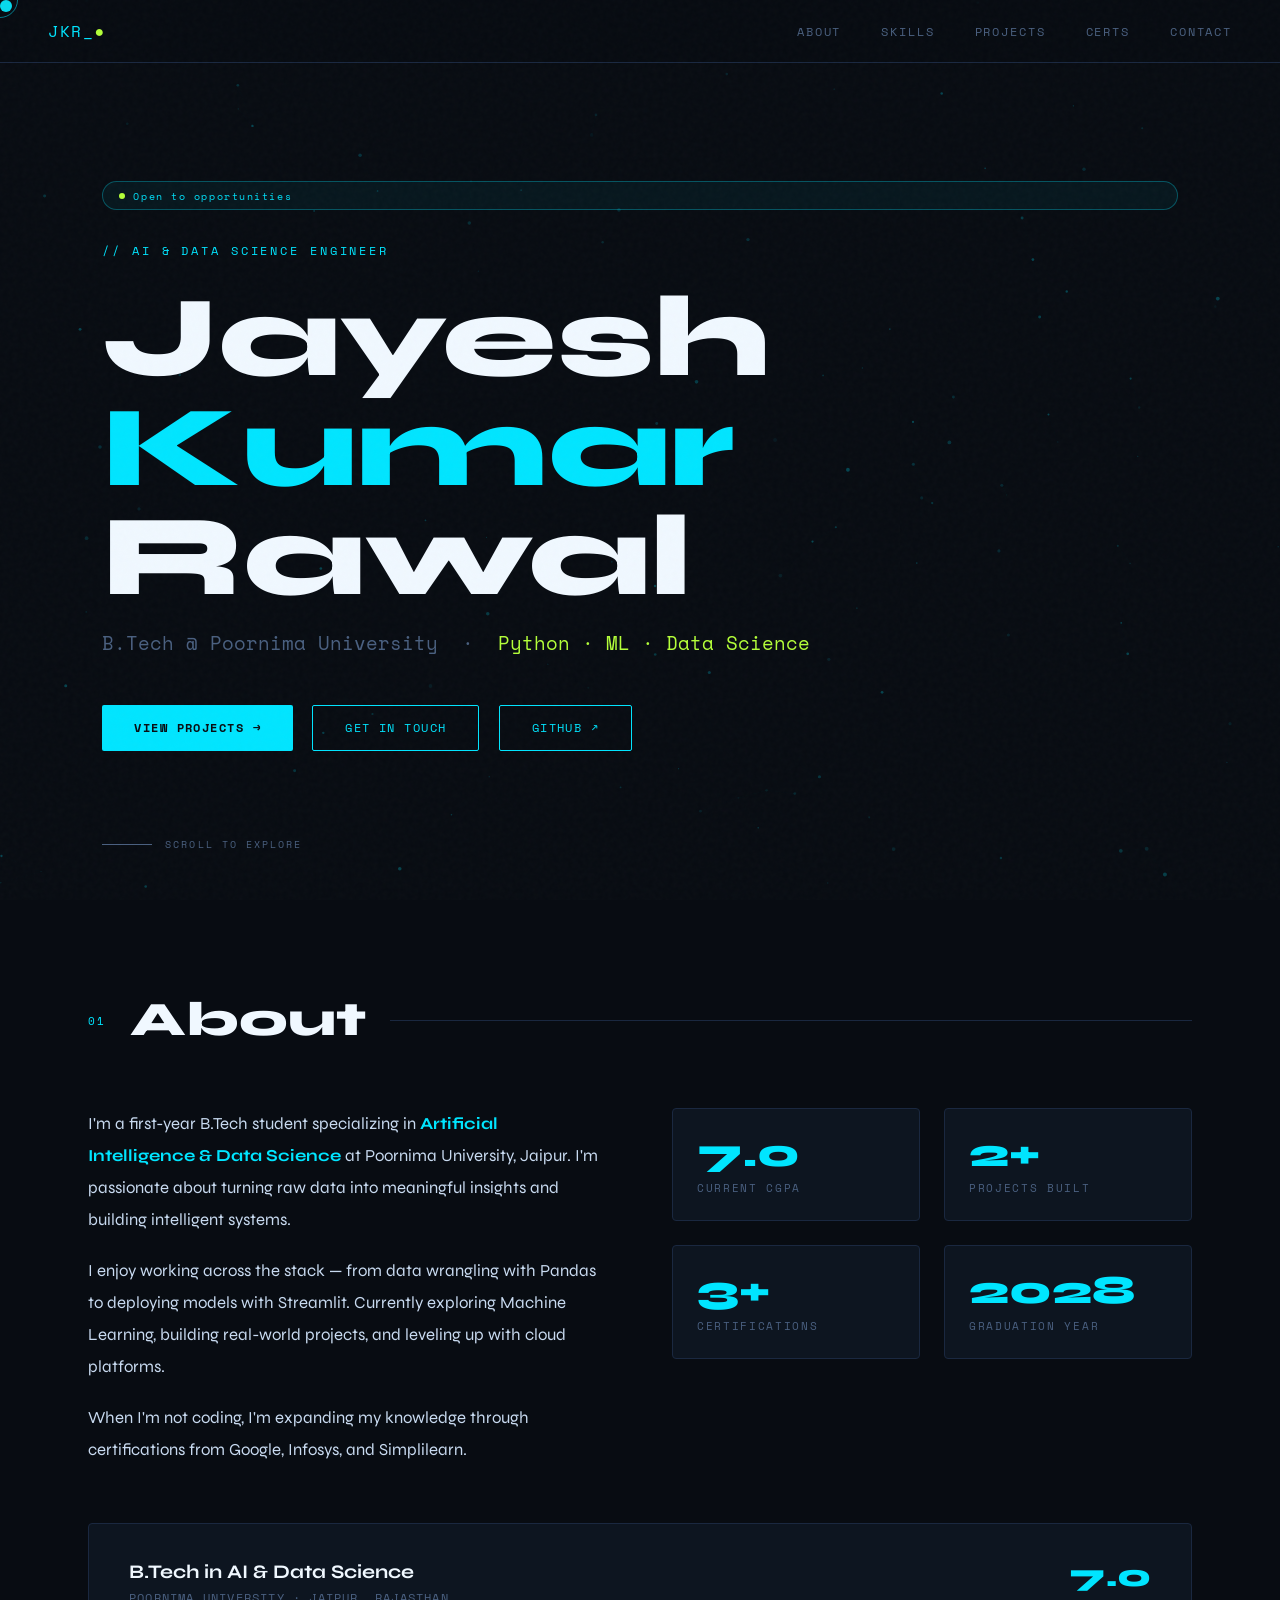
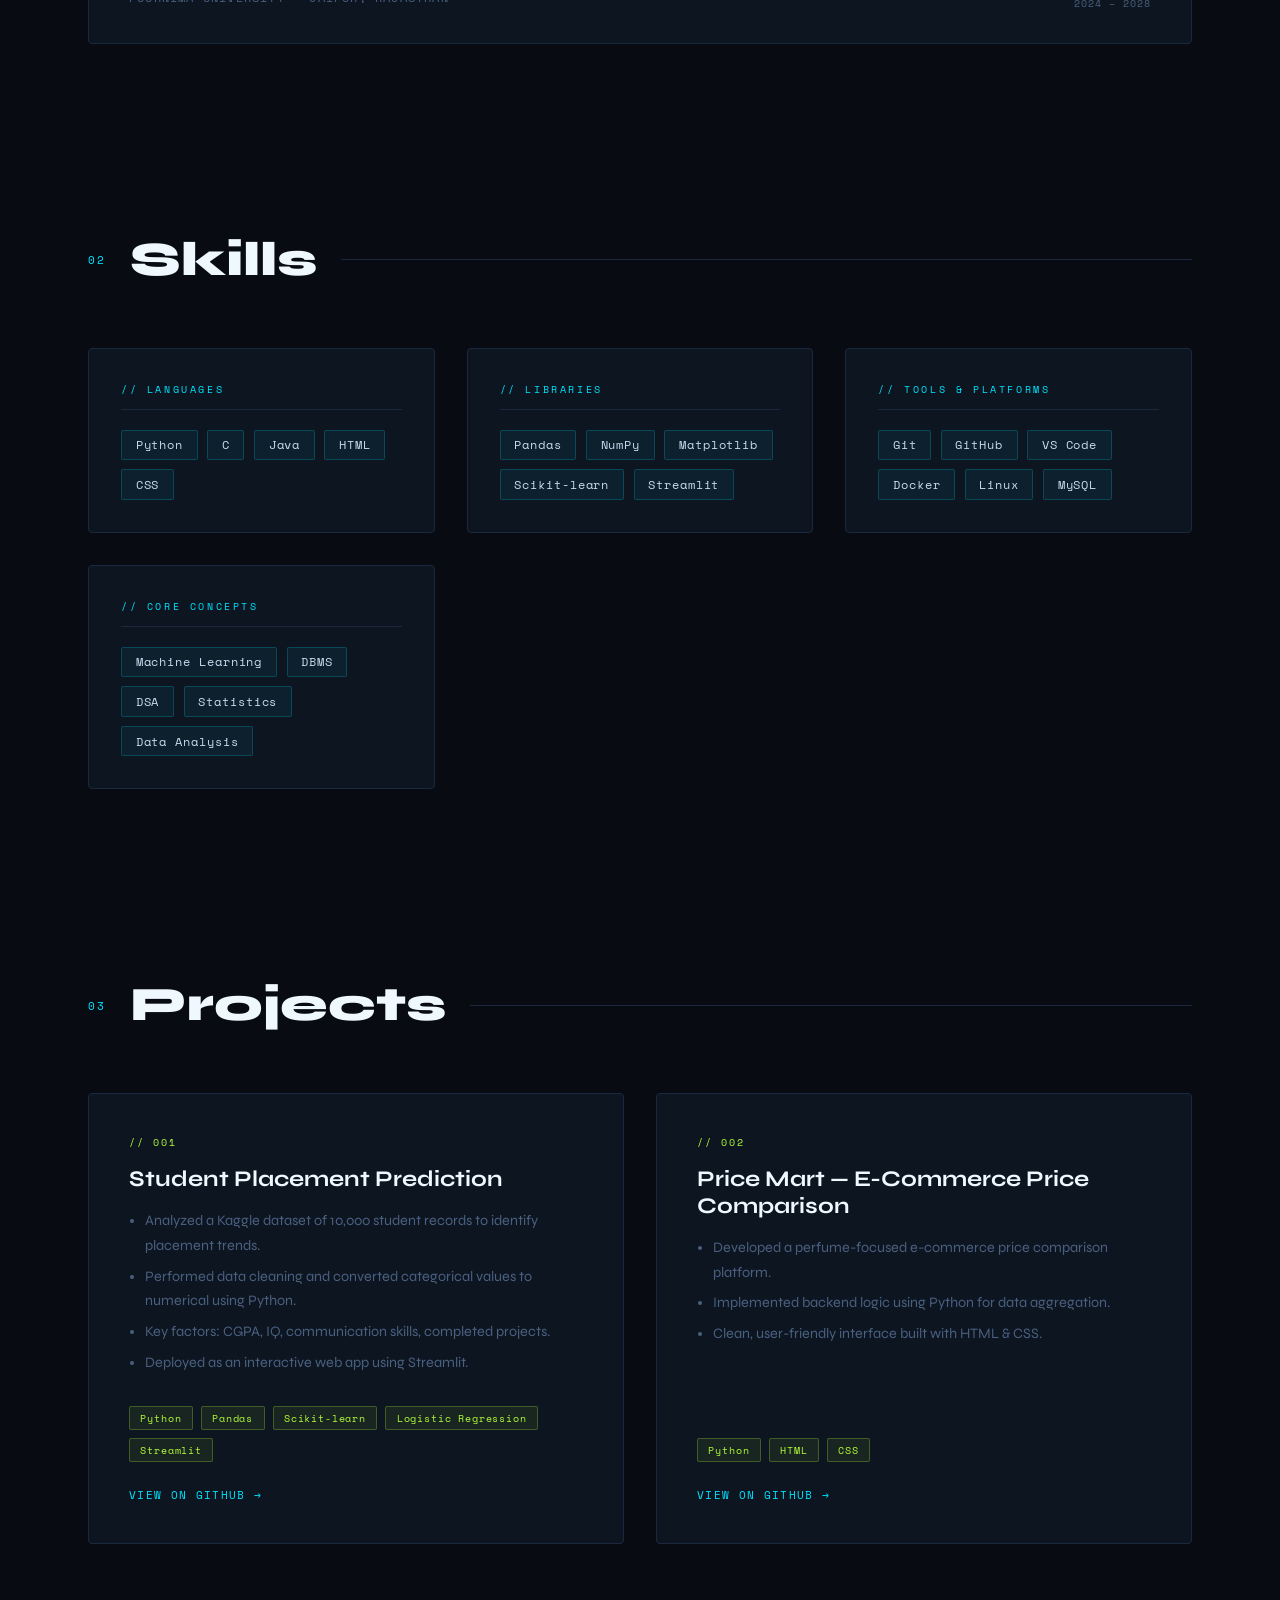
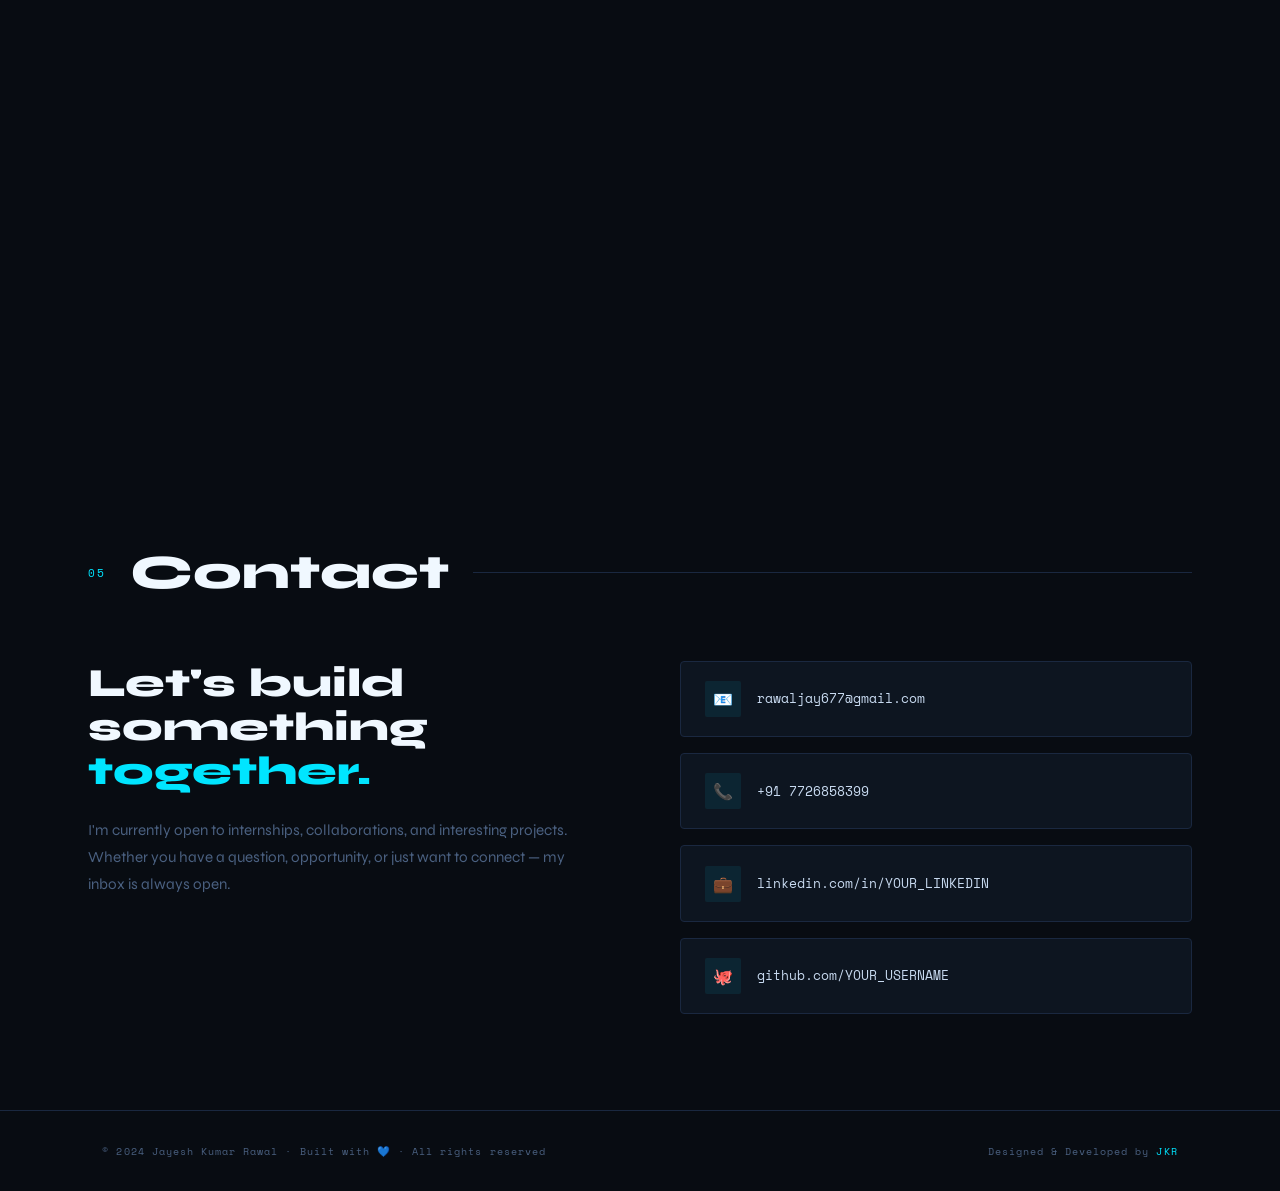
==== index.html @ 5ab5b5b4 "Add files via upload" ====
<!DOCTYPE html>
<html lang="en">
<head>
<meta charset="UTF-8"/>
<meta name="viewport" content="width=device-width, initial-scale=1.0"/>
<title>Jayesh Kumar Rawal — AI & Data Science</title>
<link href="https://fonts.googleapis.com/css2?family=Space+Mono:ital,wght@0,400;0,700;1,400&family=Syne:wght@400;600;700;800&display=swap" rel="stylesheet"/>
<style>
  :root {
    --bg: #080c12;
    --surface: #0d1520;
    --border: #1a2840;
    --cyan: #00e5ff;
    --lime: #b4ff39;
    --text: #c8daf0;
    --muted: #4a6080;
    --white: #f0f8ff;
  }

  *, *::before, *::after { box-sizing: border-box; margin: 0; padding: 0; }

  html { scroll-behavior: smooth; }

  body {
    background: var(--bg);
    color: var(--text);
    font-family: 'Syne', sans-serif;
    overflow-x: hidden;
    cursor: none;
  }

  /* CUSTOM CURSOR */
  #cursor {
    width: 12px; height: 12px;
    background: var(--cyan);
    border-radius: 50%;
    position: fixed;
    pointer-events: none;
    z-index: 9999;
    transition: transform 0.1s;
    mix-blend-mode: difference;
  }
  #cursor-ring {
    width: 36px; height: 36px;
    border: 1.5px solid var(--cyan);
    border-radius: 50%;
    position: fixed;
    pointer-events: none;
    z-index: 9998;
    transition: all 0.15s ease;
    opacity: 0.5;
  }

  /* CANVAS */
  #bg-canvas {
    position: fixed;
    top: 0; left: 0;
    width: 100%; height: 100%;
    z-index: 0;
    opacity: 0.45;
  }

  /* NAV */
  nav {
    position: fixed;
    top: 0; left: 0; right: 0;
    z-index: 100;
    display: flex;
    justify-content: space-between;
    align-items: center;
    padding: 1.2rem 3rem;
    backdrop-filter: blur(12px);
    background: rgba(8,12,18,0.7);
    border-bottom: 1px solid var(--border);
  }
  .nav-logo {
    font-family: 'Space Mono', monospace;
    font-size: 1rem;
    color: var(--cyan);
    letter-spacing: 0.1em;
    text-decoration: none;
  }
  .nav-links {
    display: flex;
    gap: 2.5rem;
    list-style: none;
  }
  .nav-links a {
    font-size: 0.78rem;
    letter-spacing: 0.15em;
    text-transform: uppercase;
    color: var(--muted);
    text-decoration: none;
    transition: color 0.2s;
    font-family: 'Space Mono', monospace;
  }
  .nav-links a:hover { color: var(--cyan); }

  /* SECTIONS */
  section {
    position: relative;
    z-index: 1;
    padding: 6rem 3rem;
    max-width: 1200px;
    margin: 0 auto;
  }

  /* HERO */
  #hero {
    min-height: 100vh;
    display: flex;
    flex-direction: column;
    justify-content: center;
    padding-top: 8rem;
    max-width: 100%;
    padding-left: 8vw;
    padding-right: 8vw;
  }
  .hero-tag {
    font-family: 'Space Mono', monospace;
    font-size: 0.72rem;
    letter-spacing: 0.25em;
    color: var(--cyan);
    text-transform: uppercase;
    margin-bottom: 1.5rem;
    opacity: 0;
    animation: fadeUp 0.8s 0.2s forwards;
  }
  .hero-name {
    font-size: clamp(3.5rem, 9vw, 8rem);
    font-weight: 800;
    line-height: 0.95;
    color: var(--white);
    margin-bottom: 1rem;
    opacity: 0;
    animation: fadeUp 0.8s 0.4s forwards;
  }
  .hero-name span { color: var(--cyan); }
  .hero-role {
    font-family: 'Space Mono', monospace;
    font-size: clamp(0.9rem, 2vw, 1.2rem);
    color: var(--muted);
    margin-bottom: 3rem;
    opacity: 0;
    animation: fadeUp 0.8s 0.6s forwards;
  }
  .hero-role .accent { color: var(--lime); }
  .hero-cta {
    display: flex;
    gap: 1.2rem;
    flex-wrap: wrap;
    opacity: 0;
    animation: fadeUp 0.8s 0.8s forwards;
  }
  .btn {
    padding: 0.85rem 2rem;
    border-radius: 2px;
    font-family: 'Space Mono', monospace;
    font-size: 0.75rem;
    letter-spacing: 0.12em;
    text-transform: uppercase;
    text-decoration: none;
    cursor: pointer;
    transition: all 0.25s;
    display: inline-flex;
    align-items: center;
    gap: 0.5rem;
  }
  .btn-primary {
    background: var(--cyan);
    color: var(--bg);
    border: none;
    font-weight: 700;
  }
  .btn-primary:hover { background: var(--lime); transform: translateY(-2px); }
  .btn-outline {
    background: transparent;
    color: var(--cyan);
    border: 1.5px solid var(--cyan);
  }
  .btn-outline:hover { background: rgba(0,229,255,0.08); transform: translateY(-2px); }

  .hero-scroll {
    position: absolute;
    bottom: 3rem;
    left: 8vw;
    display: flex;
    align-items: center;
    gap: 0.8rem;
    font-family: 'Space Mono', monospace;
    font-size: 0.65rem;
    letter-spacing: 0.2em;
    color: var(--muted);
    text-transform: uppercase;
    opacity: 0;
    animation: fadeUp 0.8s 1.2s forwards;
  }
  .scroll-line {
    width: 50px; height: 1px;
    background: var(--muted);
    animation: scrollPulse 2s infinite;
  }

  /* SECTION TITLE */
  .section-header {
    display: flex;
    align-items: center;
    gap: 1.5rem;
    margin-bottom: 4rem;
  }
  .section-num {
    font-family: 'Space Mono', monospace;
    font-size: 0.7rem;
    color: var(--cyan);
    letter-spacing: 0.2em;
  }
  .section-title {
    font-size: clamp(2rem, 4vw, 3rem);
    font-weight: 800;
    color: var(--white);
    line-height: 1;
  }
  .section-line {
    flex: 1;
    height: 1px;
    background: var(--border);
  }

  /* ABOUT */
  .about-grid {
    display: grid;
    grid-template-columns: 1fr 1fr;
    gap: 4rem;
    align-items: start;
  }
  .about-text p {
    font-size: 1.05rem;
    line-height: 1.9;
    color: var(--text);
    margin-bottom: 1.2rem;
  }
  .about-stats {
    display: grid;
    grid-template-columns: 1fr 1fr;
    gap: 1.5rem;
  }
  .stat-card {
    background: var(--surface);
    border: 1px solid var(--border);
    border-radius: 4px;
    padding: 1.5rem;
    position: relative;
    overflow: hidden;
    transition: border-color 0.3s;
  }
  .stat-card::before {
    content: '';
    position: absolute;
    top: 0; left: 0; right: 0;
    height: 2px;
    background: var(--cyan);
    transform: scaleX(0);
    transition: transform 0.3s;
  }
  .stat-card:hover::before { transform: scaleX(1); }
  .stat-card:hover { border-color: var(--cyan); }
  .stat-num {
    font-size: 2.5rem;
    font-weight: 800;
    color: var(--cyan);
    line-height: 1;
    margin-bottom: 0.4rem;
  }
  .stat-label {
    font-family: 'Space Mono', monospace;
    font-size: 0.7rem;
    letter-spacing: 0.15em;
    color: var(--muted);
    text-transform: uppercase;
  }

  /* SKILLS */
  .skills-grid {
    display: grid;
    grid-template-columns: repeat(auto-fit, minmax(300px, 1fr));
    gap: 2rem;
  }
  .skill-group {
    background: var(--surface);
    border: 1px solid var(--border);
    border-radius: 4px;
    padding: 2rem;
    transition: border-color 0.3s, transform 0.3s;
  }
  .skill-group:hover {
    border-color: var(--cyan);
    transform: translateY(-4px);
  }
  .skill-group-title {
    font-family: 'Space Mono', monospace;
    font-size: 0.65rem;
    letter-spacing: 0.25em;
    color: var(--cyan);
    text-transform: uppercase;
    margin-bottom: 1.2rem;
    padding-bottom: 0.8rem;
    border-bottom: 1px solid var(--border);
  }
  .skill-tags {
    display: flex;
    flex-wrap: wrap;
    gap: 0.6rem;
  }
  .skill-tag {
    background: rgba(0,229,255,0.06);
    border: 1px solid rgba(0,229,255,0.2);
    color: var(--text);
    padding: 0.35rem 0.85rem;
    border-radius: 2px;
    font-family: 'Space Mono', monospace;
    font-size: 0.72rem;
    letter-spacing: 0.08em;
    transition: all 0.2s;
  }
  .skill-tag:hover {
    background: rgba(0,229,255,0.15);
    border-color: var(--cyan);
    color: var(--cyan);
  }

  /* PROJECTS */
  .projects-grid {
    display: grid;
    grid-template-columns: repeat(auto-fit, minmax(340px, 1fr));
    gap: 2rem;
  }
  .project-card {
    background: var(--surface);
    border: 1px solid var(--border);
    border-radius: 4px;
    padding: 2.5rem;
    position: relative;
    overflow: hidden;
    transition: all 0.3s;
    display: flex;
    flex-direction: column;
    gap: 1rem;
  }
  .project-card::after {
    content: '';
    position: absolute;
    inset: 0;
    background: linear-gradient(135deg, rgba(0,229,255,0.03) 0%, transparent 60%);
    opacity: 0;
    transition: opacity 0.3s;
  }
  .project-card:hover { border-color: var(--cyan); transform: translateY(-6px); }
  .project-card:hover::after { opacity: 1; }
  .project-num {
    font-family: 'Space Mono', monospace;
    font-size: 0.65rem;
    color: var(--lime);
    letter-spacing: 0.2em;
  }
  .project-title {
    font-size: 1.4rem;
    font-weight: 700;
    color: var(--white);
    line-height: 1.2;
  }
  .project-desc {
    font-size: 0.9rem;
    line-height: 1.7;
    color: var(--muted);
    flex: 1;
  }
  .project-desc li {
    margin-bottom: 0.4rem;
    margin-left: 1rem;
  }
  .project-tools {
    display: flex;
    flex-wrap: wrap;
    gap: 0.5rem;
    margin-top: 0.5rem;
  }
  .tool-chip {
    background: rgba(180,255,57,0.07);
    border: 1px solid rgba(180,255,57,0.25);
    color: var(--lime);
    padding: 0.2rem 0.65rem;
    border-radius: 2px;
    font-family: 'Space Mono', monospace;
    font-size: 0.65rem;
    letter-spacing: 0.08em;
  }
  .project-link {
    display: inline-flex;
    align-items: center;
    gap: 0.5rem;
    font-family: 'Space Mono', monospace;
    font-size: 0.7rem;
    color: var(--cyan);
    text-decoration: none;
    letter-spacing: 0.12em;
    text-transform: uppercase;
    margin-top: 0.5rem;
    transition: gap 0.2s;
  }
  .project-link:hover { gap: 0.9rem; }

  /* CERTIFICATIONS */
  .cert-list {
    display: grid;
    grid-template-columns: repeat(auto-fit, minmax(280px, 1fr));
    gap: 1.2rem;
  }
  .cert-card {
    background: var(--surface);
    border: 1px solid var(--border);
    border-radius: 4px;
    padding: 1.5rem 2rem;
    display: flex;
    align-items: center;
    gap: 1.5rem;
    transition: all 0.3s;
  }
  .cert-card:hover { border-color: var(--lime); transform: translateX(6px); }
  .cert-icon {
    width: 42px; height: 42px;
    background: rgba(180,255,57,0.08);
    border: 1px solid rgba(180,255,57,0.3);
    border-radius: 50%;
    display: flex;
    align-items: center;
    justify-content: center;
    font-size: 1.1rem;
    flex-shrink: 0;
  }
  .cert-info h4 {
    font-size: 0.95rem;
    font-weight: 700;
    color: var(--white);
    margin-bottom: 0.2rem;
  }
  .cert-info span {
    font-family: 'Space Mono', monospace;
    font-size: 0.65rem;
    color: var(--lime);
    letter-spacing: 0.1em;
  }

  /* CONTACT */
  .contact-inner {
    display: grid;
    grid-template-columns: 1fr 1fr;
    gap: 5rem;
    align-items: start;
  }
  .contact-text h3 {
    font-size: 2.5rem;
    font-weight: 800;
    color: var(--white);
    line-height: 1.1;
    margin-bottom: 1.5rem;
  }
  .contact-text h3 span { color: var(--cyan); }
  .contact-text p {
    color: var(--muted);
    line-height: 1.8;
    font-size: 0.95rem;
  }
  .contact-links {
    display: flex;
    flex-direction: column;
    gap: 1rem;
  }
  .contact-item {
    display: flex;
    align-items: center;
    gap: 1rem;
    padding: 1.2rem 1.5rem;
    background: var(--surface);
    border: 1px solid var(--border);
    border-radius: 4px;
    text-decoration: none;
    color: var(--text);
    transition: all 0.3s;
    font-family: 'Space Mono', monospace;
    font-size: 0.8rem;
  }
  .contact-item:hover { border-color: var(--cyan); color: var(--cyan); transform: translateX(6px); }
  .contact-item-icon {
    width: 36px; height: 36px;
    background: rgba(0,229,255,0.08);
    border-radius: 2px;
    display: flex; align-items: center; justify-content: center;
    font-size: 1rem;
    flex-shrink: 0;
  }

  /* FOOTER */
  footer {
    position: relative;
    z-index: 1;
    border-top: 1px solid var(--border);
    padding: 2rem 8vw;
    display: flex;
    justify-content: space-between;
    align-items: center;
  }
  footer p {
    font-family: 'Space Mono', monospace;
    font-size: 0.65rem;
    color: var(--muted);
    letter-spacing: 0.1em;
  }
  footer a { color: var(--cyan); text-decoration: none; }

  /* ANIMATIONS */
  @keyframes fadeUp {
    from { opacity: 0; transform: translateY(24px); }
    to { opacity: 1; transform: translateY(0); }
  }
  @keyframes scrollPulse {
    0%, 100% { opacity: 0.4; }
    50% { opacity: 1; }
  }
  .reveal {
    opacity: 0;
    transform: translateY(30px);
    transition: opacity 0.7s ease, transform 0.7s ease;
  }
  .reveal.visible {
    opacity: 1;
    transform: translateY(0);
  }

  /* NOISE OVERLAY */
  body::before {
    content: '';
    position: fixed;
    inset: 0;
    background-image: url("data:image/svg+xml,%3Csvg viewBox='0 0 200 200' xmlns='http://www.w3.org/2000/svg'%3E%3Cfilter id='n'%3E%3CfeTurbulence type='fractalNoise' baseFrequency='0.9' numOctaves='4' stitchTiles='stitch'/%3E%3C/filter%3E%3Crect width='100%25' height='100%25' filter='url(%23n)' opacity='1'/%3E%3C/svg%3E");
    opacity: 0.025;
    pointer-events: none;
    z-index: 200;
  }

  /* GLOW BADGE */
  .badge {
    display: inline-flex;
    align-items: center;
    gap: 0.5rem;
    padding: 0.35rem 1rem;
    border: 1px solid rgba(0,229,255,0.3);
    border-radius: 100px;
    background: rgba(0,229,255,0.05);
    font-family: 'Space Mono', monospace;
    font-size: 0.65rem;
    color: var(--cyan);
    letter-spacing: 0.15em;
    margin-bottom: 2rem;
  }
  .badge-dot {
    width: 6px; height: 6px;
    background: var(--lime);
    border-radius: 50%;
    animation: pulse 2s infinite;
  }
  @keyframes pulse {
    0%,100% { opacity:1; transform:scale(1); }
    50% { opacity:0.5; transform:scale(1.3); }
  }

  /* EDUCATION */
  .edu-card {
    background: var(--surface);
    border: 1px solid var(--border);
    border-radius: 4px;
    padding: 2rem 2.5rem;
    display: flex;
    justify-content: space-between;
    align-items: center;
    flex-wrap: wrap;
    gap: 1rem;
    transition: border-color 0.3s;
  }
  .edu-card:hover { border-color: var(--cyan); }
  .edu-degree { font-size: 1.2rem; font-weight: 700; color: var(--white); margin-bottom: 0.4rem; }
  .edu-school { font-family: 'Space Mono', monospace; font-size: 0.75rem; color: var(--muted); letter-spacing: 0.1em; }
  .edu-meta { text-align: right; }
  .edu-cgpa { font-size: 2rem; font-weight: 800; color: var(--cyan); }
  .edu-year { font-family: 'Space Mono', monospace; font-size: 0.65rem; color: var(--muted); letter-spacing: 0.1em; }

  @media (max-width: 768px) {
    nav { padding: 1rem 1.5rem; }
    .nav-links { display: none; }
    section { padding: 4rem 1.5rem; }
    .about-grid, .contact-inner { grid-template-columns: 1fr; gap: 2rem; }
    .hero-cta { flex-direction: column; }
    #hero { padding-left: 1.5rem; padding-right: 1.5rem; }
    footer { flex-direction: column; gap: 1rem; text-align: center; }
  }
</style>
</head>
<body>

<div id="cursor"></div>
<div id="cursor-ring"></div>
<canvas id="bg-canvas"></canvas>

<nav>
  <a href="#hero" class="nav-logo">JKR_<span style="color:var(--lime)">●</span></a>
  <ul class="nav-links">
    <li><a href="#about">About</a></li>
    <li><a href="#skills">Skills</a></li>
    <li><a href="#projects">Projects</a></li>
    <li><a href="#certifications">Certs</a></li>
    <li><a href="#contact">Contact</a></li>
  </ul>
</nav>

<!-- HERO -->
<section id="hero">
  <div class="badge"><span class="badge-dot"></span>Open to opportunities</div>
  <div class="hero-tag">// AI & Data Science Engineer</div>
  <h1 class="hero-name">Jayesh<br/><span>Kumar</span><br/>Rawal</h1>
  <p class="hero-role">
    B.Tech @ Poornima University &nbsp;·&nbsp;
    <span class="accent">Python · ML · Data Science</span>
  </p>
  <div class="hero-cta">
    <a href="#projects" class="btn btn-primary">View Projects →</a>
    <a href="#contact" class="btn btn-outline">Get In Touch</a>
    <a href="https://github.com/YOUR_USERNAME" target="_blank" class="btn btn-outline">GitHub ↗</a>
  </div>
  <div class="hero-scroll"><div class="scroll-line"></div>Scroll to explore</div>
</section>

<!-- ABOUT -->
<section id="about">
  <div class="section-header reveal">
    <span class="section-num">01</span>
    <h2 class="section-title">About</h2>
    <div class="section-line"></div>
  </div>
  <div class="about-grid">
    <div class="about-text reveal">
      <p>I'm a first-year B.Tech student specializing in <strong style="color:var(--cyan)">Artificial Intelligence & Data Science</strong> at Poornima University, Jaipur. I'm passionate about turning raw data into meaningful insights and building intelligent systems.</p>
      <p>I enjoy working across the stack — from data wrangling with Pandas to deploying models with Streamlit. Currently exploring Machine Learning, building real-world projects, and leveling up with cloud platforms.</p>
      <p>When I'm not coding, I'm expanding my knowledge through certifications from Google, Infosys, and Simplilearn.</p>
    </div>
    <div class="about-stats reveal">
      <div class="stat-card">
        <div class="stat-num">7.0</div>
        <div class="stat-label">Current CGPA</div>
      </div>
      <div class="stat-card">
        <div class="stat-num">2+</div>
        <div class="stat-label">Projects Built</div>
      </div>
      <div class="stat-card">
        <div class="stat-num">3+</div>
        <div class="stat-label">Certifications</div>
      </div>
      <div class="stat-card">
        <div class="stat-num">2028</div>
        <div class="stat-label">Graduation Year</div>
      </div>
    </div>
  </div>
  <br/><br/>
  <div class="edu-card reveal">
    <div>
      <div class="edu-degree">B.Tech in AI & Data Science</div>
      <div class="edu-school">POORNIMA UNIVERSITY · JAIPUR, RAJASTHAN</div>
    </div>
    <div class="edu-meta">
      <div class="edu-cgpa">7.0</div>
      <div class="edu-year">2024 – 2028</div>
    </div>
  </div>
</section>

<!-- SKILLS -->
<section id="skills">
  <div class="section-header reveal">
    <span class="section-num">02</span>
    <h2 class="section-title">Skills</h2>
    <div class="section-line"></div>
  </div>
  <div class="skills-grid">
    <div class="skill-group reveal">
      <div class="skill-group-title">// Languages</div>
      <div class="skill-tags">
        <span class="skill-tag">Python</span>
        <span class="skill-tag">C</span>
        <span class="skill-tag">Java</span>
        <span class="skill-tag">HTML</span>
        <span class="skill-tag">CSS</span>
      </div>
    </div>
    <div class="skill-group reveal">
      <div class="skill-group-title">// Libraries</div>
      <div class="skill-tags">
        <span class="skill-tag">Pandas</span>
        <span class="skill-tag">NumPy</span>
        <span class="skill-tag">Matplotlib</span>
        <span class="skill-tag">Scikit-learn</span>
        <span class="skill-tag">Streamlit</span>
      </div>
    </div>
    <div class="skill-group reveal">
      <div class="skill-group-title">// Tools & Platforms</div>
      <div class="skill-tags">
        <span class="skill-tag">Git</span>
        <span class="skill-tag">GitHub</span>
        <span class="skill-tag">VS Code</span>
        <span class="skill-tag">Docker</span>
        <span class="skill-tag">Linux</span>
        <span class="skill-tag">MySQL</span>
      </div>
    </div>
    <div class="skill-group reveal">
      <div class="skill-group-title">// Core Concepts</div>
      <div class="skill-tags">
        <span class="skill-tag">Machine Learning</span>
        <span class="skill-tag">DBMS</span>
        <span class="skill-tag">DSA</span>
        <span class="skill-tag">Statistics</span>
        <span class="skill-tag">Data Analysis</span>
      </div>
    </div>
  </div>
</section>

<!-- PROJECTS -->
<section id="projects">
  <div class="section-header reveal">
    <span class="section-num">03</span>
    <h2 class="section-title">Projects</h2>
    <div class="section-line"></div>
  </div>
  <div class="projects-grid">
    <div class="project-card reveal">
      <div class="project-num">// 001</div>
      <div class="project-title">Student Placement Prediction</div>
      <ul class="project-desc">
        <li>Analyzed a Kaggle dataset of 10,000 student records to identify placement trends.</li>
        <li>Performed data cleaning and converted categorical values to numerical using Python.</li>
        <li>Key factors: CGPA, IQ, communication skills, completed projects.</li>
        <li>Deployed as an interactive web app using Streamlit.</li>
      </ul>
      <div class="project-tools">
        <span class="tool-chip">Python</span>
        <span class="tool-chip">Pandas</span>
        <span class="tool-chip">Scikit-learn</span>
        <span class="tool-chip">Logistic Regression</span>
        <span class="tool-chip">Streamlit</span>
      </div>
      <a href="https://github.com/YOUR_USERNAME/student-placement-prediction" target="_blank" class="project-link">View on GitHub →</a>
    </div>
    <div class="project-card reveal">
      <div class="project-num">// 002</div>
      <div class="project-title">Price Mart — E-Commerce Price Comparison</div>
      <ul class="project-desc">
        <li>Developed a perfume-focused e-commerce price comparison platform.</li>
        <li>Implemented backend logic using Python for data aggregation.</li>
        <li>Clean, user-friendly interface built with HTML & CSS.</li>
      </ul>
      <div class="project-tools">
        <span class="tool-chip">Python</span>
        <span class="tool-chip">HTML</span>
        <span class="tool-chip">CSS</span>
      </div>
      <a href="https://github.com/YOUR_USERNAME/price-mart" target="_blank" class="project-link">View on GitHub →</a>
    </div>
  </div>
</section>

<!-- CERTIFICATIONS -->
<section id="certifications">
  <div class="section-header reveal">
    <span class="section-num">04</span>
    <h2 class="section-title">Certifications</h2>
    <div class="section-line"></div>
  </div>
  <div class="cert-list">
    <div class="cert-card reveal">
      <div class="cert-icon">🤖</div>
      <div class="cert-info">
        <h4>Generative AI For All</h4>
        <span>INFOSYS SPRINGBOARD</span>
      </div>
    </div>
    <div class="cert-card reveal">
      <div class="cert-icon">🧠</div>
      <div class="cert-info">
        <h4>Artificial Intelligence</h4>
        <span>SIMPLILEARN</span>
      </div>
    </div>
    <div class="cert-card reveal">
      <div class="cert-icon">☁️</div>
      <div class="cert-info">
        <h4>Google Cloud Career Launchpad</h4>
        <span>GOOGLE</span>
      </div>
    </div>
  </div>
</section>

<!-- CONTACT -->
<section id="contact">
  <div class="section-header reveal">
    <span class="section-num">05</span>
    <h2 class="section-title">Contact</h2>
    <div class="section-line"></div>
  </div>
  <div class="contact-inner">
    <div class="contact-text reveal">
      <h3>Let's build something<br/><span>together.</span></h3>
      <p>I'm currently open to internships, collaborations, and interesting projects. Whether you have a question, opportunity, or just want to connect — my inbox is always open.</p>
    </div>
    <div class="contact-links reveal">
      <a href="mailto:rawaljay677@gmail.com" class="contact-item">
        <div class="contact-item-icon">📧</div>
        rawaljay677@gmail.com
      </a>
      <a href="tel:+917726858399" class="contact-item">
        <div class="contact-item-icon">📞</div>
        +91 7726858399
      </a>
      <a href="https://linkedin.com/in/YOUR_LINKEDIN" target="_blank" class="contact-item">
        <div class="contact-item-icon">💼</div>
        linkedin.com/in/YOUR_LINKEDIN
      </a>
      <a href="https://github.com/YOUR_USERNAME" target="_blank" class="contact-item">
        <div class="contact-item-icon">🐙</div>
        github.com/YOUR_USERNAME
      </a>
    </div>
  </div>
</section>

<footer>
  <p>© 2024 Jayesh Kumar Rawal · Built with 💙 · All rights reserved</p>
  <p>Designed & Developed by <a href="#">JKR</a></p>
</footer>

<script>
  // CUSTOM CURSOR
  const cursor = document.getElementById('cursor');
  const ring = document.getElementById('cursor-ring');
  let mx = 0, my = 0, rx = 0, ry = 0;
  document.addEventListener('mousemove', e => {
    mx = e.clientX; my = e.clientY;
    cursor.style.left = mx - 6 + 'px';
    cursor.style.top = my - 6 + 'px';
  });
  function animateRing() {
    rx += (mx - rx - 18) * 0.12;
    ry += (my - ry - 18) * 0.12;
    ring.style.left = rx + 'px';
    ring.style.top = ry + 'px';
    requestAnimationFrame(animateRing);
  }
  animateRing();

  // CANVAS PARTICLES
  const canvas = document.getElementById('bg-canvas');
  const ctx = canvas.getContext('2d');
  let W, H, particles = [];

  function resize() {
    W = canvas.width = window.innerWidth;
    H = canvas.height = window.innerHeight;
  }
  resize();
  window.addEventListener('resize', resize);

  class Particle {
    constructor() { this.reset(); }
    reset() {
      this.x = Math.random() * W;
      this.y = Math.random() * H;
      this.vx = (Math.random() - 0.5) * 0.3;
      this.vy = (Math.random() - 0.5) * 0.3;
      this.r = Math.random() * 1.5 + 0.5;
      this.alpha = Math.random() * 0.5 + 0.1;
    }
    update() {
      this.x += this.vx; this.y += this.vy;
      if (this.x < 0 || this.x > W || this.y < 0 || this.y > H) this.reset();
    }
    draw() {
      ctx.beginPath();
      ctx.arc(this.x, this.y, this.r, 0, Math.PI * 2);
      ctx.fillStyle = `rgba(0,229,255,${this.alpha})`;
      ctx.fill();
    }
  }

  for (let i = 0; i < 120; i++) particles.push(new Particle());

  function drawConnections() {
    for (let i = 0; i < particles.length; i++) {
      for (let j = i + 1; j < particles.length; j++) {
        const dx = particles[i].x - particles[j].x;
        const dy = particles[i].y - particles[j].y;
        const dist = Math.sqrt(dx * dx + dy * dy);
        if (dist < 100) {
          ctx.beginPath();
          ctx.moveTo(particles[i].x, particles[i].y);
          ctx.lineTo(particles[j].x, particles[j].y);
          ctx.strokeStyle = `rgba(0,229,255,${0.08 * (1 - dist / 100)})`;
          ctx.lineWidth = 0.5;
          ctx.stroke();
        }
      }
    }
  }

  function loop() {
    ctx.clearRect(0, 0, W, H);
    particles.forEach(p => { p.update(); p.draw(); });
    drawConnections();
    requestAnimationFrame(loop);
  }
  loop();

  // SCROLL REVEAL
  const reveals = document.querySelectorAll('.reveal');
  const observer = new IntersectionObserver(entries => {
    entries.forEach((e, i) => {
      if (e.isIntersecting) {
        setTimeout(() => e.target.classList.add('visible'), i * 80);
      }
    });
  }, { threshold: 0.1 });
  reveals.forEach(el => observer.observe(el));

  // HOVER CURSOR SCALE
  document.querySelectorAll('a, button, .project-card, .stat-card, .cert-card').forEach(el => {
    el.addEventListener('mouseenter', () => {
      cursor.style.transform = 'scale(2)';
      ring.style.transform = 'scale(1.5)';
    });
    el.addEventListener('mouseleave', () => {
      cursor.style.transform = 'scale(1)';
      ring.style.transform = 'scale(1)';
    });
  });
</script>
</body>
</html>
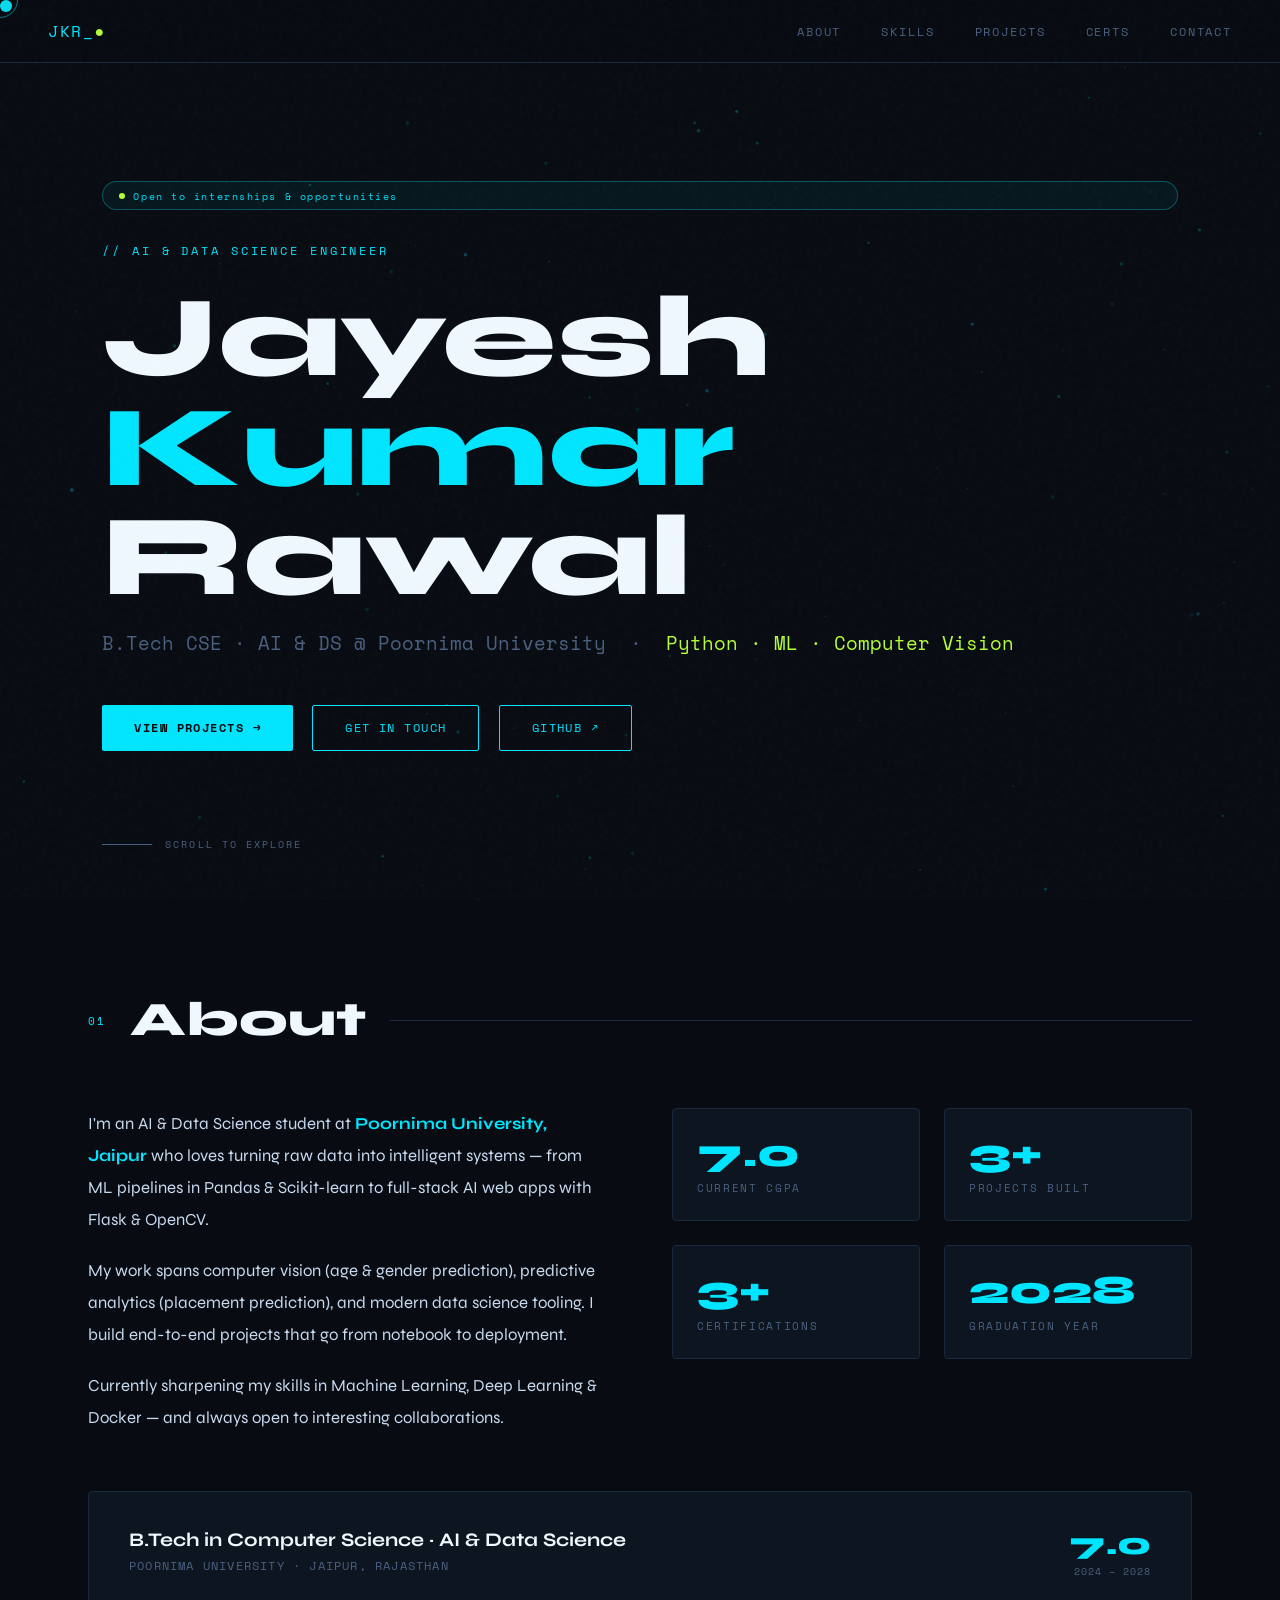
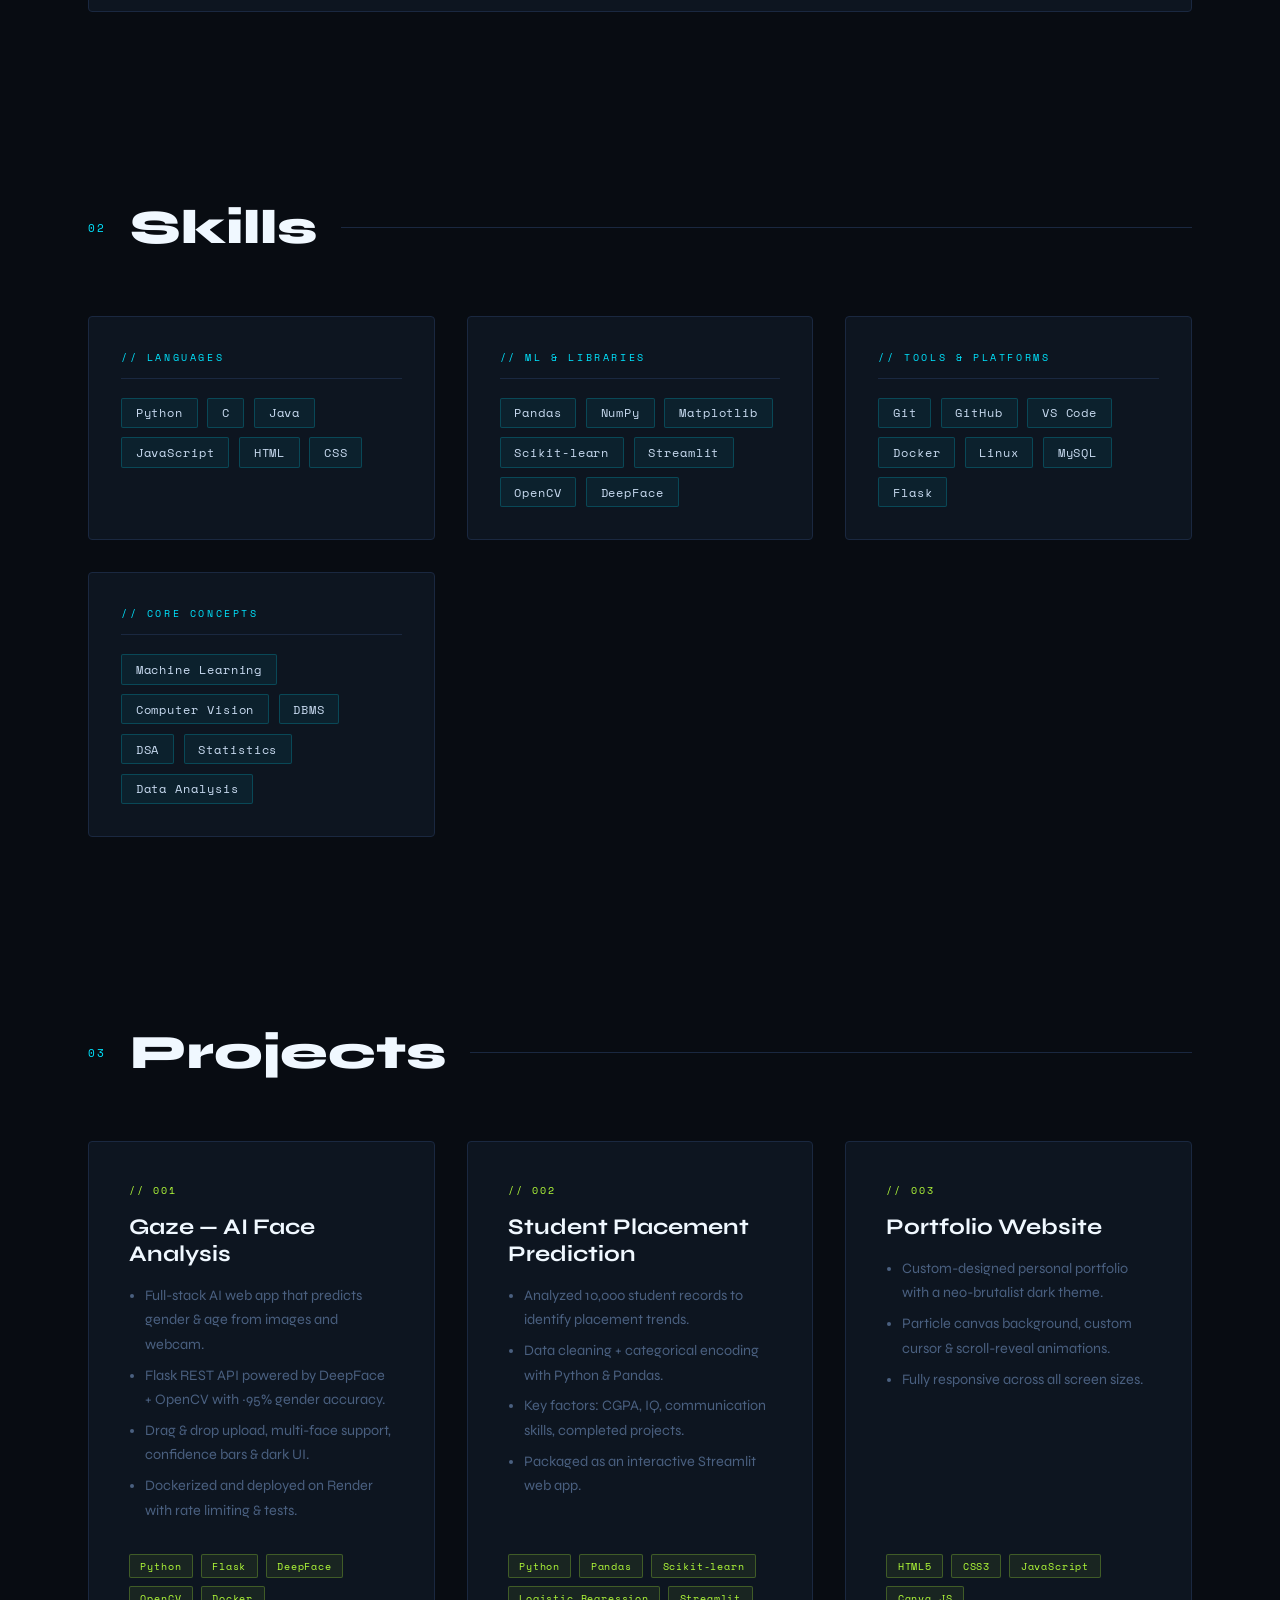
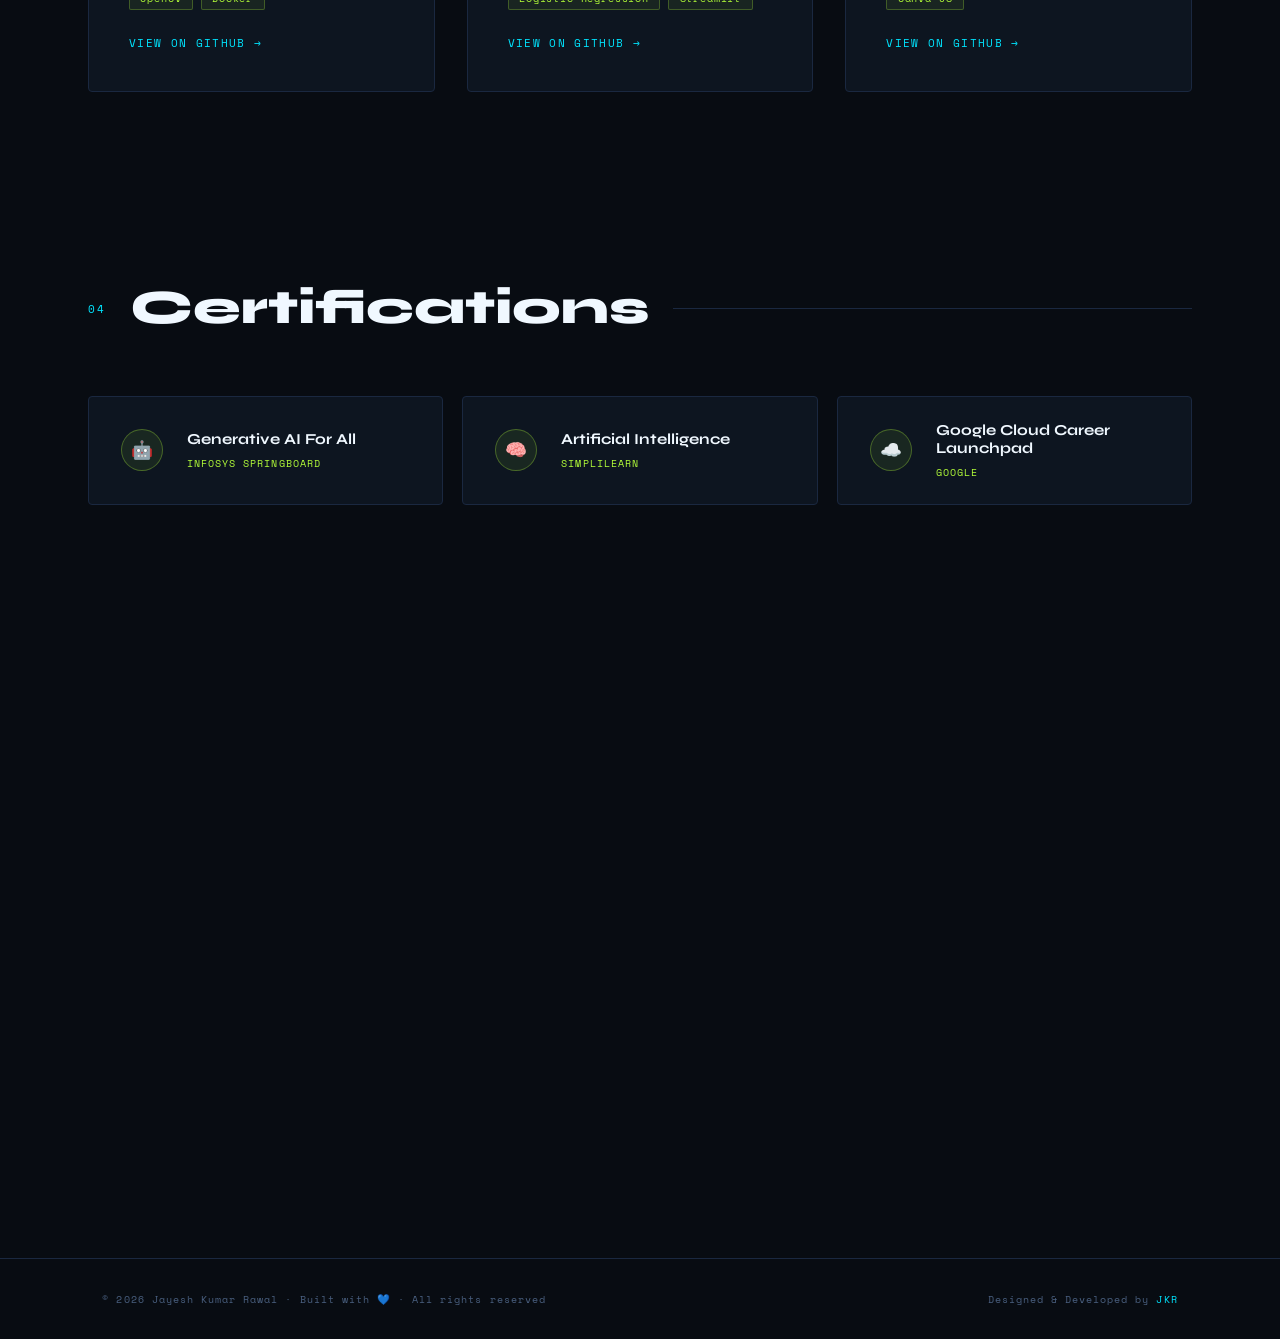
==== commit 8db30f1c: "feat: professional portfolio update" ====
--- a/index.html
+++ b/index.html
@@ -4,6 +4,7 @@
 <meta charset="UTF-8"/>
 <meta name="viewport" content="width=device-width, initial-scale=1.0"/>
 <title>Jayesh Kumar Rawal — AI & Data Science</title>
+<meta name="description" content="Portfolio of Jayesh Kumar Rawal — AI & Data Science Engineer building intelligent ML systems, computer vision apps and end-to-end AI web applications."/>
 <link href="https://fonts.googleapis.com/css2?family=Space+Mono:ital,wght@0,400;0,700;1,400&family=Syne:wght@400;600;700;800&display=swap" rel="stylesheet"/>
 <style>
   :root {
@@ -623,17 +624,17 @@
 
 <!-- HERO -->
 <section id="hero">
-  <div class="badge"><span class="badge-dot"></span>Open to opportunities</div>
-  <div class="hero-tag">// AI & Data Science Engineer</div>
+  <div class="badge"><span class="badge-dot"></span>Open to internships &amp; opportunities</div>
+  <div class="hero-tag">// AI &amp; Data Science Engineer</div>
   <h1 class="hero-name">Jayesh<br/><span>Kumar</span><br/>Rawal</h1>
   <p class="hero-role">
-    B.Tech @ Poornima University &nbsp;·&nbsp;
-    <span class="accent">Python · ML · Data Science</span>
+    B.Tech CSE · AI &amp; DS @ Poornima University &nbsp;·&nbsp;
+    <span class="accent">Python · ML · Computer Vision</span>
   </p>
   <div class="hero-cta">
     <a href="#projects" class="btn btn-primary">View Projects →</a>
     <a href="#contact" class="btn btn-outline">Get In Touch</a>
-    <a href="https://github.com/YOUR_USERNAME" target="_blank" class="btn btn-outline">GitHub ↗</a>
+    <a href="https://github.com/codeby-jayesh" target="_blank" rel="noopener" class="btn btn-outline">GitHub ↗</a>
   </div>
   <div class="hero-scroll"><div class="scroll-line"></div>Scroll to explore</div>
 </section>
@@ -647,9 +648,9 @@
   </div>
   <div class="about-grid">
     <div class="about-text reveal">
-      <p>I'm a first-year B.Tech student specializing in <strong style="color:var(--cyan)">Artificial Intelligence & Data Science</strong> at Poornima University, Jaipur. I'm passionate about turning raw data into meaningful insights and building intelligent systems.</p>
-      <p>I enjoy working across the stack — from data wrangling with Pandas to deploying models with Streamlit. Currently exploring Machine Learning, building real-world projects, and leveling up with cloud platforms.</p>
-      <p>When I'm not coding, I'm expanding my knowledge through certifications from Google, Infosys, and Simplilearn.</p>
+      <p>I'm an AI &amp; Data Science student at <strong style="color:var(--cyan)">Poornima University, Jaipur</strong> who loves turning raw data into intelligent systems — from ML pipelines in Pandas &amp; Scikit-learn to full-stack AI web apps with Flask &amp; OpenCV.</p>
+      <p>My work spans computer vision (age &amp; gender prediction), predictive analytics (placement prediction), and modern data science tooling. I build end-to-end projects that go from notebook to deployment.</p>
+      <p>Currently sharpening my skills in Machine Learning, Deep Learning &amp; Docker — and always open to interesting collaborations.</p>
     </div>
     <div class="about-stats reveal">
       <div class="stat-card">
@@ -657,7 +658,7 @@
         <div class="stat-label">Current CGPA</div>
       </div>
       <div class="stat-card">
-        <div class="stat-num">2+</div>
+        <div class="stat-num">3+</div>
         <div class="stat-label">Projects Built</div>
       </div>
       <div class="stat-card">
@@ -673,7 +674,7 @@
   <br/><br/>
   <div class="edu-card reveal">
     <div>
-      <div class="edu-degree">B.Tech in AI & Data Science</div>
+      <div class="edu-degree">B.Tech in Computer Science · AI &amp; Data Science</div>
       <div class="edu-school">POORNIMA UNIVERSITY · JAIPUR, RAJASTHAN</div>
     </div>
     <div class="edu-meta">
@@ -697,22 +698,25 @@
         <span class="skill-tag">Python</span>
         <span class="skill-tag">C</span>
         <span class="skill-tag">Java</span>
+        <span class="skill-tag">JavaScript</span>
         <span class="skill-tag">HTML</span>
         <span class="skill-tag">CSS</span>
       </div>
     </div>
     <div class="skill-group reveal">
-      <div class="skill-group-title">// Libraries</div>
+      <div class="skill-group-title">// ML &amp; Libraries</div>
       <div class="skill-tags">
         <span class="skill-tag">Pandas</span>
         <span class="skill-tag">NumPy</span>
         <span class="skill-tag">Matplotlib</span>
         <span class="skill-tag">Scikit-learn</span>
         <span class="skill-tag">Streamlit</span>
+        <span class="skill-tag">OpenCV</span>
+        <span class="skill-tag">DeepFace</span>
       </div>
     </div>
     <div class="skill-group reveal">
-      <div class="skill-group-title">// Tools & Platforms</div>
+      <div class="skill-group-title">// Tools &amp; Platforms</div>
       <div class="skill-tags">
         <span class="skill-tag">Git</span>
         <span class="skill-tag">GitHub</span>
@@ -720,12 +724,14 @@
         <span class="skill-tag">Docker</span>
         <span class="skill-tag">Linux</span>
         <span class="skill-tag">MySQL</span>
+        <span class="skill-tag">Flask</span>
       </div>
     </div>
     <div class="skill-group reveal">
       <div class="skill-group-title">// Core Concepts</div>
       <div class="skill-tags">
         <span class="skill-tag">Machine Learning</span>
+        <span class="skill-tag">Computer Vision</span>
         <span class="skill-tag">DBMS</span>
         <span class="skill-tag">DSA</span>
         <span class="skill-tag">Statistics</span>
@@ -745,12 +751,30 @@
   <div class="projects-grid">
     <div class="project-card reveal">
       <div class="project-num">// 001</div>
+      <div class="project-title">Gaze — AI Face Analysis</div>
+      <ul class="project-desc">
+        <li>Full-stack AI web app that predicts gender &amp; age from images and webcam.</li>
+        <li>Flask REST API powered by DeepFace + OpenCV with ~95% gender accuracy.</li>
+        <li>Drag &amp; drop upload, multi-face support, confidence bars &amp; dark UI.</li>
+        <li>Dockerized and deployed on Render with rate limiting &amp; tests.</li>
+      </ul>
+      <div class="project-tools">
+        <span class="tool-chip">Python</span>
+        <span class="tool-chip">Flask</span>
+        <span class="tool-chip">DeepFace</span>
+        <span class="tool-chip">OpenCV</span>
+        <span class="tool-chip">Docker</span>
+      </div>
+      <a href="https://github.com/codeby-jayesh/first" target="_blank" rel="noopener" class="project-link">View on GitHub →</a>
+    </div>
+    <div class="project-card reveal">
+      <div class="project-num">// 002</div>
       <div class="project-title">Student Placement Prediction</div>
       <ul class="project-desc">
-        <li>Analyzed a Kaggle dataset of 10,000 student records to identify placement trends.</li>
-        <li>Performed data cleaning and converted categorical values to numerical using Python.</li>
+        <li>Analyzed 10,000 student records to identify placement trends.</li>
+        <li>Data cleaning + categorical encoding with Python &amp; Pandas.</li>
         <li>Key factors: CGPA, IQ, communication skills, completed projects.</li>
-        <li>Deployed as an interactive web app using Streamlit.</li>
+        <li>Packaged as an interactive Streamlit web app.</li>
       </ul>
       <div class="project-tools">
         <span class="tool-chip">Python</span>
@@ -759,22 +783,23 @@
         <span class="tool-chip">Logistic Regression</span>
         <span class="tool-chip">Streamlit</span>
       </div>
-      <a href="https://github.com/YOUR_USERNAME/student-placement-prediction" target="_blank" class="project-link">View on GitHub →</a>
+      <a href="https://github.com/codeby-jayesh/College-placement-project" target="_blank" rel="noopener" class="project-link">View on GitHub →</a>
     </div>
     <div class="project-card reveal">
-      <div class="project-num">// 002</div>
-      <div class="project-title">Price Mart — E-Commerce Price Comparison</div>
+      <div class="project-num">// 003</div>
+      <div class="project-title">Portfolio Website</div>
       <ul class="project-desc">
-        <li>Developed a perfume-focused e-commerce price comparison platform.</li>
-        <li>Implemented backend logic using Python for data aggregation.</li>
-        <li>Clean, user-friendly interface built with HTML & CSS.</li>
+        <li>Custom-designed personal portfolio with a neo-brutalist dark theme.</li>
+        <li>Particle canvas background, custom cursor &amp; scroll-reveal animations.</li>
+        <li>Fully responsive across all screen sizes.</li>
       </ul>
       <div class="project-tools">
-        <span class="tool-chip">Python</span>
-        <span class="tool-chip">HTML</span>
-        <span class="tool-chip">CSS</span>
-      </div>
-      <a href="https://github.com/YOUR_USERNAME/price-mart" target="_blank" class="project-link">View on GitHub →</a>
+        <span class="tool-chip">HTML5</span>
+        <span class="tool-chip">CSS3</span>
+        <span class="tool-chip">JavaScript</span>
+        <span class="tool-chip">Canva JS</span>
+      </div>
+      <a href="https://github.com/codeby-jayesh/Portfolio.github.io" target="_blank" rel="noopener" class="project-link">View on GitHub →</a>
     </div>
   </div>
 </section>
@@ -824,29 +849,29 @@
       <p>I'm currently open to internships, collaborations, and interesting projects. Whether you have a question, opportunity, or just want to connect — my inbox is always open.</p>
     </div>
     <div class="contact-links reveal">
-      <a href="mailto:rawaljay677@gmail.com" class="contact-item">
+      <a href="mailto:2024btechaidsjayesh17169@poornima.edu.in" class="contact-item">
         <div class="contact-item-icon">📧</div>
-        rawaljay677@gmail.com
+        2024btechaidsjayesh17169@poornima.edu.in
       </a>
       <a href="tel:+917726858399" class="contact-item">
         <div class="contact-item-icon">📞</div>
         +91 7726858399
       </a>
-      <a href="https://linkedin.com/in/YOUR_LINKEDIN" target="_blank" class="contact-item">
+      <a href="https://www.linkedin.com/in/codeby-jayesh" target="_blank" rel="noopener" class="contact-item">
         <div class="contact-item-icon">💼</div>
-        linkedin.com/in/YOUR_LINKEDIN
+        linkedin.com/in/codeby-jayesh
       </a>
-      <a href="https://github.com/YOUR_USERNAME" target="_blank" class="contact-item">
+      <a href="https://github.com/codeby-jayesh" target="_blank" rel="noopener" class="contact-item">
         <div class="contact-item-icon">🐙</div>
-        github.com/YOUR_USERNAME
+        github.com/codeby-jayesh
       </a>
     </div>
   </div>
 </section>
 
 <footer>
-  <p>© 2024 Jayesh Kumar Rawal · Built with 💙 · All rights reserved</p>
-  <p>Designed & Developed by <a href="#">JKR</a></p>
+  <p>© 2026 Jayesh Kumar Rawal · Built with 💙 · All rights reserved</p>
+  <p>Designed &amp; Developed by <a href="https://github.com/codeby-jayesh">JKR</a></p>
 </footer>
 
 <script>
@@ -954,4 +979,4 @@
   });
 </script>
 </body>
-</html>
+</html>
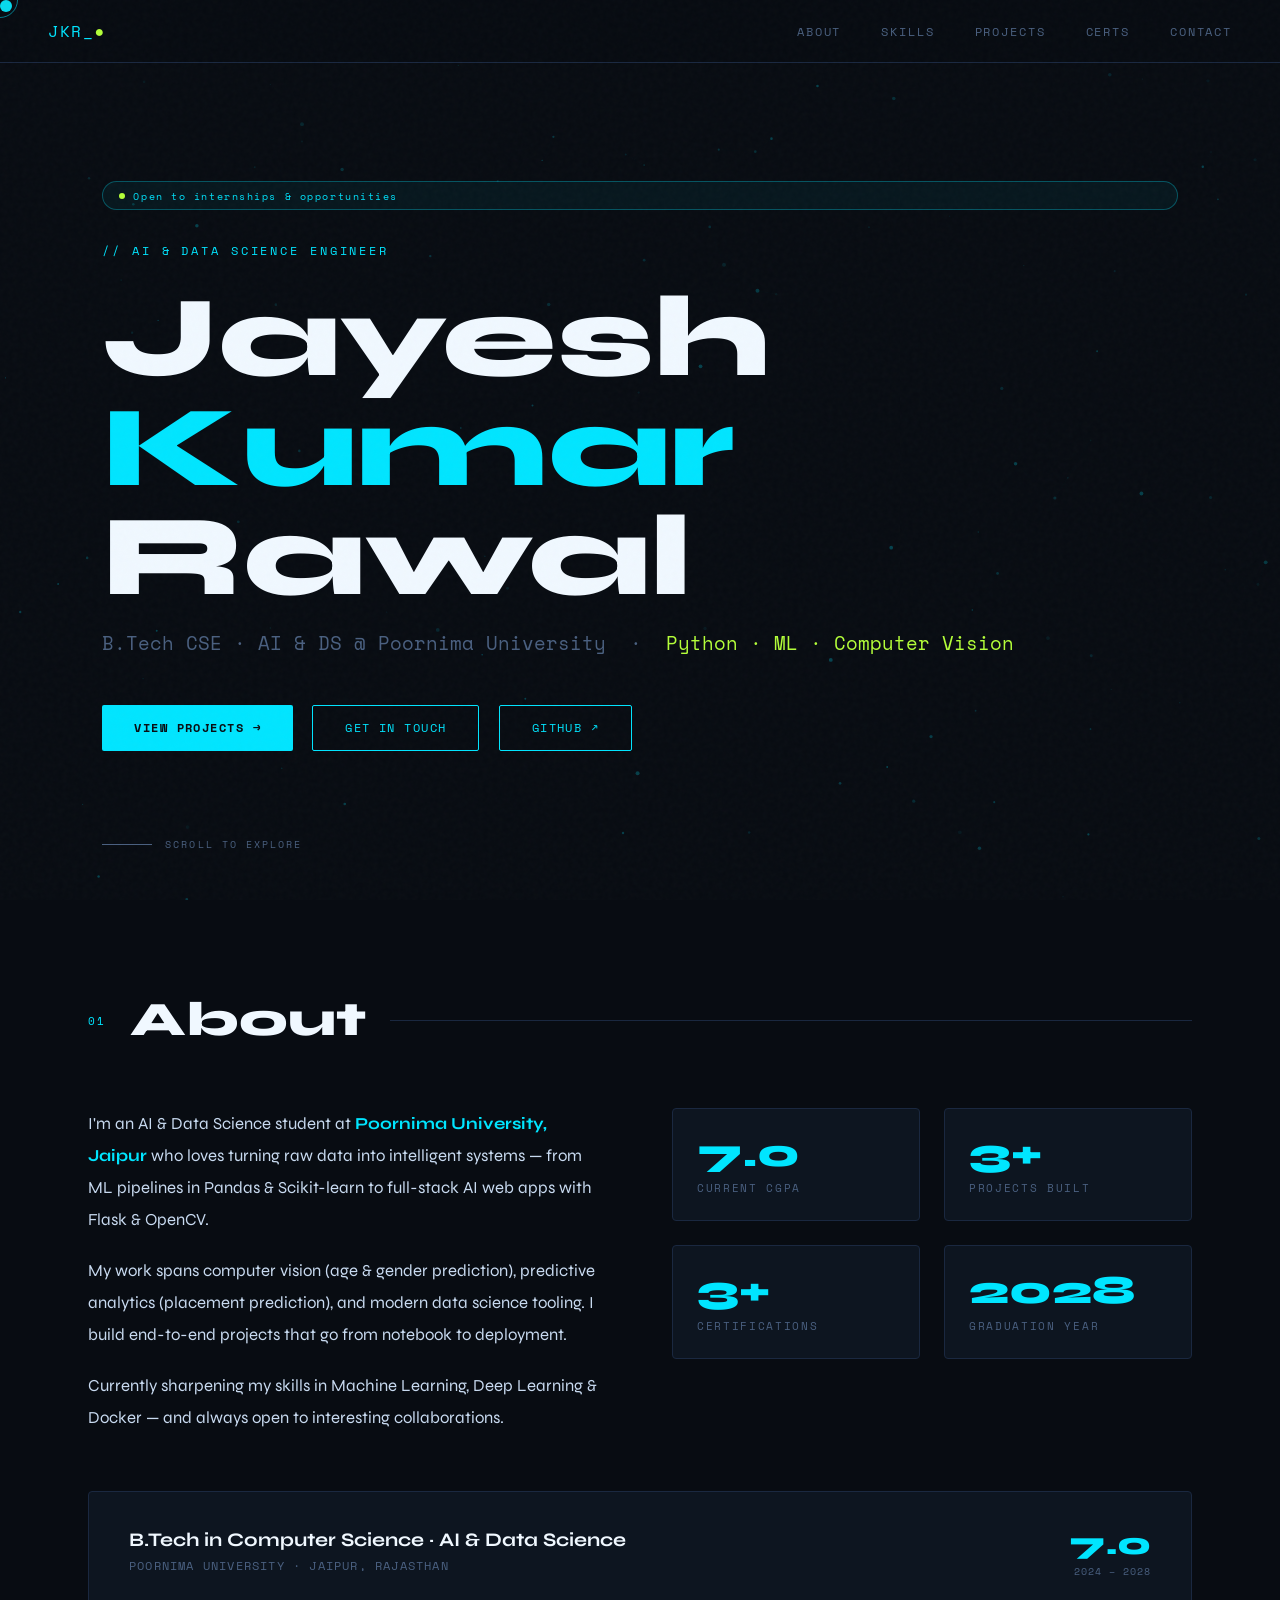
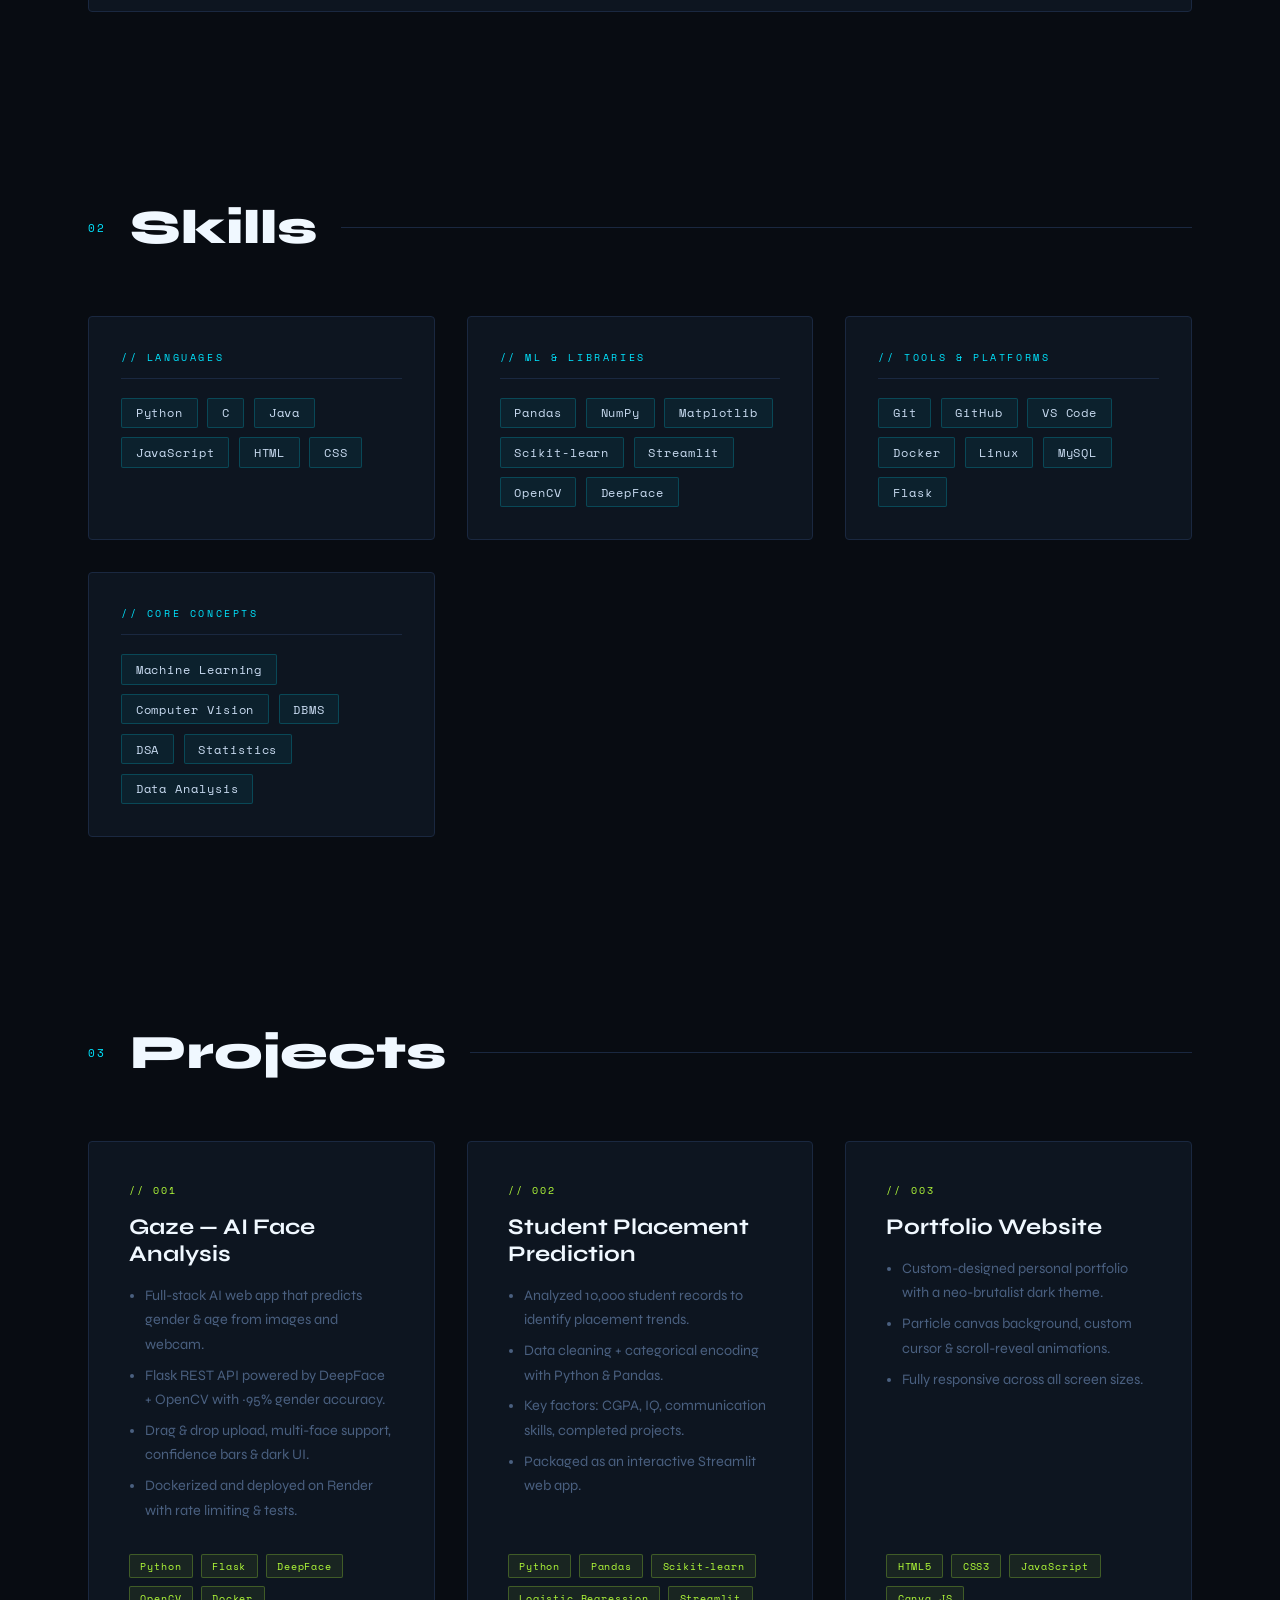
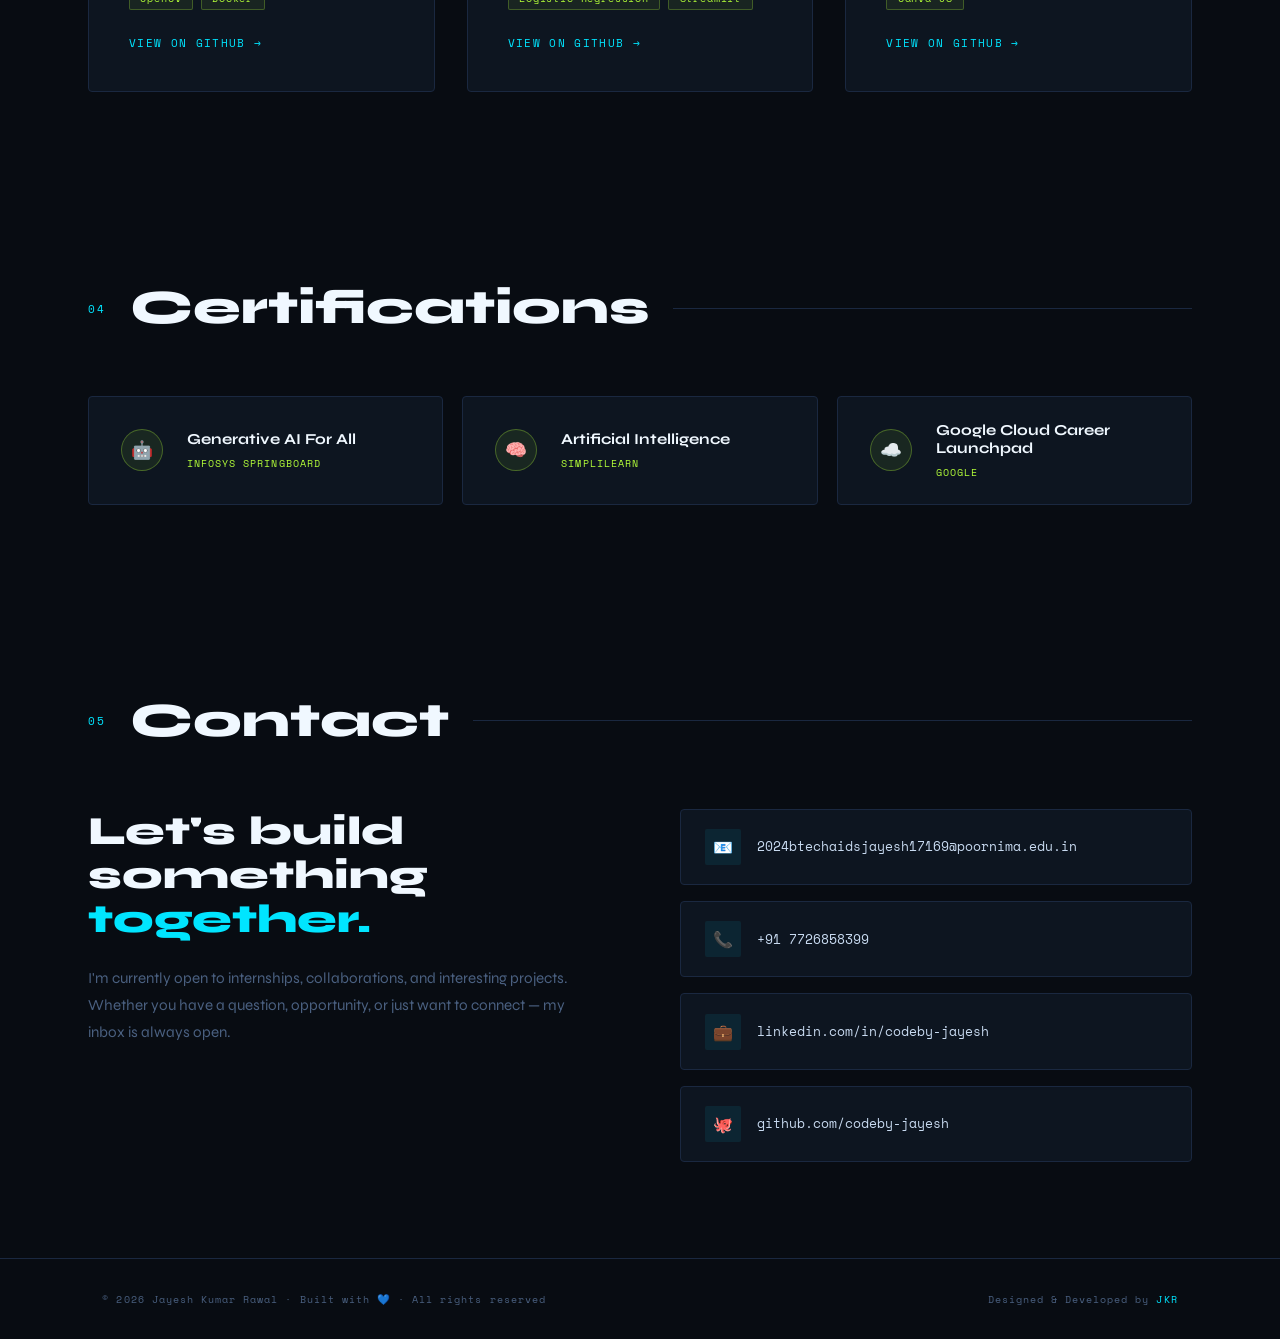
==== commit f5eb0cf4: "chore: update repo link after rename" ====
--- a/index.html
+++ b/index.html
@@ -799,7 +799,7 @@
         <span class="tool-chip">JavaScript</span>
         <span class="tool-chip">Canva JS</span>
       </div>
-      <a href="https://github.com/codeby-jayesh/Portfolio.github.io" target="_blank" rel="noopener" class="project-link">View on GitHub →</a>
+      <a href="https://github.com/codeby-jayesh/codeby-jayesh.github.io" target="_blank" rel="noopener" class="project-link">View on GitHub →</a>
     </div>
   </div>
 </section>
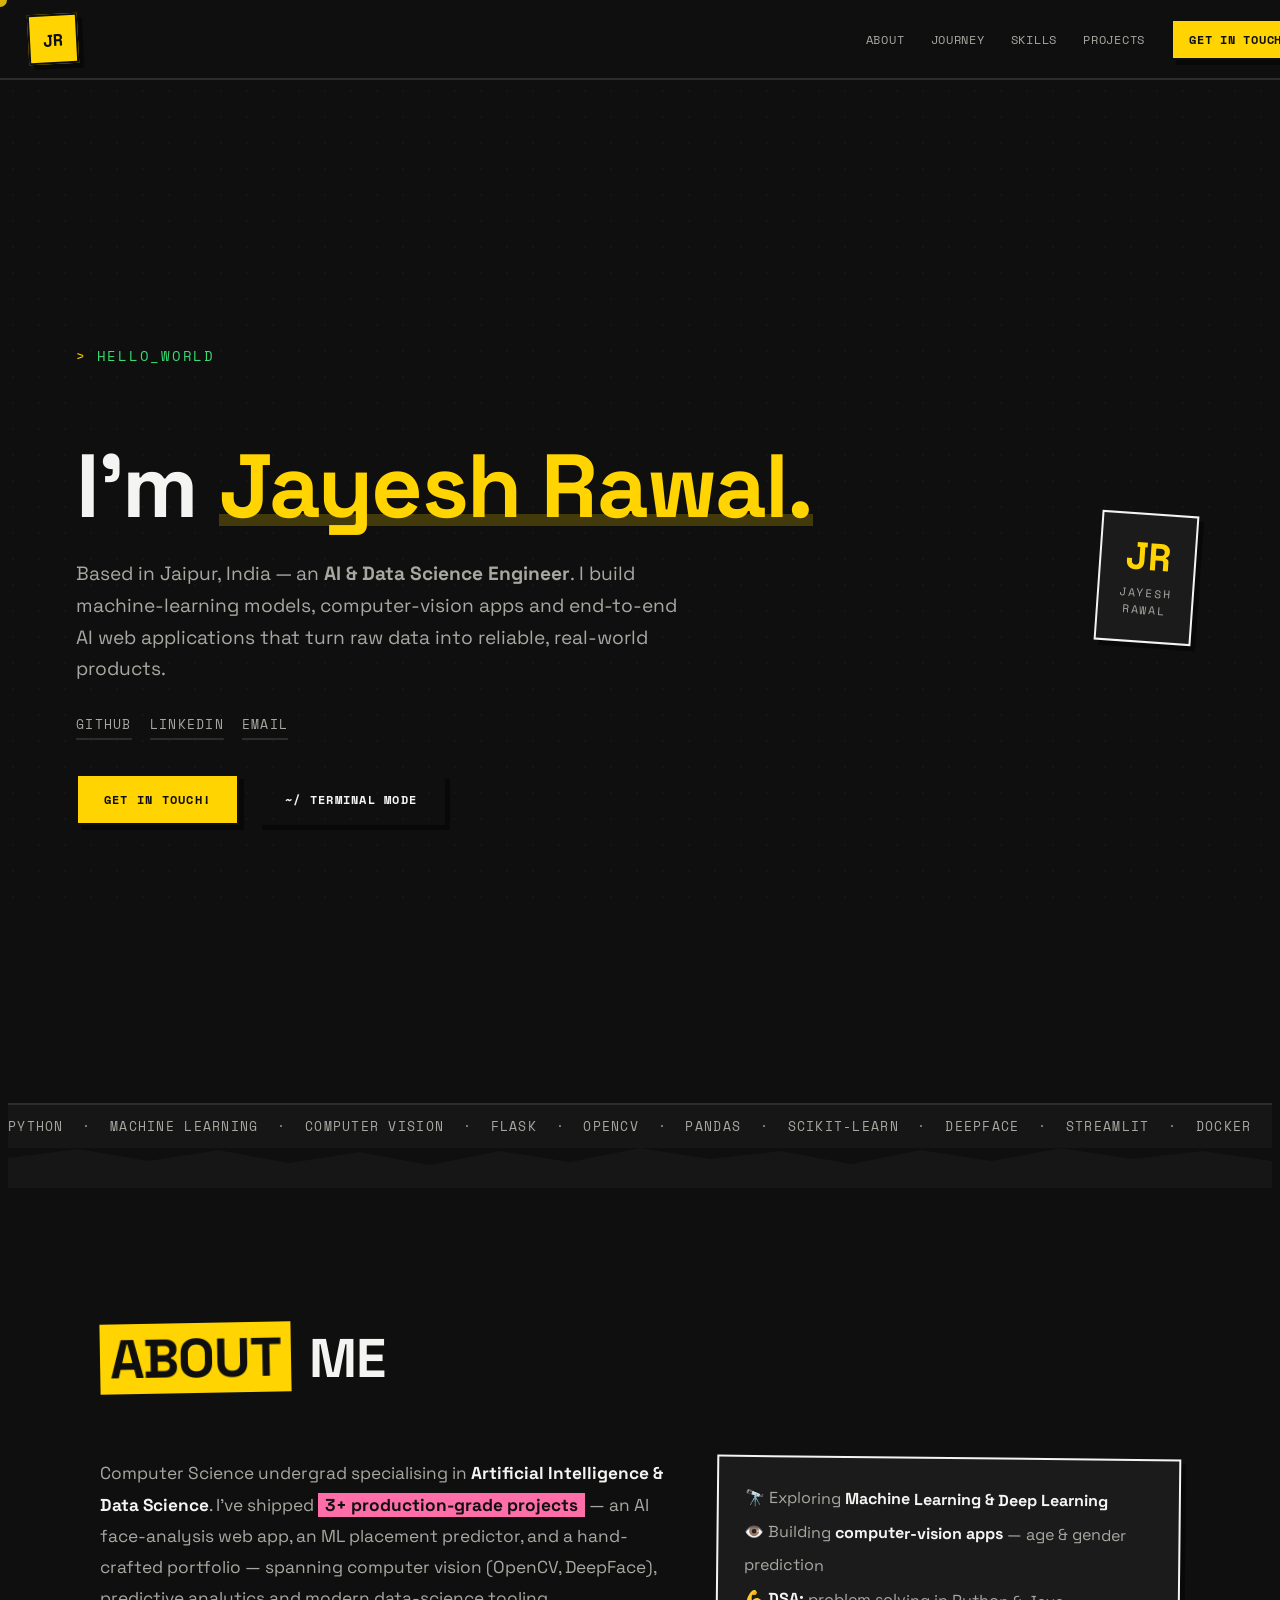
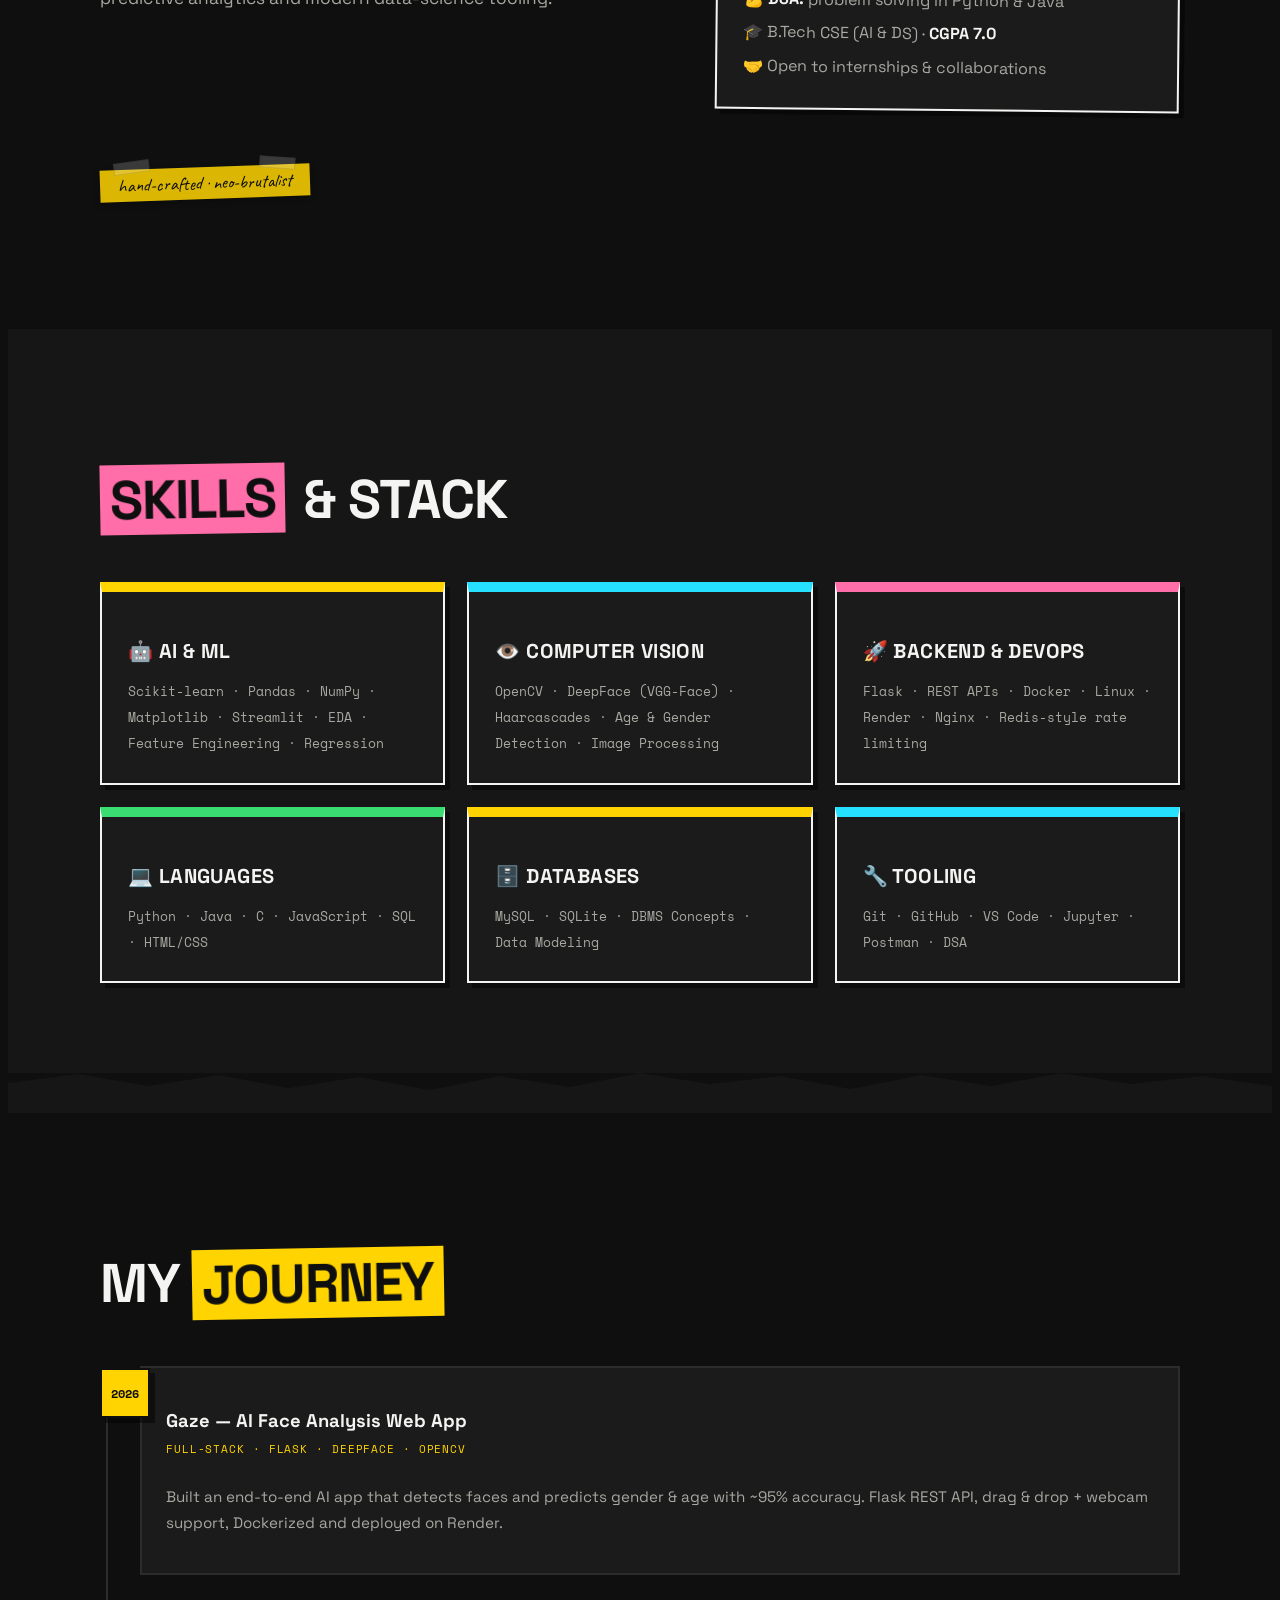
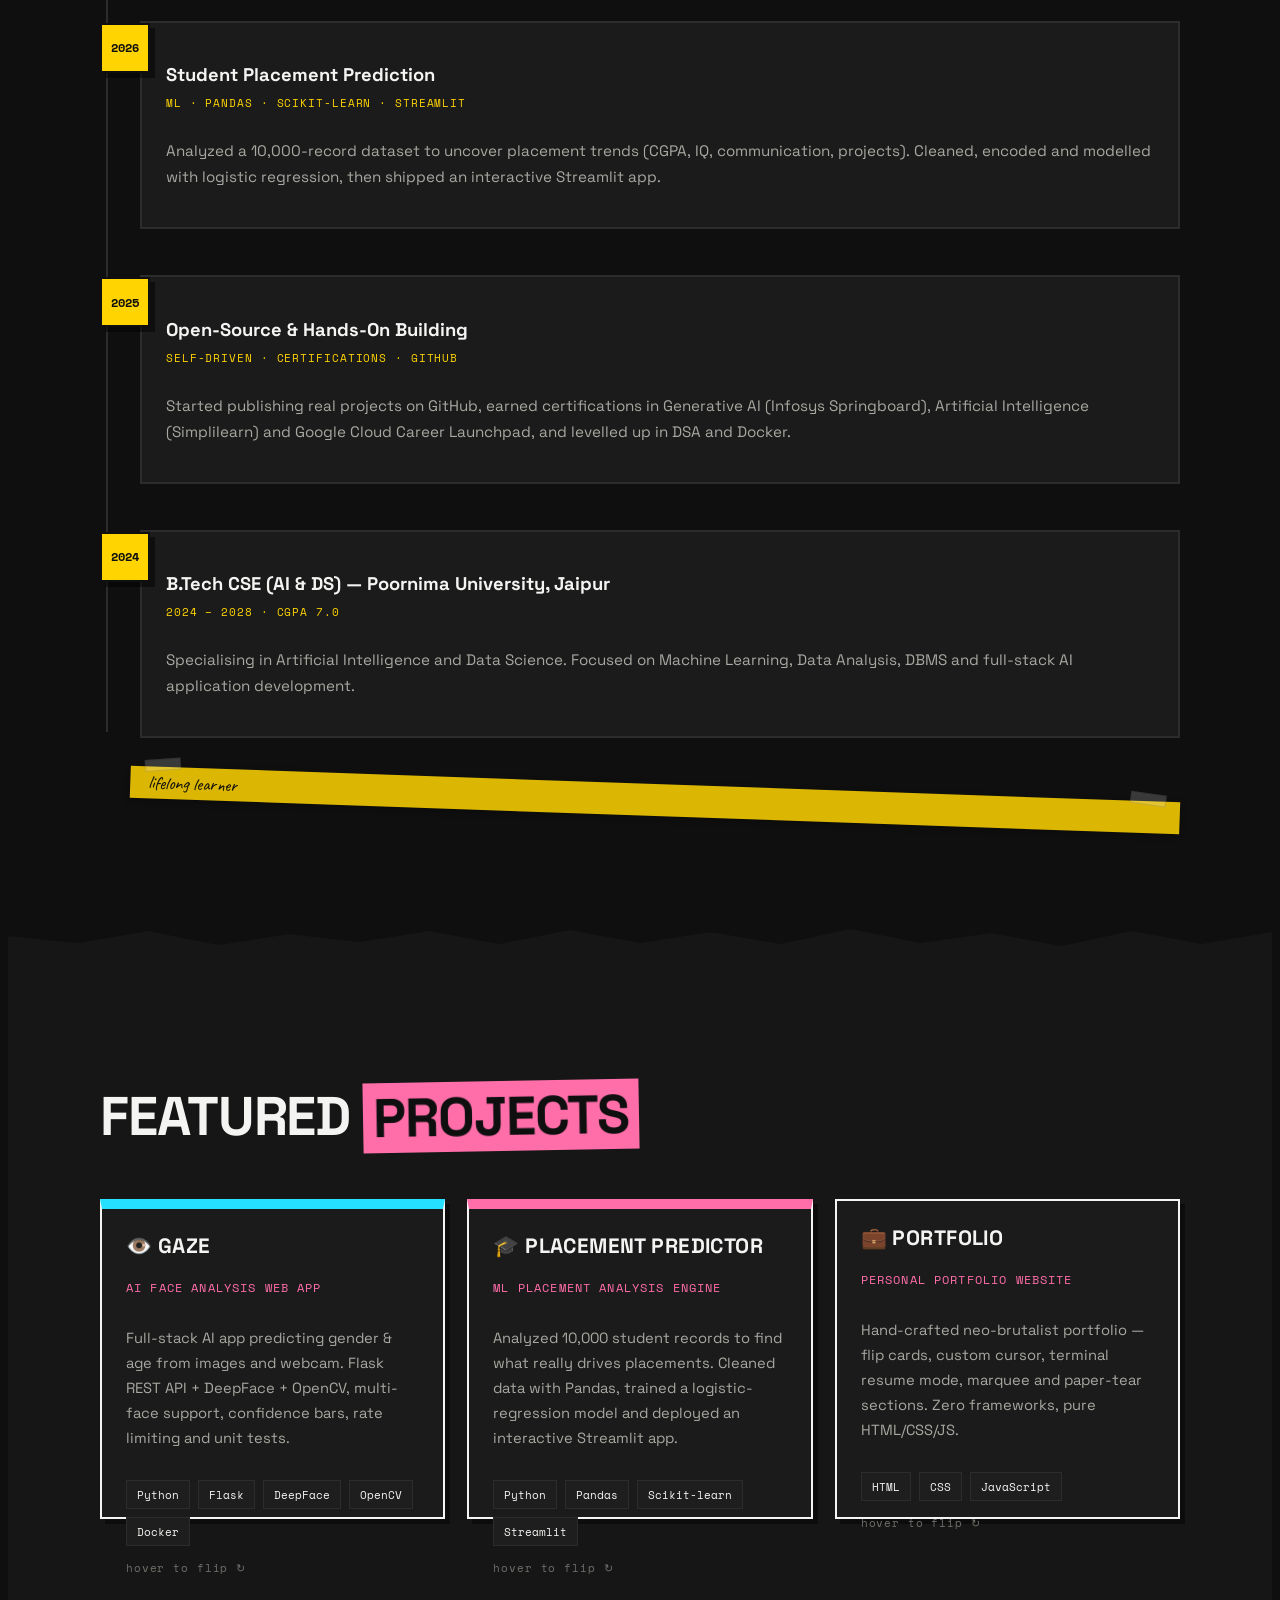
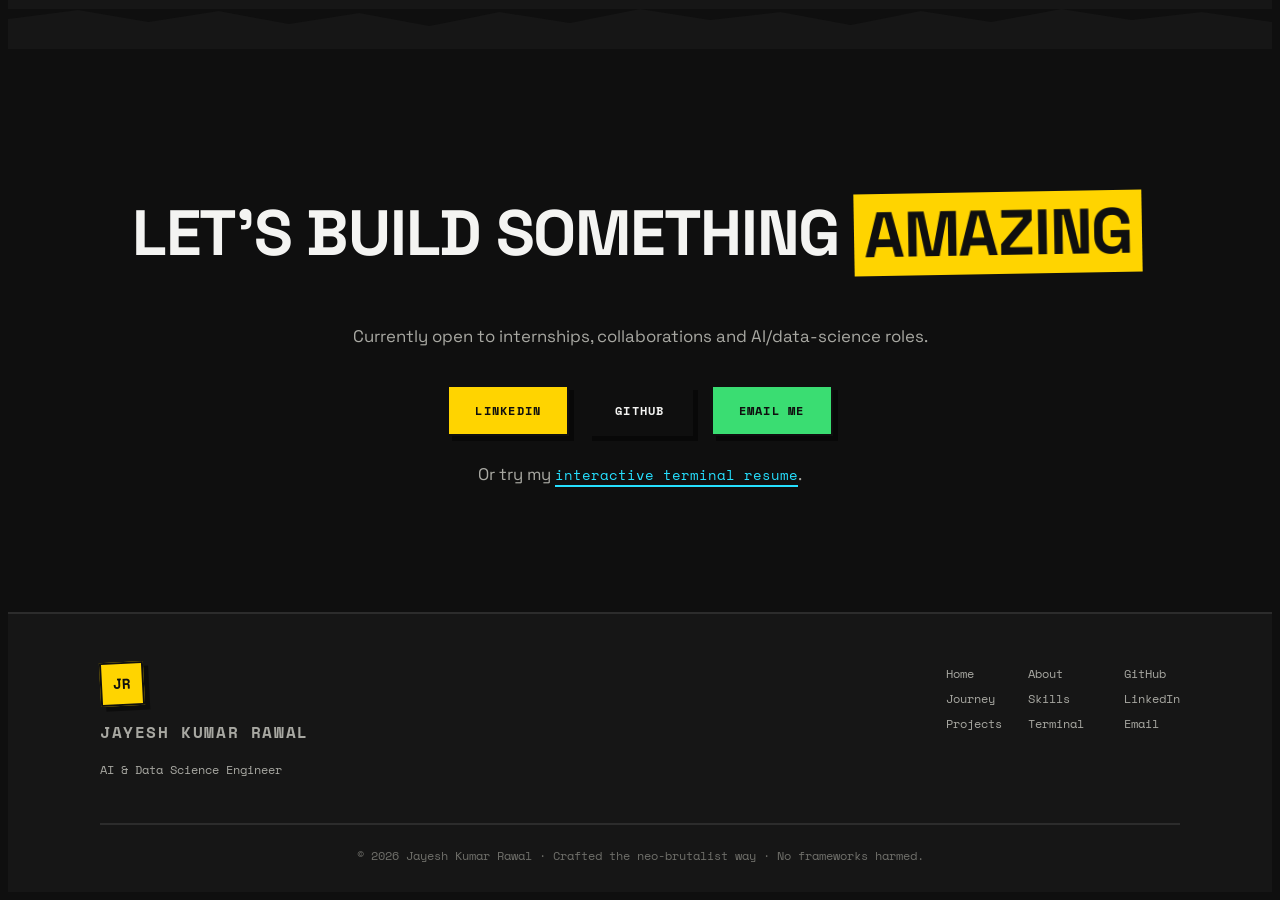
==== commit 9484cb9f: "feat: neo-brutalist portfolio like codeby-lakhan with terminal mode" ====
--- a/index.html
+++ b/index.html
@@ -1,982 +1,271 @@
 <!DOCTYPE html>
 <html lang="en">
 <head>
-<meta charset="UTF-8"/>
-<meta name="viewport" content="width=device-width, initial-scale=1.0"/>
-<title>Jayesh Kumar Rawal — AI & Data Science</title>
-<meta name="description" content="Portfolio of Jayesh Kumar Rawal — AI & Data Science Engineer building intelligent ML systems, computer vision apps and end-to-end AI web applications."/>
-<link href="https://fonts.googleapis.com/css2?family=Space+Mono:ital,wght@0,400;0,700;1,400&family=Syne:wght@400;600;700;800&display=swap" rel="stylesheet"/>
-<style>
-  :root {
-    --bg: #080c12;
-    --surface: #0d1520;
-    --border: #1a2840;
-    --cyan: #00e5ff;
-    --lime: #b4ff39;
-    --text: #c8daf0;
-    --muted: #4a6080;
-    --white: #f0f8ff;
-  }
-
-  *, *::before, *::after { box-sizing: border-box; margin: 0; padding: 0; }
-
-  html { scroll-behavior: smooth; }
-
-  body {
-    background: var(--bg);
-    color: var(--text);
-    font-family: 'Syne', sans-serif;
-    overflow-x: hidden;
-    cursor: none;
-  }
-
-  /* CUSTOM CURSOR */
-  #cursor {
-    width: 12px; height: 12px;
-    background: var(--cyan);
-    border-radius: 50%;
-    position: fixed;
-    pointer-events: none;
-    z-index: 9999;
-    transition: transform 0.1s;
-    mix-blend-mode: difference;
-  }
-  #cursor-ring {
-    width: 36px; height: 36px;
-    border: 1.5px solid var(--cyan);
-    border-radius: 50%;
-    position: fixed;
-    pointer-events: none;
-    z-index: 9998;
-    transition: all 0.15s ease;
-    opacity: 0.5;
-  }
-
-  /* CANVAS */
-  #bg-canvas {
-    position: fixed;
-    top: 0; left: 0;
-    width: 100%; height: 100%;
-    z-index: 0;
-    opacity: 0.45;
-  }
-
-  /* NAV */
-  nav {
-    position: fixed;
-    top: 0; left: 0; right: 0;
-    z-index: 100;
-    display: flex;
-    justify-content: space-between;
-    align-items: center;
-    padding: 1.2rem 3rem;
-    backdrop-filter: blur(12px);
-    background: rgba(8,12,18,0.7);
-    border-bottom: 1px solid var(--border);
-  }
-  .nav-logo {
-    font-family: 'Space Mono', monospace;
-    font-size: 1rem;
-    color: var(--cyan);
-    letter-spacing: 0.1em;
-    text-decoration: none;
-  }
-  .nav-links {
-    display: flex;
-    gap: 2.5rem;
-    list-style: none;
-  }
-  .nav-links a {
-    font-size: 0.78rem;
-    letter-spacing: 0.15em;
-    text-transform: uppercase;
-    color: var(--muted);
-    text-decoration: none;
-    transition: color 0.2s;
-    font-family: 'Space Mono', monospace;
-  }
-  .nav-links a:hover { color: var(--cyan); }
-
-  /* SECTIONS */
-  section {
-    position: relative;
-    z-index: 1;
-    padding: 6rem 3rem;
-    max-width: 1200px;
-    margin: 0 auto;
-  }
-
-  /* HERO */
-  #hero {
-    min-height: 100vh;
-    display: flex;
-    flex-direction: column;
-    justify-content: center;
-    padding-top: 8rem;
-    max-width: 100%;
-    padding-left: 8vw;
-    padding-right: 8vw;
-  }
-  .hero-tag {
-    font-family: 'Space Mono', monospace;
-    font-size: 0.72rem;
-    letter-spacing: 0.25em;
-    color: var(--cyan);
-    text-transform: uppercase;
-    margin-bottom: 1.5rem;
-    opacity: 0;
-    animation: fadeUp 0.8s 0.2s forwards;
-  }
-  .hero-name {
-    font-size: clamp(3.5rem, 9vw, 8rem);
-    font-weight: 800;
-    line-height: 0.95;
-    color: var(--white);
-    margin-bottom: 1rem;
-    opacity: 0;
-    animation: fadeUp 0.8s 0.4s forwards;
-  }
-  .hero-name span { color: var(--cyan); }
-  .hero-role {
-    font-family: 'Space Mono', monospace;
-    font-size: clamp(0.9rem, 2vw, 1.2rem);
-    color: var(--muted);
-    margin-bottom: 3rem;
-    opacity: 0;
-    animation: fadeUp 0.8s 0.6s forwards;
-  }
-  .hero-role .accent { color: var(--lime); }
-  .hero-cta {
-    display: flex;
-    gap: 1.2rem;
-    flex-wrap: wrap;
-    opacity: 0;
-    animation: fadeUp 0.8s 0.8s forwards;
-  }
-  .btn {
-    padding: 0.85rem 2rem;
-    border-radius: 2px;
-    font-family: 'Space Mono', monospace;
-    font-size: 0.75rem;
-    letter-spacing: 0.12em;
-    text-transform: uppercase;
-    text-decoration: none;
-    cursor: pointer;
-    transition: all 0.25s;
-    display: inline-flex;
-    align-items: center;
-    gap: 0.5rem;
-  }
-  .btn-primary {
-    background: var(--cyan);
-    color: var(--bg);
-    border: none;
-    font-weight: 700;
-  }
-  .btn-primary:hover { background: var(--lime); transform: translateY(-2px); }
-  .btn-outline {
-    background: transparent;
-    color: var(--cyan);
-    border: 1.5px solid var(--cyan);
-  }
-  .btn-outline:hover { background: rgba(0,229,255,0.08); transform: translateY(-2px); }
-
-  .hero-scroll {
-    position: absolute;
-    bottom: 3rem;
-    left: 8vw;
-    display: flex;
-    align-items: center;
-    gap: 0.8rem;
-    font-family: 'Space Mono', monospace;
-    font-size: 0.65rem;
-    letter-spacing: 0.2em;
-    color: var(--muted);
-    text-transform: uppercase;
-    opacity: 0;
-    animation: fadeUp 0.8s 1.2s forwards;
-  }
-  .scroll-line {
-    width: 50px; height: 1px;
-    background: var(--muted);
-    animation: scrollPulse 2s infinite;
-  }
-
-  /* SECTION TITLE */
-  .section-header {
-    display: flex;
-    align-items: center;
-    gap: 1.5rem;
-    margin-bottom: 4rem;
-  }
-  .section-num {
-    font-family: 'Space Mono', monospace;
-    font-size: 0.7rem;
-    color: var(--cyan);
-    letter-spacing: 0.2em;
-  }
-  .section-title {
-    font-size: clamp(2rem, 4vw, 3rem);
-    font-weight: 800;
-    color: var(--white);
-    line-height: 1;
-  }
-  .section-line {
-    flex: 1;
-    height: 1px;
-    background: var(--border);
-  }
-
-  /* ABOUT */
-  .about-grid {
-    display: grid;
-    grid-template-columns: 1fr 1fr;
-    gap: 4rem;
-    align-items: start;
-  }
-  .about-text p {
-    font-size: 1.05rem;
-    line-height: 1.9;
-    color: var(--text);
-    margin-bottom: 1.2rem;
-  }
-  .about-stats {
-    display: grid;
-    grid-template-columns: 1fr 1fr;
-    gap: 1.5rem;
-  }
-  .stat-card {
-    background: var(--surface);
-    border: 1px solid var(--border);
-    border-radius: 4px;
-    padding: 1.5rem;
-    position: relative;
-    overflow: hidden;
-    transition: border-color 0.3s;
-  }
-  .stat-card::before {
-    content: '';
-    position: absolute;
-    top: 0; left: 0; right: 0;
-    height: 2px;
-    background: var(--cyan);
-    transform: scaleX(0);
-    transition: transform 0.3s;
-  }
-  .stat-card:hover::before { transform: scaleX(1); }
-  .stat-card:hover { border-color: var(--cyan); }
-  .stat-num {
-    font-size: 2.5rem;
-    font-weight: 800;
-    color: var(--cyan);
-    line-height: 1;
-    margin-bottom: 0.4rem;
-  }
-  .stat-label {
-    font-family: 'Space Mono', monospace;
-    font-size: 0.7rem;
-    letter-spacing: 0.15em;
-    color: var(--muted);
-    text-transform: uppercase;
-  }
-
-  /* SKILLS */
-  .skills-grid {
-    display: grid;
-    grid-template-columns: repeat(auto-fit, minmax(300px, 1fr));
-    gap: 2rem;
-  }
-  .skill-group {
-    background: var(--surface);
-    border: 1px solid var(--border);
-    border-radius: 4px;
-    padding: 2rem;
-    transition: border-color 0.3s, transform 0.3s;
-  }
-  .skill-group:hover {
-    border-color: var(--cyan);
-    transform: translateY(-4px);
-  }
-  .skill-group-title {
-    font-family: 'Space Mono', monospace;
-    font-size: 0.65rem;
-    letter-spacing: 0.25em;
-    color: var(--cyan);
-    text-transform: uppercase;
-    margin-bottom: 1.2rem;
-    padding-bottom: 0.8rem;
-    border-bottom: 1px solid var(--border);
-  }
-  .skill-tags {
-    display: flex;
-    flex-wrap: wrap;
-    gap: 0.6rem;
-  }
-  .skill-tag {
-    background: rgba(0,229,255,0.06);
-    border: 1px solid rgba(0,229,255,0.2);
-    color: var(--text);
-    padding: 0.35rem 0.85rem;
-    border-radius: 2px;
-    font-family: 'Space Mono', monospace;
-    font-size: 0.72rem;
-    letter-spacing: 0.08em;
-    transition: all 0.2s;
-  }
-  .skill-tag:hover {
-    background: rgba(0,229,255,0.15);
-    border-color: var(--cyan);
-    color: var(--cyan);
-  }
-
-  /* PROJECTS */
-  .projects-grid {
-    display: grid;
-    grid-template-columns: repeat(auto-fit, minmax(340px, 1fr));
-    gap: 2rem;
-  }
-  .project-card {
-    background: var(--surface);
-    border: 1px solid var(--border);
-    border-radius: 4px;
-    padding: 2.5rem;
-    position: relative;
-    overflow: hidden;
-    transition: all 0.3s;
-    display: flex;
-    flex-direction: column;
-    gap: 1rem;
-  }
-  .project-card::after {
-    content: '';
-    position: absolute;
-    inset: 0;
-    background: linear-gradient(135deg, rgba(0,229,255,0.03) 0%, transparent 60%);
-    opacity: 0;
-    transition: opacity 0.3s;
-  }
-  .project-card:hover { border-color: var(--cyan); transform: translateY(-6px); }
-  .project-card:hover::after { opacity: 1; }
-  .project-num {
-    font-family: 'Space Mono', monospace;
-    font-size: 0.65rem;
-    color: var(--lime);
-    letter-spacing: 0.2em;
-  }
-  .project-title {
-    font-size: 1.4rem;
-    font-weight: 700;
-    color: var(--white);
-    line-height: 1.2;
-  }
-  .project-desc {
-    font-size: 0.9rem;
-    line-height: 1.7;
-    color: var(--muted);
-    flex: 1;
-  }
-  .project-desc li {
-    margin-bottom: 0.4rem;
-    margin-left: 1rem;
-  }
-  .project-tools {
-    display: flex;
-    flex-wrap: wrap;
-    gap: 0.5rem;
-    margin-top: 0.5rem;
-  }
-  .tool-chip {
-    background: rgba(180,255,57,0.07);
-    border: 1px solid rgba(180,255,57,0.25);
-    color: var(--lime);
-    padding: 0.2rem 0.65rem;
-    border-radius: 2px;
-    font-family: 'Space Mono', monospace;
-    font-size: 0.65rem;
-    letter-spacing: 0.08em;
-  }
-  .project-link {
-    display: inline-flex;
-    align-items: center;
-    gap: 0.5rem;
-    font-family: 'Space Mono', monospace;
-    font-size: 0.7rem;
-    color: var(--cyan);
-    text-decoration: none;
-    letter-spacing: 0.12em;
-    text-transform: uppercase;
-    margin-top: 0.5rem;
-    transition: gap 0.2s;
-  }
-  .project-link:hover { gap: 0.9rem; }
-
-  /* CERTIFICATIONS */
-  .cert-list {
-    display: grid;
-    grid-template-columns: repeat(auto-fit, minmax(280px, 1fr));
-    gap: 1.2rem;
-  }
-  .cert-card {
-    background: var(--surface);
-    border: 1px solid var(--border);
-    border-radius: 4px;
-    padding: 1.5rem 2rem;
-    display: flex;
-    align-items: center;
-    gap: 1.5rem;
-    transition: all 0.3s;
-  }
-  .cert-card:hover { border-color: var(--lime); transform: translateX(6px); }
-  .cert-icon {
-    width: 42px; height: 42px;
-    background: rgba(180,255,57,0.08);
-    border: 1px solid rgba(180,255,57,0.3);
-    border-radius: 50%;
-    display: flex;
-    align-items: center;
-    justify-content: center;
-    font-size: 1.1rem;
-    flex-shrink: 0;
-  }
-  .cert-info h4 {
-    font-size: 0.95rem;
-    font-weight: 700;
-    color: var(--white);
-    margin-bottom: 0.2rem;
-  }
-  .cert-info span {
-    font-family: 'Space Mono', monospace;
-    font-size: 0.65rem;
-    color: var(--lime);
-    letter-spacing: 0.1em;
-  }
-
-  /* CONTACT */
-  .contact-inner {
-    display: grid;
-    grid-template-columns: 1fr 1fr;
-    gap: 5rem;
-    align-items: start;
-  }
-  .contact-text h3 {
-    font-size: 2.5rem;
-    font-weight: 800;
-    color: var(--white);
-    line-height: 1.1;
-    margin-bottom: 1.5rem;
-  }
-  .contact-text h3 span { color: var(--cyan); }
-  .contact-text p {
-    color: var(--muted);
-    line-height: 1.8;
-    font-size: 0.95rem;
-  }
-  .contact-links {
-    display: flex;
-    flex-direction: column;
-    gap: 1rem;
-  }
-  .contact-item {
-    display: flex;
-    align-items: center;
-    gap: 1rem;
-    padding: 1.2rem 1.5rem;
-    background: var(--surface);
-    border: 1px solid var(--border);
-    border-radius: 4px;
-    text-decoration: none;
-    color: var(--text);
-    transition: all 0.3s;
-    font-family: 'Space Mono', monospace;
-    font-size: 0.8rem;
-  }
-  .contact-item:hover { border-color: var(--cyan); color: var(--cyan); transform: translateX(6px); }
-  .contact-item-icon {
-    width: 36px; height: 36px;
-    background: rgba(0,229,255,0.08);
-    border-radius: 2px;
-    display: flex; align-items: center; justify-content: center;
-    font-size: 1rem;
-    flex-shrink: 0;
-  }
-
-  /* FOOTER */
-  footer {
-    position: relative;
-    z-index: 1;
-    border-top: 1px solid var(--border);
-    padding: 2rem 8vw;
-    display: flex;
-    justify-content: space-between;
-    align-items: center;
-  }
-  footer p {
-    font-family: 'Space Mono', monospace;
-    font-size: 0.65rem;
-    color: var(--muted);
-    letter-spacing: 0.1em;
-  }
-  footer a { color: var(--cyan); text-decoration: none; }
-
-  /* ANIMATIONS */
-  @keyframes fadeUp {
-    from { opacity: 0; transform: translateY(24px); }
-    to { opacity: 1; transform: translateY(0); }
-  }
-  @keyframes scrollPulse {
-    0%, 100% { opacity: 0.4; }
-    50% { opacity: 1; }
-  }
-  .reveal {
-    opacity: 0;
-    transform: translateY(30px);
-    transition: opacity 0.7s ease, transform 0.7s ease;
-  }
-  .reveal.visible {
-    opacity: 1;
-    transform: translateY(0);
-  }
-
-  /* NOISE OVERLAY */
-  body::before {
-    content: '';
-    position: fixed;
-    inset: 0;
-    background-image: url("data:image/svg+xml,%3Csvg viewBox='0 0 200 200' xmlns='http://www.w3.org/2000/svg'%3E%3Cfilter id='n'%3E%3CfeTurbulence type='fractalNoise' baseFrequency='0.9' numOctaves='4' stitchTiles='stitch'/%3E%3C/filter%3E%3Crect width='100%25' height='100%25' filter='url(%23n)' opacity='1'/%3E%3C/svg%3E");
-    opacity: 0.025;
-    pointer-events: none;
-    z-index: 200;
-  }
-
-  /* GLOW BADGE */
-  .badge {
-    display: inline-flex;
-    align-items: center;
-    gap: 0.5rem;
-    padding: 0.35rem 1rem;
-    border: 1px solid rgba(0,229,255,0.3);
-    border-radius: 100px;
-    background: rgba(0,229,255,0.05);
-    font-family: 'Space Mono', monospace;
-    font-size: 0.65rem;
-    color: var(--cyan);
-    letter-spacing: 0.15em;
-    margin-bottom: 2rem;
-  }
-  .badge-dot {
-    width: 6px; height: 6px;
-    background: var(--lime);
-    border-radius: 50%;
-    animation: pulse 2s infinite;
-  }
-  @keyframes pulse {
-    0%,100% { opacity:1; transform:scale(1); }
-    50% { opacity:0.5; transform:scale(1.3); }
-  }
-
-  /* EDUCATION */
-  .edu-card {
-    background: var(--surface);
-    border: 1px solid var(--border);
-    border-radius: 4px;
-    padding: 2rem 2.5rem;
-    display: flex;
-    justify-content: space-between;
-    align-items: center;
-    flex-wrap: wrap;
-    gap: 1rem;
-    transition: border-color 0.3s;
-  }
-  .edu-card:hover { border-color: var(--cyan); }
-  .edu-degree { font-size: 1.2rem; font-weight: 700; color: var(--white); margin-bottom: 0.4rem; }
-  .edu-school { font-family: 'Space Mono', monospace; font-size: 0.75rem; color: var(--muted); letter-spacing: 0.1em; }
-  .edu-meta { text-align: right; }
-  .edu-cgpa { font-size: 2rem; font-weight: 800; color: var(--cyan); }
-  .edu-year { font-family: 'Space Mono', monospace; font-size: 0.65rem; color: var(--muted); letter-spacing: 0.1em; }
-
-  @media (max-width: 768px) {
-    nav { padding: 1rem 1.5rem; }
-    .nav-links { display: none; }
-    section { padding: 4rem 1.5rem; }
-    .about-grid, .contact-inner { grid-template-columns: 1fr; gap: 2rem; }
-    .hero-cta { flex-direction: column; }
-    #hero { padding-left: 1.5rem; padding-right: 1.5rem; }
-    footer { flex-direction: column; gap: 1rem; text-align: center; }
-  }
-</style>
+  <meta charset="UTF-8" />
+  <meta name="viewport" content="width=device-width, initial-scale=1.0" />
+  <title>Jayesh Kumar Rawal | AI &amp; Data Science Engineer</title>
+  <meta name="description" content="Portfolio of Jayesh Kumar Rawal — AI & Data Science Engineer. Machine Learning, Computer Vision, Flask and end-to-end AI web applications." />
+  <link rel="icon" href="favicon.svg" type="image/svg+xml" />
+  <link rel="preconnect" href="https://fonts.googleapis.com" />
+  <link rel="preconnect" href="https://fonts.gstatic.com" crossorigin />
+  <link href="https://fonts.googleapis.com/css2?family=Space+Grotesk:wght@400;500;700&family=Space+Mono:wght@400;700&family=Caveat:wght@600&display=swap" rel="stylesheet" />
+  <link rel="stylesheet" href="neo-styles.css" />
 </head>
 <body>
-
-<div id="cursor"></div>
-<div id="cursor-ring"></div>
-<canvas id="bg-canvas"></canvas>
-
-<nav>
-  <a href="#hero" class="nav-logo">JKR_<span style="color:var(--lime)">●</span></a>
-  <ul class="nav-links">
-    <li><a href="#about">About</a></li>
-    <li><a href="#skills">Skills</a></li>
-    <li><a href="#projects">Projects</a></li>
-    <li><a href="#certifications">Certs</a></li>
-    <li><a href="#contact">Contact</a></li>
-  </ul>
-</nav>
-
-<!-- HERO -->
-<section id="hero">
-  <div class="badge"><span class="badge-dot"></span>Open to internships &amp; opportunities</div>
-  <div class="hero-tag">// AI &amp; Data Science Engineer</div>
-  <h1 class="hero-name">Jayesh<br/><span>Kumar</span><br/>Rawal</h1>
-  <p class="hero-role">
-    B.Tech CSE · AI &amp; DS @ Poornima University &nbsp;·&nbsp;
-    <span class="accent">Python · ML · Computer Vision</span>
-  </p>
-  <div class="hero-cta">
-    <a href="#projects" class="btn btn-primary">View Projects →</a>
-    <a href="#contact" class="btn btn-outline">Get In Touch</a>
-    <a href="https://github.com/codeby-jayesh" target="_blank" rel="noopener" class="btn btn-outline">GitHub ↗</a>
-  </div>
-  <div class="hero-scroll"><div class="scroll-line"></div>Scroll to explore</div>
-</section>
-
-<!-- ABOUT -->
-<section id="about">
-  <div class="section-header reveal">
-    <span class="section-num">01</span>
-    <h2 class="section-title">About</h2>
-    <div class="section-line"></div>
-  </div>
-  <div class="about-grid">
-    <div class="about-text reveal">
-      <p>I'm an AI &amp; Data Science student at <strong style="color:var(--cyan)">Poornima University, Jaipur</strong> who loves turning raw data into intelligent systems — from ML pipelines in Pandas &amp; Scikit-learn to full-stack AI web apps with Flask &amp; OpenCV.</p>
-      <p>My work spans computer vision (age &amp; gender prediction), predictive analytics (placement prediction), and modern data science tooling. I build end-to-end projects that go from notebook to deployment.</p>
-      <p>Currently sharpening my skills in Machine Learning, Deep Learning &amp; Docker — and always open to interesting collaborations.</p>
-    </div>
-    <div class="about-stats reveal">
-      <div class="stat-card">
-        <div class="stat-num">7.0</div>
-        <div class="stat-label">Current CGPA</div>
-      </div>
-      <div class="stat-card">
-        <div class="stat-num">3+</div>
-        <div class="stat-label">Projects Built</div>
-      </div>
-      <div class="stat-card">
-        <div class="stat-num">3+</div>
-        <div class="stat-label">Certifications</div>
-      </div>
-      <div class="stat-card">
-        <div class="stat-num">2028</div>
-        <div class="stat-label">Graduation Year</div>
-      </div>
-    </div>
-  </div>
-  <br/><br/>
-  <div class="edu-card reveal">
-    <div>
-      <div class="edu-degree">B.Tech in Computer Science · AI &amp; Data Science</div>
-      <div class="edu-school">POORNIMA UNIVERSITY · JAIPUR, RAJASTHAN</div>
-    </div>
-    <div class="edu-meta">
-      <div class="edu-cgpa">7.0</div>
-      <div class="edu-year">2024 – 2028</div>
-    </div>
-  </div>
-</section>
-
-<!-- SKILLS -->
-<section id="skills">
-  <div class="section-header reveal">
-    <span class="section-num">02</span>
-    <h2 class="section-title">Skills</h2>
-    <div class="section-line"></div>
-  </div>
-  <div class="skills-grid">
-    <div class="skill-group reveal">
-      <div class="skill-group-title">// Languages</div>
-      <div class="skill-tags">
-        <span class="skill-tag">Python</span>
-        <span class="skill-tag">C</span>
-        <span class="skill-tag">Java</span>
-        <span class="skill-tag">JavaScript</span>
-        <span class="skill-tag">HTML</span>
-        <span class="skill-tag">CSS</span>
-      </div>
-    </div>
-    <div class="skill-group reveal">
-      <div class="skill-group-title">// ML &amp; Libraries</div>
-      <div class="skill-tags">
-        <span class="skill-tag">Pandas</span>
-        <span class="skill-tag">NumPy</span>
-        <span class="skill-tag">Matplotlib</span>
-        <span class="skill-tag">Scikit-learn</span>
-        <span class="skill-tag">Streamlit</span>
-        <span class="skill-tag">OpenCV</span>
-        <span class="skill-tag">DeepFace</span>
-      </div>
-    </div>
-    <div class="skill-group reveal">
-      <div class="skill-group-title">// Tools &amp; Platforms</div>
-      <div class="skill-tags">
-        <span class="skill-tag">Git</span>
-        <span class="skill-tag">GitHub</span>
-        <span class="skill-tag">VS Code</span>
-        <span class="skill-tag">Docker</span>
-        <span class="skill-tag">Linux</span>
-        <span class="skill-tag">MySQL</span>
-        <span class="skill-tag">Flask</span>
-      </div>
-    </div>
-    <div class="skill-group reveal">
-      <div class="skill-group-title">// Core Concepts</div>
-      <div class="skill-tags">
-        <span class="skill-tag">Machine Learning</span>
-        <span class="skill-tag">Computer Vision</span>
-        <span class="skill-tag">DBMS</span>
-        <span class="skill-tag">DSA</span>
-        <span class="skill-tag">Statistics</span>
-        <span class="skill-tag">Data Analysis</span>
-      </div>
-    </div>
-  </div>
-</section>
-
-<!-- PROJECTS -->
-<section id="projects">
-  <div class="section-header reveal">
-    <span class="section-num">03</span>
-    <h2 class="section-title">Projects</h2>
-    <div class="section-line"></div>
-  </div>
-  <div class="projects-grid">
-    <div class="project-card reveal">
-      <div class="project-num">// 001</div>
-      <div class="project-title">Gaze — AI Face Analysis</div>
-      <ul class="project-desc">
-        <li>Full-stack AI web app that predicts gender &amp; age from images and webcam.</li>
-        <li>Flask REST API powered by DeepFace + OpenCV with ~95% gender accuracy.</li>
-        <li>Drag &amp; drop upload, multi-face support, confidence bars &amp; dark UI.</li>
-        <li>Dockerized and deployed on Render with rate limiting &amp; tests.</li>
-      </ul>
-      <div class="project-tools">
-        <span class="tool-chip">Python</span>
-        <span class="tool-chip">Flask</span>
-        <span class="tool-chip">DeepFace</span>
-        <span class="tool-chip">OpenCV</span>
-        <span class="tool-chip">Docker</span>
-      </div>
-      <a href="https://github.com/codeby-jayesh/first" target="_blank" rel="noopener" class="project-link">View on GitHub →</a>
-    </div>
-    <div class="project-card reveal">
-      <div class="project-num">// 002</div>
-      <div class="project-title">Student Placement Prediction</div>
-      <ul class="project-desc">
-        <li>Analyzed 10,000 student records to identify placement trends.</li>
-        <li>Data cleaning + categorical encoding with Python &amp; Pandas.</li>
-        <li>Key factors: CGPA, IQ, communication skills, completed projects.</li>
-        <li>Packaged as an interactive Streamlit web app.</li>
-      </ul>
-      <div class="project-tools">
-        <span class="tool-chip">Python</span>
-        <span class="tool-chip">Pandas</span>
-        <span class="tool-chip">Scikit-learn</span>
-        <span class="tool-chip">Logistic Regression</span>
-        <span class="tool-chip">Streamlit</span>
-      </div>
-      <a href="https://github.com/codeby-jayesh/College-placement-project" target="_blank" rel="noopener" class="project-link">View on GitHub →</a>
-    </div>
-    <div class="project-card reveal">
-      <div class="project-num">// 003</div>
-      <div class="project-title">Portfolio Website</div>
-      <ul class="project-desc">
-        <li>Custom-designed personal portfolio with a neo-brutalist dark theme.</li>
-        <li>Particle canvas background, custom cursor &amp; scroll-reveal animations.</li>
-        <li>Fully responsive across all screen sizes.</li>
-      </ul>
-      <div class="project-tools">
-        <span class="tool-chip">HTML5</span>
-        <span class="tool-chip">CSS3</span>
-        <span class="tool-chip">JavaScript</span>
-        <span class="tool-chip">Canva JS</span>
-      </div>
-      <a href="https://github.com/codeby-jayesh/codeby-jayesh.github.io" target="_blank" rel="noopener" class="project-link">View on GitHub →</a>
-    </div>
-  </div>
-</section>
-
-<!-- CERTIFICATIONS -->
-<section id="certifications">
-  <div class="section-header reveal">
-    <span class="section-num">04</span>
-    <h2 class="section-title">Certifications</h2>
-    <div class="section-line"></div>
-  </div>
-  <div class="cert-list">
-    <div class="cert-card reveal">
-      <div class="cert-icon">🤖</div>
-      <div class="cert-info">
-        <h4>Generative AI For All</h4>
-        <span>INFOSYS SPRINGBOARD</span>
-      </div>
-    </div>
-    <div class="cert-card reveal">
-      <div class="cert-icon">🧠</div>
-      <div class="cert-info">
-        <h4>Artificial Intelligence</h4>
-        <span>SIMPLILEARN</span>
-      </div>
-    </div>
-    <div class="cert-card reveal">
-      <div class="cert-icon">☁️</div>
-      <div class="cert-info">
-        <h4>Google Cloud Career Launchpad</h4>
-        <span>GOOGLE</span>
-      </div>
-    </div>
-  </div>
-</section>
-
-<!-- CONTACT -->
-<section id="contact">
-  <div class="section-header reveal">
-    <span class="section-num">05</span>
-    <h2 class="section-title">Contact</h2>
-    <div class="section-line"></div>
-  </div>
-  <div class="contact-inner">
-    <div class="contact-text reveal">
-      <h3>Let's build something<br/><span>together.</span></h3>
-      <p>I'm currently open to internships, collaborations, and interesting projects. Whether you have a question, opportunity, or just want to connect — my inbox is always open.</p>
-    </div>
-    <div class="contact-links reveal">
-      <a href="mailto:2024btechaidsjayesh17169@poornima.edu.in" class="contact-item">
-        <div class="contact-item-icon">📧</div>
-        2024btechaidsjayesh17169@poornima.edu.in
-      </a>
-      <a href="tel:+917726858399" class="contact-item">
-        <div class="contact-item-icon">📞</div>
-        +91 7726858399
-      </a>
-      <a href="https://www.linkedin.com/in/codeby-jayesh" target="_blank" rel="noopener" class="contact-item">
-        <div class="contact-item-icon">💼</div>
-        linkedin.com/in/codeby-jayesh
-      </a>
-      <a href="https://github.com/codeby-jayesh" target="_blank" rel="noopener" class="contact-item">
-        <div class="contact-item-icon">🐙</div>
-        github.com/codeby-jayesh
-      </a>
-    </div>
-  </div>
-</section>
-
-<footer>
-  <p>© 2026 Jayesh Kumar Rawal · Built with 💙 · All rights reserved</p>
-  <p>Designed &amp; Developed by <a href="https://github.com/codeby-jayesh">JKR</a></p>
-</footer>
-
-<script>
-  // CUSTOM CURSOR
-  const cursor = document.getElementById('cursor');
-  const ring = document.getElementById('cursor-ring');
-  let mx = 0, my = 0, rx = 0, ry = 0;
-  document.addEventListener('mousemove', e => {
-    mx = e.clientX; my = e.clientY;
-    cursor.style.left = mx - 6 + 'px';
-    cursor.style.top = my - 6 + 'px';
-  });
-  function animateRing() {
-    rx += (mx - rx - 18) * 0.12;
-    ry += (my - ry - 18) * 0.12;
-    ring.style.left = rx + 'px';
-    ring.style.top = ry + 'px';
-    requestAnimationFrame(animateRing);
-  }
-  animateRing();
-
-  // CANVAS PARTICLES
-  const canvas = document.getElementById('bg-canvas');
-  const ctx = canvas.getContext('2d');
-  let W, H, particles = [];
-
-  function resize() {
-    W = canvas.width = window.innerWidth;
-    H = canvas.height = window.innerHeight;
-  }
-  resize();
-  window.addEventListener('resize', resize);
-
-  class Particle {
-    constructor() { this.reset(); }
-    reset() {
-      this.x = Math.random() * W;
-      this.y = Math.random() * H;
-      this.vx = (Math.random() - 0.5) * 0.3;
-      this.vy = (Math.random() - 0.5) * 0.3;
-      this.r = Math.random() * 1.5 + 0.5;
-      this.alpha = Math.random() * 0.5 + 0.1;
-    }
-    update() {
-      this.x += this.vx; this.y += this.vy;
-      if (this.x < 0 || this.x > W || this.y < 0 || this.y > H) this.reset();
-    }
-    draw() {
-      ctx.beginPath();
-      ctx.arc(this.x, this.y, this.r, 0, Math.PI * 2);
-      ctx.fillStyle = `rgba(0,229,255,${this.alpha})`;
-      ctx.fill();
-    }
-  }
-
-  for (let i = 0; i < 120; i++) particles.push(new Particle());
-
-  function drawConnections() {
-    for (let i = 0; i < particles.length; i++) {
-      for (let j = i + 1; j < particles.length; j++) {
-        const dx = particles[i].x - particles[j].x;
-        const dy = particles[i].y - particles[j].y;
-        const dist = Math.sqrt(dx * dx + dy * dy);
-        if (dist < 100) {
-          ctx.beginPath();
-          ctx.moveTo(particles[i].x, particles[i].y);
-          ctx.lineTo(particles[j].x, particles[j].y);
-          ctx.strokeStyle = `rgba(0,229,255,${0.08 * (1 - dist / 100)})`;
-          ctx.lineWidth = 0.5;
-          ctx.stroke();
-        }
-      }
-    }
-  }
-
-  function loop() {
-    ctx.clearRect(0, 0, W, H);
-    particles.forEach(p => { p.update(); p.draw(); });
-    drawConnections();
-    requestAnimationFrame(loop);
-  }
-  loop();
-
-  // SCROLL REVEAL
-  const reveals = document.querySelectorAll('.reveal');
-  const observer = new IntersectionObserver(entries => {
-    entries.forEach((e, i) => {
-      if (e.isIntersecting) {
-        setTimeout(() => e.target.classList.add('visible'), i * 80);
-      }
-    });
-  }, { threshold: 0.1 });
-  reveals.forEach(el => observer.observe(el));
-
-  // HOVER CURSOR SCALE
-  document.querySelectorAll('a, button, .project-card, .stat-card, .cert-card').forEach(el => {
-    el.addEventListener('mouseenter', () => {
-      cursor.style.transform = 'scale(2)';
-      ring.style.transform = 'scale(1.5)';
-    });
-    el.addEventListener('mouseleave', () => {
-      cursor.style.transform = 'scale(1)';
-      ring.style.transform = 'scale(1)';
-    });
-  });
-</script>
+  <div class="cursor-fx" aria-hidden="true"></div>
+
+  <header class="nav">
+    <a class="nav-logo" href="#hero"><span class="logo-box">JR</span></a>
+    <nav class="nav-links">
+      <a href="#about">About</a>
+      <a href="#journey">Journey</a>
+      <a href="#skills">Skills</a>
+      <a href="#projects">Projects</a>
+      <a href="#contact" class="nav-cta">Get in Touch!</a>
+    </nav>
+  </header>
+
+  <section id="hero" class="hero">
+    <div class="hero-bg" aria-hidden="true"></div>
+    <div class="hero-inner">
+      <p class="hero-greet"><span data-matrix>HELLO_WORLD</span></p>
+      <h1 class="hero-title">I'm <span class="title-accent">Jayesh Rawal.</span></h1>
+      <p class="hero-tag">
+        Based in Jaipur, India — an <strong>AI &amp; Data Science Engineer</strong>.
+        I build machine-learning models, computer-vision apps and end-to-end AI web applications
+        that turn raw data into reliable, real-world products.
+      </p>
+      <div class="hero-socials">
+        <a href="https://github.com/codeby-jayesh" aria-label="GitHub" rel="noopener" target="_blank">GITHUB</a>
+        <a href="https://www.linkedin.com/in/codeby-jayesh" aria-label="LinkedIn" rel="noopener" target="_blank">LINKEDIN</a>
+        <a href="mailto:2024btechaidsjayesh17169@poornima.edu.in" aria-label="Email">EMAIL</a>
+      </div>
+      <div class="hero-actions">
+        <a href="#contact" class="btn btn-yellow">Get in Touch!</a>
+        <a href="terminal.html" class="btn btn-outline">~/ Terminal Mode</a>
+      </div>
+    </div>
+    <div class="hero-sticker" aria-hidden="true">
+      <div class="sticker-head">JR</div>
+      <div class="sticker-name">Jayesh<br/>Rawal</div>
+    </div>
+    <div class="marquee" aria-hidden="true">
+      <span>Python&nbsp;&nbsp;·&nbsp;&nbsp;Machine Learning&nbsp;&nbsp;·&nbsp;&nbsp;Computer Vision&nbsp;&nbsp;·&nbsp;&nbsp;Flask&nbsp;&nbsp;·&nbsp;&nbsp;OpenCV&nbsp;&nbsp;·&nbsp;&nbsp;Pandas&nbsp;&nbsp;·&nbsp;&nbsp;Scikit-learn&nbsp;&nbsp;·&nbsp;&nbsp;DeepFace&nbsp;&nbsp;·&nbsp;&nbsp;Streamlit&nbsp;&nbsp;·&nbsp;&nbsp;Docker&nbsp;&nbsp;·&nbsp;&nbsp;DSA&nbsp;&nbsp;·&nbsp;&nbsp;</span>
+      <span>Python&nbsp;&nbsp;·&nbsp;&nbsp;Machine Learning&nbsp;&nbsp;·&nbsp;&nbsp;Computer Vision&nbsp;&nbsp;·&nbsp;&nbsp;Flask&nbsp;&nbsp;·&nbsp;&nbsp;OpenCV&nbsp;&nbsp;·&nbsp;&nbsp;Pandas&nbsp;&nbsp;·&nbsp;&nbsp;Scikit-learn&nbsp;&nbsp;·&nbsp;&nbsp;DeepFace&nbsp;&nbsp;·&nbsp;&nbsp;Streamlit&nbsp;&nbsp;·&nbsp;&nbsp;Docker&nbsp;&nbsp;·&nbsp;&nbsp;DSA&nbsp;&nbsp;·&nbsp;&nbsp;</span>
+    </div>
+  </section>
+
+  <svg class="paper-tear" viewBox="0 0 1440 40" preserveAspectRatio="none" aria-hidden="true">
+    <path d="M0 10 L80 1 L160 13 L240 2 L320 15 L400 4 L480 17 L560 3 L640 14 L720 0 L800 11 L880 3 L960 16 L1040 2 L1120 13 L1200 0 L1280 11 L1360 3 L1440 13 V40 H0 Z" fill="#161616"/>
+  </svg>
+
+  <section id="about" class="section">
+    <div class="container">
+      <h2 class="section-title"><span class="hl" data-highlight>ABOUT</span> ME</h2>
+      <div class="about-grid">
+        <p class="about-text">
+          Computer Science undergrad specialising in <strong>Artificial Intelligence &amp; Data Science</strong>.
+          I've shipped <span class="mark">3+ production-grade projects</span> — an AI face-analysis web app,
+          an ML placement predictor, and a hand-crafted portfolio — spanning computer vision (OpenCV,
+          DeepFace), predictive analytics and modern data-science tooling.
+        </p>
+        <ul class="about-list">
+          <li>🔭 Exploring <strong>Machine Learning &amp; Deep Learning</strong></li>
+          <li>👁️ Building <strong>computer-vision apps</strong> — age &amp; gender prediction</li>
+          <li>💪 <strong>DSA:</strong> problem solving in Python &amp; Java</li>
+          <li>🎓 B.Tech CSE (AI &amp; DS) · <strong>CGPA 7.0</strong></li>
+          <li>🤝 Open to internships &amp; collaborations</li>
+        </ul>
+      </div>
+      <div class="tape tape-left">hand-crafted · neo-brutalist</div>
+    </div>
+  </section>
+
+  <svg class="paper-tear flip" viewBox="0 0 1440 40" preserveAspectRatio="none" aria-hidden="true">
+    <path d="M0 14 L80 2 L160 15 L240 0 L320 13 L400 3 L480 17 L560 2 L640 14 L720 3 L800 16 L880 2 L960 15 L1040 4 L1120 12 L1200 1 L1280 15 L1360 3 L1440 10 V0 H0 Z" fill="#0f0f0f"/>
+  </svg>
+
+  <section id="skills" class="section dark">
+    <div class="container">
+      <h2 class="section-title"><span class="hl pink" data-highlight>SKILLS</span> &amp; STACK</h2>
+      <div class="skill-grid">
+        <div class="stat-card">
+          <h3>🤖 AI &amp; ML</h3>
+          <span>Scikit-learn · Pandas · NumPy · Matplotlib · Streamlit · EDA · Feature Engineering · Regression</span>
+        </div>
+        <div class="stat-card cyan">
+          <h3>👁️ Computer Vision</h3>
+          <span>OpenCV · DeepFace (VGG-Face) · Haarcascades · Age &amp; Gender Detection · Image Processing</span>
+        </div>
+        <div class="stat-card pink">
+          <h3>🚀 Backend &amp; DevOps</h3>
+          <span>Flask · REST APIs · Docker · Linux · Render · Nginx · Redis-style rate limiting</span>
+        </div>
+        <div class="stat-card green">
+          <h3>💻 Languages</h3>
+          <span>Python · Java · C · JavaScript · SQL · HTML/CSS</span>
+        </div>
+        <div class="stat-card">
+          <h3>🗄️ Databases</h3>
+          <span>MySQL · SQLite · DBMS Concepts · Data Modeling</span>
+        </div>
+        <div class="stat-card cyan">
+          <h3>🔧 Tooling</h3>
+          <span>Git · GitHub · VS Code · Jupyter · Postman · DSA</span>
+        </div>
+      </div>
+    </div>
+  </section>
+
+  <svg class="paper-tear" viewBox="0 0 1440 40" preserveAspectRatio="none" aria-hidden="true">
+    <path d="M0 10 L80 1 L160 13 L240 2 L320 15 L400 4 L480 17 L560 3 L640 14 L720 0 L800 11 L880 3 L960 16 L1040 2 L1120 13 L1200 0 L1280 11 L1360 3 L1440 13 V40 H0 Z" fill="#161616"/>
+  </svg>
+
+  <section id="journey" class="section">
+    <div class="container">
+      <h2 class="section-title">MY <span class="hl" data-highlight>JOURNEY</span></h2>
+      <ol class="timeline">
+        <li class="t-item reveal">
+          <div class="t-bubble">2026</div>
+          <div class="t-body">
+            <h3>Gaze — AI Face Analysis Web App</h3>
+            <span class="t-meta">Full-stack · Flask · DeepFace · OpenCV</span>
+            <p>Built an end-to-end AI app that detects faces and predicts gender &amp; age with ~95% accuracy. Flask REST API, drag &amp; drop + webcam support, Dockerized and deployed on Render.</p>
+          </div>
+        </li>
+        <li class="t-item reveal">
+          <div class="t-bubble">2026</div>
+          <div class="t-body">
+            <h3>Student Placement Prediction</h3>
+            <span class="t-meta">ML · Pandas · Scikit-learn · Streamlit</span>
+            <p>Analyzed a 10,000-record dataset to uncover placement trends (CGPA, IQ, communication, projects). Cleaned, encoded and modelled with logistic regression, then shipped an interactive Streamlit app.</p>
+          </div>
+        </li>
+        <li class="t-item reveal">
+          <div class="t-bubble">2025</div>
+          <div class="t-body">
+            <h3>Open-Source &amp; Hands-On Building</h3>
+            <span class="t-meta">Self-driven · Certifications · GitHub</span>
+            <p>Started publishing real projects on GitHub, earned certifications in Generative AI (Infosys Springboard), Artificial Intelligence (Simplilearn) and Google Cloud Career Launchpad, and levelled up in DSA and Docker.</p>
+          </div>
+        </li>
+        <li class="t-item reveal">
+          <div class="t-bubble">2024</div>
+          <div class="t-body">
+            <h3>B.Tech CSE (AI &amp; DS) — Poornima University, Jaipur</h3>
+            <span class="t-meta">2024 – 2028 · CGPA 7.0</span>
+            <p>Specialising in Artificial Intelligence and Data Science. Focused on Machine Learning, Data Analysis, DBMS and full-stack AI application development.</p>
+          </div>
+        </li>
+      </ol>
+      <div class="tape tape-right">lifelong learner</div>
+    </div>
+  </section>
+
+  <svg class="paper-tear flip" viewBox="0 0 1440 40" preserveAspectRatio="none" aria-hidden="true">
+    <path d="M0 14 L80 2 L160 15 L240 0 L320 13 L400 3 L480 17 L560 2 L640 14 L720 3 L800 16 L880 2 L960 15 L1040 4 L1120 12 L1200 1 L1280 15 L1360 3 L1440 10 V0 H0 Z" fill="#161616"/>
+  </svg>
+
+  <section id="projects" class="section dark">
+    <div class="container">
+      <h2 class="section-title">FEATURED <span class="hl pink" data-highlight>PROJECTS</span></h2>
+      <div class="project-grid">
+        <div class="flip">
+          <div class="flip-inner">
+            <div class="flip-front proj cyan">
+              <div class="proj-head">👁️ GAZE</div>
+              <p class="proj-tagline">AI Face Analysis Web App</p>
+              <p class="proj-desc">Full-stack AI app predicting gender &amp; age from images and webcam. Flask REST API + DeepFace + OpenCV, multi-face support, confidence bars, rate limiting and unit tests.</p>
+              <div class="proj-tags"><span>Python</span><span>Flask</span><span>DeepFace</span><span>OpenCV</span><span>Docker</span></div>
+              <span class="flip-hint">hover to flip ↻</span>
+            </div>
+            <div class="flip-back cyan">
+              <span class="ov-title">GAZE</span>
+              <p class="ov-line">AI Face Analysis Web App</p>
+              <a class="ov-btn" href="https://github.com/codeby-jayesh/first" target="_blank" rel="noopener">View Code ↗</a>
+              <a class="ov-btn ov-live" href="https://gaze-ai-jayesh.loca.lt" target="_blank" rel="noopener">Live Demo ↗</a>
+            </div>
+          </div>
+        </div>
+        <div class="flip">
+          <div class="flip-inner">
+            <div class="flip-front proj pink">
+              <div class="proj-head">🎓 PLACEMENT PREDICTOR</div>
+              <p class="proj-tagline">ML Placement Analysis Engine</p>
+              <p class="proj-desc">Analyzed 10,000 student records to find what really drives placements. Cleaned data with Pandas, trained a logistic-regression model and deployed an interactive Streamlit app.</p>
+              <div class="proj-tags"><span>Python</span><span>Pandas</span><span>Scikit-learn</span><span>Streamlit</span></div>
+              <span class="flip-hint">hover to flip ↻</span>
+            </div>
+            <div class="flip-back pink">
+              <span class="ov-title">PLACEMENT PREDICTOR</span>
+              <p class="ov-line">ML Placement Analysis Engine</p>
+              <a class="ov-btn" href="https://github.com/codeby-jayesh/College-placement-project" target="_blank" rel="noopener">View Code ↗</a>
+              <a class="ov-btn ov-live" href="https://github.com/codeby-jayesh/College-placement-project" target="_blank" rel="noopener">Live Demo (soon)</a>
+            </div>
+          </div>
+        </div>
+        <div class="flip">
+          <div class="flip-inner">
+            <div class="flip-front proj green">
+              <div class="proj-head">💼 PORTFOLIO</div>
+              <p class="proj-tagline">Personal Portfolio Website</p>
+              <p class="proj-desc">Hand-crafted neo-brutalist portfolio — flip cards, custom cursor, terminal resume mode, marquee and paper-tear sections. Zero frameworks, pure HTML/CSS/JS.</p>
+              <div class="proj-tags"><span>HTML</span><span>CSS</span><span>JavaScript</span></div>
+              <span class="flip-hint">hover to flip ↻</span>
+            </div>
+            <div class="flip-back green">
+              <span class="ov-title">PORTFOLIO</span>
+              <p class="ov-line">Personal Portfolio Website</p>
+              <a class="ov-btn" href="https://github.com/codeby-jayesh/codeby-jayesh.github.io" target="_blank" rel="noopener">View Code ↗</a>
+              <a class="ov-btn ov-live" href="https://codeby-jayesh.github.io" target="_blank" rel="noopener">Live Demo ↗</a>
+            </div>
+          </div>
+        </div>
+      </div>
+    </div>
+  </section>
+
+  <svg class="paper-tear" viewBox="0 0 1440 40" preserveAspectRatio="none" aria-hidden="true">
+    <path d="M0 10 L80 1 L160 13 L240 2 L320 15 L400 4 L480 17 L560 3 L640 14 L720 0 L800 11 L880 3 L960 16 L1040 2 L1120 13 L1200 0 L1280 11 L1360 3 L1440 13 V40 H0 Z" fill="#161616"/>
+  </svg>
+
+  <section id="contact" class="section">
+    <div class="container contact">
+      <h2 class="section-title big">LET'S BUILD SOMETHING <span class="hl" data-highlight>AMAZING</span></h2>
+      <p class="contact-sub">Currently open to internships, collaborations and AI/data-science roles.</p>
+      <div class="contact-actions">
+        <a href="https://www.linkedin.com/in/codeby-jayesh" class="btn btn-yellow" target="_blank" rel="noopener">LinkedIn</a>
+        <a href="https://github.com/codeby-jayesh" class="btn btn-outline" target="_blank" rel="noopener">GitHub</a>
+        <a href="mailto:2024btechaidsjayesh17169@poornima.edu.in" class="btn btn-green">Email Me</a>
+      </div>
+      <div class="contact-sub">Or try my <a href="terminal.html" class="link-underline">interactive terminal resume</a>.</div>
+    </div>
+  </section>
+
+  <footer class="footer">
+    <div class="footer-grid">
+      <div class="footer-brand">
+        <span class="logo-box sm">JR</span>
+        <strong>JAYESH KUMAR RAWAL</strong>
+        AI &amp; Data Science Engineer
+      </div>
+      <nav class="footer-links">
+        <a href="#hero">Home</a>
+        <a href="#about">About</a>
+        <a href="#journey">Journey</a>
+        <a href="#skills">Skills</a>
+        <a href="#projects">Projects</a>
+        <a href="terminal.html">Terminal</a>
+      </nav>
+      <div class="footer-socials">
+        <a href="https://github.com/codeby-jayesh" rel="noopener" target="_blank">GitHub</a>
+        <a href="https://www.linkedin.com/in/codeby-jayesh" rel="noopener" target="_blank">LinkedIn</a>
+        <a href="mailto:2024btechaidsjayesh17169@poornima.edu.in">Email</a>
+      </div>
+    </div>
+    <p class="footer-copy">© 2026 Jayesh Kumar Rawal · Crafted the neo-brutalist way · No frameworks harmed.</p>
+  </footer>
+
+  <script src="script.js"></script>
 </body>
 </html>
--- a/neo-styles.css
+++ b/neo-styles.css
@@ -0,0 +1,906 @@
+<!-- Neo-brutalist styles for Jayesh Kumar Rawal portfolio -->
+* {
+  margin: 0;
+  padding: 0;
+  box-sizing: border-box;
+}
+
+:root {
+  --bg: #0f0f0f;
+  --bg2: #161616;
+  --bg3: #1e1e1e;
+  --card: #1b1b1b;
+  --ink: #f4f4f2;
+  --sub: #a8a8a2;
+  --faint: #6f6f6a;
+  --line: #2c2c2c;
+  --yellow: #ffd400;
+  --pink: #ff6ea9;
+  --cyan: #26e0ff;
+  --green: #3add72;
+  --shadow: 5px 5px 0 rgba(0, 0, 0, 0.45);
+}
+
+html {
+  scroll-behavior: smooth;
+}
+
+body {
+  background: var(--bg);
+  color: var(--ink);
+  font-family: "Space Grotesk", sans-serif;
+  overflow-x: hidden;
+  -webkit-font-smoothing: antialiased;
+}
+
+::selection {
+  background: var(--yellow);
+  color: #0f0f0f;
+}
+
+a {
+  color: inherit;
+  text-decoration: none;
+}
+
+/* CUSTOM CURSOR */
+.cursor-fx {
+  position: fixed;
+  top: 0;
+  left: 0;
+  width: 14px;
+  height: 14px;
+  background: var(--yellow);
+  border-radius: 50%;
+  pointer-events: none;
+  z-index: 9999;
+  transform: translate(-50%, -50%);
+  mix-blend-mode: difference;
+  opacity: 0.9;
+  transition: width 0.2s, height 0.2s, background 0.2s;
+}
+.cursor-fx.grow {
+  width: 30px;
+  height: 30px;
+  background: var(--cyan);
+}
+
+.hero-bg {
+  position: fixed;
+  inset: 0;
+  z-index: -1;
+  background-image: radial-gradient(rgba(255, 255, 255, 0.05) 1px, transparent 1px);
+  background-size: 26px 26px;
+  opacity: 0.55;
+  pointer-events: none;
+}
+
+/* NAV */
+.nav {
+  position: fixed;
+  top: 0;
+  left: 0;
+  width: 100%;
+  z-index: 100;
+  display: flex;
+  align-items: center;
+  justify-content: space-between;
+  padding: 14px 28px;
+  background: var(--bg);
+  border-bottom: 2px solid var(--line);
+}
+.logo-box {
+  display: inline-flex;
+  align-items: center;
+  justify-content: center;
+  width: 46px;
+  height: 46px;
+  background: var(--yellow);
+  color: #0f0f0f;
+  font-family: "Space Mono", monospace;
+  font-weight: 700;
+  font-size: 1.05rem;
+  border: 2px solid #0f0f0f;
+  box-shadow: var(--shadow);
+  transform: rotate(-3deg);
+}
+.logo-box.sm {
+  width: 40px;
+  height: 40px;
+  font-size: 0.9rem;
+}
+.nav-links {
+  display: flex;
+  align-items: center;
+  gap: 26px;
+  font-family: "Space Mono", monospace;
+  font-size: 0.78rem;
+  letter-spacing: 0.06em;
+  text-transform: uppercase;
+}
+.nav-links a {
+  color: var(--sub);
+  transition: color 0.2s;
+}
+.nav-links a:hover {
+  color: var(--ink);
+}
+.nav-cta {
+  background: var(--yellow);
+  color: #0f0f0f !important;
+  font-weight: 700;
+  padding: 9px 16px;
+  border: 2px solid #0f0f0f;
+  box-shadow: var(--shadow);
+  text-transform: uppercase;
+}
+.nav-cta:hover {
+  box-shadow: 2px 2px 0 rgba(0, 0, 0, 0.45);
+  transform: translate(3px, 3px);
+}
+
+/* HERO */
+.hero {
+  position: relative;
+  min-height: 100vh;
+  display: flex;
+  flex-direction: column;
+  justify-content: center;
+  padding: 120px 28px 120px;
+  overflow: hidden;
+}
+.hero-inner {
+  max-width: 760px;
+  padding-left: clamp(0px, 4vw, 40px);
+}
+.hero-greet {
+  font-family: "Space Mono", monospace;
+  font-size: 0.9rem;
+  color: var(--green);
+  letter-spacing: 0.12em;
+  margin-bottom: 22px;
+  text-transform: uppercase;
+}
+.hero-greet::before {
+  content: ">";
+  margin-right: 10px;
+  color: var(--yellow);
+}
+.hero-title {
+  font-size: clamp(2.6rem, 8vw, 5.6rem);
+  font-weight: 700;
+  line-height: 1.02;
+  letter-spacing: -0.02em;
+  margin-bottom: 26px;
+}
+.title-accent {
+  color: var(--yellow);
+  position: relative;
+  display: inline-block;
+}
+.title-accent::after {
+  content: "";
+  position: absolute;
+  left: 0;
+  bottom: 6px;
+  width: 100%;
+  height: 12px;
+  background: rgba(255, 212, 0, 0.22);
+  z-index: -1;
+}
+.hero-tag {
+  font-size: clamp(1rem, 2vw, 1.2rem);
+  color: var(--sub);
+  line-height: 1.65;
+  max-width: 620px;
+  margin-bottom: 30px;
+}
+.hero-socials {
+  display: flex;
+  gap: 18px;
+  margin-bottom: 34px;
+  font-family: "Space Mono", monospace;
+  font-size: 0.8rem;
+  letter-spacing: 0.1em;
+  text-transform: uppercase;
+}
+.hero-socials a {
+  color: var(--sub);
+  border-bottom: 2px solid var(--line);
+  padding-bottom: 4px;
+  transition: color 0.2s, border-color 0.2s;
+}
+.hero-socials a:hover {
+  color: var(--cyan);
+  border-color: var(--cyan);
+}
+.hero-actions {
+  display: flex;
+  gap: 18px;
+  flex-wrap: wrap;
+}
+
+/* BUTTONS */
+.btn {
+  display: inline-flex;
+  align-items: center;
+  justify-content: center;
+  gap: 8px;
+  padding: 14px 26px;
+  font-family: "Space Mono", monospace;
+  font-size: 0.78rem;
+  font-weight: 700;
+  letter-spacing: 0.1em;
+  text-transform: uppercase;
+  border: 2px solid #0f0f0f;
+  box-shadow: var(--shadow);
+  transition: transform 0.15s, box-shadow 0.15s;
+}
+.btn:hover {
+  transform: translate(3px, 3px);
+  box-shadow: 2px 2px 0 rgba(0, 0, 0, 0.45);
+}
+.btn-yellow {
+  background: var(--yellow);
+  color: #0f0f0f;
+}
+.btn-outline {
+  background: transparent;
+  color: var(--ink);
+}
+.btn-outline:hover {
+  background: var(--bg3);
+}
+.btn-green {
+  background: var(--green);
+  color: #0f0f0f;
+}
+
+/* STICKER */
+.hero-sticker {
+  position: absolute;
+  right: clamp(12px, 6vw, 90px);
+  top: 50%;
+  transform: translateY(-50%) rotate(4deg);
+  background: var(--card);
+  border: 2px solid var(--ink);
+  box-shadow: var(--shadow);
+  padding: 22px 20px;
+  text-align: center;
+  user-select: none;
+}
+.sticker-head {
+  font-family: "Space Mono", monospace;
+  font-weight: 700;
+  font-size: 2.4rem;
+  line-height: 1;
+  color: var(--yellow);
+  margin-bottom: 10px;
+}
+.sticker-name {
+  font-family: "Space Mono", monospace;
+  font-size: 0.7rem;
+  letter-spacing: 0.16em;
+  text-transform: uppercase;
+  color: var(--sub);
+  line-height: 1.5;
+}
+
+/* MARQUEE */
+.marquee {
+  position: absolute;
+  left: 0;
+  right: 0;
+  bottom: 0;
+  overflow: hidden;
+  border-top: 2px solid var(--line);
+  background: var(--bg2);
+  padding: 12px 0;
+  white-space: nowrap;
+  display: flex;
+}
+.marquee span {
+  display: inline-block;
+  font-family: "Space Mono", monospace;
+  font-size: 0.8rem;
+  color: var(--sub);
+  letter-spacing: 0.1em;
+  text-transform: uppercase;
+  animation: marquee 22s linear infinite;
+}
+@keyframes marquee {
+  0% {
+    transform: translateX(0);
+  }
+  100% {
+    transform: translateX(-100%);
+  }
+}
+
+/* PAPER TEAR SEPARATOR */
+.paper-tear {
+  display: block;
+  width: 100%;
+  height: 40px;
+  line-height: 0;
+  vertical-align: middle;
+}
+.paper-tear.flip {
+  transform: rotate(180deg);
+}
+
+/* SECTIONS */
+.section {
+  padding: 90px 28px;
+  background: var(--bg);
+}
+.section.dark {
+  background: var(--bg2);
+}
+.container {
+  max-width: 1080px;
+  margin: 0 auto;
+}
+.section-title {
+  font-size: clamp(2rem, 5vw, 3.4rem);
+  font-weight: 700;
+  letter-spacing: -0.02em;
+  margin-bottom: 48px;
+  text-transform: uppercase;
+}
+.section-title.big {
+  font-size: clamp(2.2rem, 6vw, 4rem);
+}
+.hl {
+  display: inline-block;
+  background: var(--yellow);
+  color: #0f0f0f;
+  padding: 0 10px;
+  transform: rotate(-1deg);
+  margin-right: 6px;
+}
+.hl.pink {
+  background: var(--pink);
+}
+
+/* TAPE STICKER */
+.tape {
+  display: inline-block;
+  position: relative;
+  font-family: "Caveat", cursive;
+  font-size: 1.15rem;
+  color: #0f0f0f;
+  background: rgba(255, 212, 0, 0.85);
+  padding: 4px 18px;
+  transform: rotate(-2deg);
+  margin-top: 40px;
+  box-shadow: 0 2px 6px rgba(0, 0, 0, 0.3);
+}
+.tape::before,
+.tape::after {
+  content: "";
+  position: absolute;
+  top: -8px;
+  width: 34px;
+  height: 10px;
+  background: rgba(255, 255, 255, 0.18);
+  border: 1px solid rgba(0, 0, 0, 0.12);
+}
+.tape::before {
+  left: 14px;
+  transform: rotate(-6deg);
+}
+.tape::after {
+  right: 14px;
+  transform: rotate(6deg);
+}
+.tape-right {
+  display: block;
+  margin-left: 30px;
+  transform: rotate(2deg);
+}
+
+/* ABOUT */
+.about-grid {
+  display: grid;
+  grid-template-columns: 1.1fr 0.9fr;
+  gap: 48px;
+  align-items: start;
+}
+.about-text {
+  font-size: 1.08rem;
+  line-height: 1.8;
+  color: var(--sub);
+}
+.about-text strong {
+  color: var(--ink);
+}
+.about-text .mark {
+  color: #0f0f0f;
+  background: var(--pink);
+  padding: 1px 7px;
+  font-weight: 700;
+}
+.about-list {
+  list-style: none;
+  background: var(--card);
+  border: 2px solid var(--ink);
+  box-shadow: var(--shadow);
+  padding: 24px 26px;
+  font-size: 1rem;
+  line-height: 2.1;
+  color: var(--sub);
+  transform: rotate(0.6deg);
+}
+.about-list strong {
+  color: var(--ink);
+}
+@media (max-width: 800px) {
+  .about-grid,
+  .contact-grid {
+    grid-template-columns: 1fr;
+    gap: 32px;
+  }
+}
+
+/* SKILLS */
+.skill-grid {
+  display: grid;
+  grid-template-columns: repeat(auto-fit, minmax(300px, 1fr));
+  gap: 22px;
+}
+.stat-card {
+  background: var(--card);
+  border: 2px solid var(--ink);
+  border-top: 10px solid var(--yellow);
+  box-shadow: var(--shadow);
+  padding: 26px 26px;
+  transition: transform 0.15s, box-shadow 0.15s;
+}
+.stat-card:hover {
+  transform: translate(-3px, -3px);
+  box-shadow: 8px 8px 0 rgba(0, 0, 0, 0.5);
+}
+.stat-card.cyan {
+  border-top-color: var(--cyan);
+}
+.stat-card.pink {
+  border-top-color: var(--pink);
+}
+.stat-card.green {
+  border-top-color: var(--green);
+}
+.stat-card h3 {
+  font-size: 1.25rem;
+  margin-bottom: 14px;
+  text-transform: uppercase;
+  letter-spacing: 0.02em;
+}
+.stat-card span {
+  font-family: "Space Mono", monospace;
+  font-size: 0.82rem;
+  line-height: 2;
+  color: var(--sub);
+}
+
+/* TIMELINE */
+.timeline {
+  list-style: none;
+  position: relative;
+  padding-left: 40px;
+}
+.timeline::before {
+  content: "";
+  position: absolute;
+  left: 6px;
+  top: 6px;
+  bottom: 6px;
+  width: 2px;
+  background: var(--line);
+}
+.t-item {
+  position: relative;
+  margin-bottom: 46px;
+}
+.t-bubble {
+  position: absolute;
+  left: -40px;
+  top: 2px;
+  width: 46px;
+  height: 46px;
+  display: flex;
+  align-items: center;
+  justify-content: center;
+  background: var(--yellow);
+  color: #0f0f0f;
+  font-family: "Space Mono", monospace;
+  font-weight: 700;
+  font-size: 0.78rem;
+  border: 2px solid #0f0f0f;
+  box-shadow: var(--shadow);
+  z-index: 1;
+}
+.t-body {
+  background: var(--card);
+  border: 2px solid var(--line);
+  padding: 22px 24px;
+}
+.t-body h3 {
+  font-size: 1.15rem;
+  margin-bottom: 5px;
+}
+.t-meta {
+  display: inline-block;
+  font-family: "Space Mono", monospace;
+  font-size: 0.7rem;
+  color: var(--yellow);
+  letter-spacing: 0.08em;
+  text-transform: uppercase;
+  margin-bottom: 12px;
+}
+.t-body p {
+  color: var(--sub);
+  line-height: 1.7;
+  font-size: 0.95rem;
+}
+
+/* PROJECTS FLIP CARDS */
+.project-grid {
+  display: grid;
+  grid-template-columns: repeat(auto-fit, minmax(300px, 1fr));
+  gap: 22px;
+}
+.flip {
+  perspective: 900px;
+}
+.flip-inner {
+  position: relative;
+  width: 100%;
+  height: 320px;
+  transform-style: preserve-3d;
+  transition: transform 0.6s ease;
+}
+.flip:hover .flip-inner,
+.flip:focus-within .flip-inner {
+  transform: rotateY(180deg);
+}
+.flip-front,
+.flip-back {
+  position: absolute;
+  inset: 0;
+  backface-visibility: hidden;
+  -webkit-backface-visibility: hidden;
+  border: 2px solid var(--ink);
+  box-shadow: var(--shadow);
+}
+.flip-front.proj {
+  background: var(--card);
+  padding: 24px;
+  display: flex;
+  flex-direction: column;
+}
+.flip-front.proj.cyan {
+  border-top: 10px solid var(--cyan);
+}
+.flip-front.proj.pink {
+  border-top: 10px solid var(--pink);
+}
+.proj-head {
+  font-size: 1.3rem;
+  font-weight: 700;
+  text-transform: uppercase;
+  letter-spacing: 0.02em;
+  margin-bottom: 8px;
+}
+.proj-tagline {
+  font-family: "Space Mono", monospace;
+  font-size: 0.72rem;
+  color: var(--pink);
+  text-transform: uppercase;
+  letter-spacing: 0.1em;
+  margin-bottom: 16px;
+}
+.proj-desc {
+  color: var(--sub);
+  font-size: 0.92rem;
+  line-height: 1.7;
+  flex: 1;
+}
+.proj-tags {
+  display: flex;
+  flex-wrap: wrap;
+  gap: 8px;
+  margin-top: 14px;
+}
+.proj-tags span {
+  font-family: "Space Mono", monospace;
+  font-size: 0.7rem;
+  background: var(--bg3);
+  border: 1px solid var(--line);
+  padding: 5px 10px;
+  color: var(--ink);
+}
+.flip-hint {
+  margin-top: 14px;
+  font-family: "Space Mono", monospace;
+  font-size: 0.68rem;
+  color: var(--faint);
+  letter-spacing: 0.08em;
+}
+.flip-back {
+  transform: rotateY(180deg);
+  display: flex;
+  flex-direction: column;
+  align-items: center;
+  justify-content: center;
+  gap: 16px;
+  padding: 26px;
+  text-align: center;
+  background: rgba(255, 212, 0, 0.92);
+  color: #0f0f0f;
+}
+.flip-back.cyan {
+  background: rgba(38, 224, 255, 0.92);
+}
+.flip-back.pink {
+  background: rgba(255, 110, 169, 0.92);
+}
+.flip-back.green {
+  background: rgba(58, 221, 114, 0.92);
+}
+.ov-title {
+  font-size: 1.5rem;
+  font-weight: 700;
+  text-transform: uppercase;
+  letter-spacing: 0.02em;
+}
+.ov-line {
+  font-family: "Space Mono", monospace;
+  font-size: 0.78rem;
+  text-transform: uppercase;
+  letter-spacing: 0.1em;
+}
+.ov-btn {
+  display: inline-block;
+  font-family: "Space Mono", monospace;
+  font-size: 0.75rem;
+  font-weight: 700;
+  letter-spacing: 0.1em;
+  text-transform: uppercase;
+  background: #0f0f0f;
+  color: #f4f4f2;
+  padding: 11px 20px;
+  border: 2px solid #0f0f0f;
+  box-shadow: 4px 4px 0 rgba(0, 0, 0, 0.3);
+  transition: transform 0.15s, box-shadow 0.15s;
+}
+.ov-btn:hover {
+  transform: translate(2px, 2px);
+  box-shadow: 2px 2px 0 rgba(0, 0, 0, 0.3);
+}
+.ov-live {
+  background: transparent;
+  color: #0f0f0f;
+}
+.ov-arrow {
+  font-size: 1.1rem;
+}
+
+/* CONTACT */
+.contact {
+  text-align: center;
+}
+.contact-sub {
+  color: var(--sub);
+  font-size: 1.05rem;
+  margin-bottom: 34px;
+  line-height: 1.7;
+}
+.contact-actions {
+  display: flex;
+  justify-content: center;
+  gap: 18px;
+  flex-wrap: wrap;
+  margin-bottom: 24px;
+}
+.link-underline {
+  color: var(--cyan);
+  border-bottom: 2px solid var(--cyan);
+  font-family: "Space Mono", monospace;
+  font-size: 0.85rem;
+}
+
+/* FOOTER */
+.footer {
+  border-top: 2px solid var(--line);
+  background: var(--bg2);
+  padding: 48px 28px 28px;
+}
+.footer-grid {
+  max-width: 1080px;
+  margin: 0 auto;
+  display: grid;
+  grid-template-columns: 1fr auto auto;
+  gap: 40px;
+  align-items: start;
+}
+.footer-brand {
+  display: flex;
+  flex-direction: column;
+  align-items: flex-start;
+  gap: 10px;
+}
+.footer-brand strong {
+  font-size: 1rem;
+  letter-spacing: 0.1em;
+  text-transform: uppercase;
+}
+.footer-brand,
+.footer-links,
+.footer-socials {
+  color: var(--sub);
+  font-family: "Space Mono", monospace;
+  font-size: 0.78rem;
+  line-height: 2;
+}
+.footer-links {
+  display: grid;
+  grid-template-columns: repeat(2, auto);
+  gap: 0 26px;
+}
+.footer-links a,
+.footer-socials a {
+  color: var(--sub);
+  transition: color 0.2s;
+}
+.footer-links a:hover,
+.footer-socials a:hover {
+  color: var(--cyan);
+}
+.footer-socials {
+  display: flex;
+  flex-direction: column;
+}
+.footer-copy {
+  max-width: 1080px;
+  margin: 40px auto 0;
+  border-top: 2px solid var(--line);
+  padding-top: 22px;
+  font-family: "Space Mono", monospace;
+  font-size: 0.72rem;
+  color: var(--faint);
+  text-align: center;
+}
+@media (max-width: 800px) {
+  .footer-grid {
+    grid-template-columns: 1fr;
+    gap: 28px;
+  }
+  .nav-links a:not(.nav-cta) {
+    display: none;
+  }
+  .hero-sticker {
+    display: none;
+  }
+  .hero {
+    padding-top: 120px;
+  }
+}
+
+/* REVEAL ANIMATION */
+.reveal {
+  opacity: 0;
+  transform: translateY(22px);
+  transition: opacity 0.55s ease, transform 0.55s ease;
+}
+.reveal.in {
+  opacity: 1;
+  transform: translateY(0);
+}
+
+/* TERMINAL PAGE */
+.term-wrap {
+  min-height: calc(100vh - 60px);
+  display: flex;
+  align-items: center;
+  justify-content: center;
+  padding: 40px 20px;
+}
+.terminal {
+  width: 100%;
+  max-width: 820px;
+  background: #0c0c0c;
+  border: 2px solid var(--ink);
+  box-shadow: var(--shadow);
+  font-family: "Space Mono", monospace;
+  font-size: 0.85rem;
+}
+.term-bar {
+  display: flex;
+  align-items: center;
+  gap: 8px;
+  background: var(--bg3);
+  border-bottom: 2px solid var(--line);
+  padding: 10px 14px;
+}
+.term-dot {
+  width: 12px;
+  height: 12px;
+  border-radius: 50%;
+}
+.term-dot.r {
+  background: #ff5f56;
+}
+.term-dot.y {
+  background: #ffbd2e;
+}
+.term-dot.g {
+  background: #27c93f;
+}
+.term-title {
+  margin-left: 10px;
+  color: var(--faint);
+  font-size: 0.75rem;
+  letter-spacing: 0.06em;
+}
+.term-body {
+  padding: 22px 24px;
+  color: #d6d6d0;
+  line-height: 1.7;
+  height: 62vh;
+  min-height: 380px;
+  overflow-y: auto;
+}
+.term-body .prompt {
+  color: var(--green);
+}
+.term-body .path {
+  color: var(--cyan);
+}
+.term-body .caret {
+  display: inline-block;
+  width: 9px;
+  height: 16px;
+  background: var(--green);
+  vertical-align: middle;
+  animation: blink 1s steps(1) infinite;
+}
+@keyframes blink {
+  50% {
+    opacity: 0;
+  }
+}
+.term-body .c-cyan {
+  color: var(--cyan);
+}
+.term-body .c-yellow {
+  color: var(--yellow);
+}
+.term-body .c-pink {
+  color: var(--pink);
+}
+.term-body .c-green {
+  color: var(--green);
+}
+.term-body .c-muted {
+  color: var(--faint);
+}
+.term-input {
+  display: flex;
+  gap: 10px;
+  margin-top: 8px;
+}
+#term-cmd {
+  flex: 1;
+  background: transparent;
+  border: none;
+  outline: none;
+  color: var(--ink);
+  font-family: "Space Mono", monospace;
+  font-size: 0.85rem;
+  caret-color: var(--green);
+}
+.line {
+  white-space: pre-wrap;
+  word-break: break-word;
+}
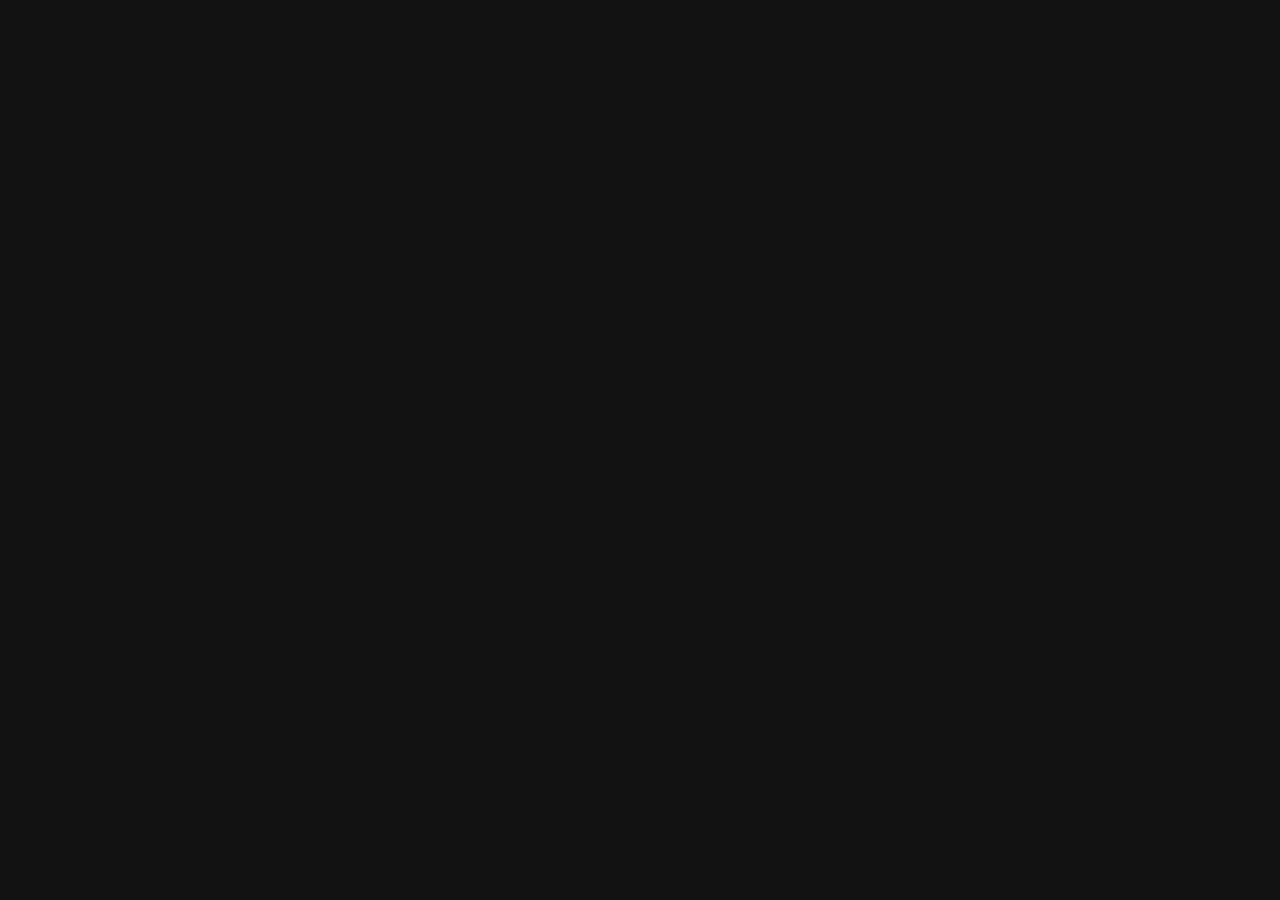
==== commit f97b11fb: "Rebuild portfolio as interactive 3D site (React Three Fiber)" ====
--- a/index.html
+++ b/index.html
@@ -1,271 +1,15 @@
-<!DOCTYPE html>
-<html lang="en">
-<head>
-  <meta charset="UTF-8" />
-  <meta name="viewport" content="width=device-width, initial-scale=1.0" />
-  <title>Jayesh Kumar Rawal | AI &amp; Data Science Engineer</title>
-  <meta name="description" content="Portfolio of Jayesh Kumar Rawal — AI & Data Science Engineer. Machine Learning, Computer Vision, Flask and end-to-end AI web applications." />
-  <link rel="icon" href="favicon.svg" type="image/svg+xml" />
-  <link rel="preconnect" href="https://fonts.googleapis.com" />
-  <link rel="preconnect" href="https://fonts.gstatic.com" crossorigin />
-  <link href="https://fonts.googleapis.com/css2?family=Space+Grotesk:wght@400;500;700&family=Space+Mono:wght@400;700&family=Caveat:wght@600&display=swap" rel="stylesheet" />
-  <link rel="stylesheet" href="neo-styles.css" />
-</head>
-<body>
-  <div class="cursor-fx" aria-hidden="true"></div>
-
-  <header class="nav">
-    <a class="nav-logo" href="#hero"><span class="logo-box">JR</span></a>
-    <nav class="nav-links">
-      <a href="#about">About</a>
-      <a href="#journey">Journey</a>
-      <a href="#skills">Skills</a>
-      <a href="#projects">Projects</a>
-      <a href="#contact" class="nav-cta">Get in Touch!</a>
-    </nav>
-  </header>
-
-  <section id="hero" class="hero">
-    <div class="hero-bg" aria-hidden="true"></div>
-    <div class="hero-inner">
-      <p class="hero-greet"><span data-matrix>HELLO_WORLD</span></p>
-      <h1 class="hero-title">I'm <span class="title-accent">Jayesh Rawal.</span></h1>
-      <p class="hero-tag">
-        Based in Jaipur, India — an <strong>AI &amp; Data Science Engineer</strong>.
-        I build machine-learning models, computer-vision apps and end-to-end AI web applications
-        that turn raw data into reliable, real-world products.
-      </p>
-      <div class="hero-socials">
-        <a href="https://github.com/codeby-jayesh" aria-label="GitHub" rel="noopener" target="_blank">GITHUB</a>
-        <a href="https://www.linkedin.com/in/codeby-jayesh" aria-label="LinkedIn" rel="noopener" target="_blank">LINKEDIN</a>
-        <a href="mailto:2024btechaidsjayesh17169@poornima.edu.in" aria-label="Email">EMAIL</a>
-      </div>
-      <div class="hero-actions">
-        <a href="#contact" class="btn btn-yellow">Get in Touch!</a>
-        <a href="terminal.html" class="btn btn-outline">~/ Terminal Mode</a>
-      </div>
-    </div>
-    <div class="hero-sticker" aria-hidden="true">
-      <div class="sticker-head">JR</div>
-      <div class="sticker-name">Jayesh<br/>Rawal</div>
-    </div>
-    <div class="marquee" aria-hidden="true">
-      <span>Python&nbsp;&nbsp;·&nbsp;&nbsp;Machine Learning&nbsp;&nbsp;·&nbsp;&nbsp;Computer Vision&nbsp;&nbsp;·&nbsp;&nbsp;Flask&nbsp;&nbsp;·&nbsp;&nbsp;OpenCV&nbsp;&nbsp;·&nbsp;&nbsp;Pandas&nbsp;&nbsp;·&nbsp;&nbsp;Scikit-learn&nbsp;&nbsp;·&nbsp;&nbsp;DeepFace&nbsp;&nbsp;·&nbsp;&nbsp;Streamlit&nbsp;&nbsp;·&nbsp;&nbsp;Docker&nbsp;&nbsp;·&nbsp;&nbsp;DSA&nbsp;&nbsp;·&nbsp;&nbsp;</span>
-      <span>Python&nbsp;&nbsp;·&nbsp;&nbsp;Machine Learning&nbsp;&nbsp;·&nbsp;&nbsp;Computer Vision&nbsp;&nbsp;·&nbsp;&nbsp;Flask&nbsp;&nbsp;·&nbsp;&nbsp;OpenCV&nbsp;&nbsp;·&nbsp;&nbsp;Pandas&nbsp;&nbsp;·&nbsp;&nbsp;Scikit-learn&nbsp;&nbsp;·&nbsp;&nbsp;DeepFace&nbsp;&nbsp;·&nbsp;&nbsp;Streamlit&nbsp;&nbsp;·&nbsp;&nbsp;Docker&nbsp;&nbsp;·&nbsp;&nbsp;DSA&nbsp;&nbsp;·&nbsp;&nbsp;</span>
-    </div>
-  </section>
-
-  <svg class="paper-tear" viewBox="0 0 1440 40" preserveAspectRatio="none" aria-hidden="true">
-    <path d="M0 10 L80 1 L160 13 L240 2 L320 15 L400 4 L480 17 L560 3 L640 14 L720 0 L800 11 L880 3 L960 16 L1040 2 L1120 13 L1200 0 L1280 11 L1360 3 L1440 13 V40 H0 Z" fill="#161616"/>
-  </svg>
-
-  <section id="about" class="section">
-    <div class="container">
-      <h2 class="section-title"><span class="hl" data-highlight>ABOUT</span> ME</h2>
-      <div class="about-grid">
-        <p class="about-text">
-          Computer Science undergrad specialising in <strong>Artificial Intelligence &amp; Data Science</strong>.
-          I've shipped <span class="mark">3+ production-grade projects</span> — an AI face-analysis web app,
-          an ML placement predictor, and a hand-crafted portfolio — spanning computer vision (OpenCV,
-          DeepFace), predictive analytics and modern data-science tooling.
-        </p>
-        <ul class="about-list">
-          <li>🔭 Exploring <strong>Machine Learning &amp; Deep Learning</strong></li>
-          <li>👁️ Building <strong>computer-vision apps</strong> — age &amp; gender prediction</li>
-          <li>💪 <strong>DSA:</strong> problem solving in Python &amp; Java</li>
-          <li>🎓 B.Tech CSE (AI &amp; DS) · <strong>CGPA 7.0</strong></li>
-          <li>🤝 Open to internships &amp; collaborations</li>
-        </ul>
-      </div>
-      <div class="tape tape-left">hand-crafted · neo-brutalist</div>
-    </div>
-  </section>
-
-  <svg class="paper-tear flip" viewBox="0 0 1440 40" preserveAspectRatio="none" aria-hidden="true">
-    <path d="M0 14 L80 2 L160 15 L240 0 L320 13 L400 3 L480 17 L560 2 L640 14 L720 3 L800 16 L880 2 L960 15 L1040 4 L1120 12 L1200 1 L1280 15 L1360 3 L1440 10 V0 H0 Z" fill="#0f0f0f"/>
-  </svg>
-
-  <section id="skills" class="section dark">
-    <div class="container">
-      <h2 class="section-title"><span class="hl pink" data-highlight>SKILLS</span> &amp; STACK</h2>
-      <div class="skill-grid">
-        <div class="stat-card">
-          <h3>🤖 AI &amp; ML</h3>
-          <span>Scikit-learn · Pandas · NumPy · Matplotlib · Streamlit · EDA · Feature Engineering · Regression</span>
-        </div>
-        <div class="stat-card cyan">
-          <h3>👁️ Computer Vision</h3>
-          <span>OpenCV · DeepFace (VGG-Face) · Haarcascades · Age &amp; Gender Detection · Image Processing</span>
-        </div>
-        <div class="stat-card pink">
-          <h3>🚀 Backend &amp; DevOps</h3>
-          <span>Flask · REST APIs · Docker · Linux · Render · Nginx · Redis-style rate limiting</span>
-        </div>
-        <div class="stat-card green">
-          <h3>💻 Languages</h3>
-          <span>Python · Java · C · JavaScript · SQL · HTML/CSS</span>
-        </div>
-        <div class="stat-card">
-          <h3>🗄️ Databases</h3>
-          <span>MySQL · SQLite · DBMS Concepts · Data Modeling</span>
-        </div>
-        <div class="stat-card cyan">
-          <h3>🔧 Tooling</h3>
-          <span>Git · GitHub · VS Code · Jupyter · Postman · DSA</span>
-        </div>
-      </div>
-    </div>
-  </section>
-
-  <svg class="paper-tear" viewBox="0 0 1440 40" preserveAspectRatio="none" aria-hidden="true">
-    <path d="M0 10 L80 1 L160 13 L240 2 L320 15 L400 4 L480 17 L560 3 L640 14 L720 0 L800 11 L880 3 L960 16 L1040 2 L1120 13 L1200 0 L1280 11 L1360 3 L1440 13 V40 H0 Z" fill="#161616"/>
-  </svg>
-
-  <section id="journey" class="section">
-    <div class="container">
-      <h2 class="section-title">MY <span class="hl" data-highlight>JOURNEY</span></h2>
-      <ol class="timeline">
-        <li class="t-item reveal">
-          <div class="t-bubble">2026</div>
-          <div class="t-body">
-            <h3>Gaze — AI Face Analysis Web App</h3>
-            <span class="t-meta">Full-stack · Flask · DeepFace · OpenCV</span>
-            <p>Built an end-to-end AI app that detects faces and predicts gender &amp; age with ~95% accuracy. Flask REST API, drag &amp; drop + webcam support, Dockerized and deployed on Render.</p>
-          </div>
-        </li>
-        <li class="t-item reveal">
-          <div class="t-bubble">2026</div>
-          <div class="t-body">
-            <h3>Student Placement Prediction</h3>
-            <span class="t-meta">ML · Pandas · Scikit-learn · Streamlit</span>
-            <p>Analyzed a 10,000-record dataset to uncover placement trends (CGPA, IQ, communication, projects). Cleaned, encoded and modelled with logistic regression, then shipped an interactive Streamlit app.</p>
-          </div>
-        </li>
-        <li class="t-item reveal">
-          <div class="t-bubble">2025</div>
-          <div class="t-body">
-            <h3>Open-Source &amp; Hands-On Building</h3>
-            <span class="t-meta">Self-driven · Certifications · GitHub</span>
-            <p>Started publishing real projects on GitHub, earned certifications in Generative AI (Infosys Springboard), Artificial Intelligence (Simplilearn) and Google Cloud Career Launchpad, and levelled up in DSA and Docker.</p>
-          </div>
-        </li>
-        <li class="t-item reveal">
-          <div class="t-bubble">2024</div>
-          <div class="t-body">
-            <h3>B.Tech CSE (AI &amp; DS) — Poornima University, Jaipur</h3>
-            <span class="t-meta">2024 – 2028 · CGPA 7.0</span>
-            <p>Specialising in Artificial Intelligence and Data Science. Focused on Machine Learning, Data Analysis, DBMS and full-stack AI application development.</p>
-          </div>
-        </li>
-      </ol>
-      <div class="tape tape-right">lifelong learner</div>
-    </div>
-  </section>
-
-  <svg class="paper-tear flip" viewBox="0 0 1440 40" preserveAspectRatio="none" aria-hidden="true">
-    <path d="M0 14 L80 2 L160 15 L240 0 L320 13 L400 3 L480 17 L560 2 L640 14 L720 3 L800 16 L880 2 L960 15 L1040 4 L1120 12 L1200 1 L1280 15 L1360 3 L1440 10 V0 H0 Z" fill="#161616"/>
-  </svg>
-
-  <section id="projects" class="section dark">
-    <div class="container">
-      <h2 class="section-title">FEATURED <span class="hl pink" data-highlight>PROJECTS</span></h2>
-      <div class="project-grid">
-        <div class="flip">
-          <div class="flip-inner">
-            <div class="flip-front proj cyan">
-              <div class="proj-head">👁️ GAZE</div>
-              <p class="proj-tagline">AI Face Analysis Web App</p>
-              <p class="proj-desc">Full-stack AI app predicting gender &amp; age from images and webcam. Flask REST API + DeepFace + OpenCV, multi-face support, confidence bars, rate limiting and unit tests.</p>
-              <div class="proj-tags"><span>Python</span><span>Flask</span><span>DeepFace</span><span>OpenCV</span><span>Docker</span></div>
-              <span class="flip-hint">hover to flip ↻</span>
-            </div>
-            <div class="flip-back cyan">
-              <span class="ov-title">GAZE</span>
-              <p class="ov-line">AI Face Analysis Web App</p>
-              <a class="ov-btn" href="https://github.com/codeby-jayesh/first" target="_blank" rel="noopener">View Code ↗</a>
-              <a class="ov-btn ov-live" href="https://gaze-ai-jayesh.loca.lt" target="_blank" rel="noopener">Live Demo ↗</a>
-            </div>
-          </div>
-        </div>
-        <div class="flip">
-          <div class="flip-inner">
-            <div class="flip-front proj pink">
-              <div class="proj-head">🎓 PLACEMENT PREDICTOR</div>
-              <p class="proj-tagline">ML Placement Analysis Engine</p>
-              <p class="proj-desc">Analyzed 10,000 student records to find what really drives placements. Cleaned data with Pandas, trained a logistic-regression model and deployed an interactive Streamlit app.</p>
-              <div class="proj-tags"><span>Python</span><span>Pandas</span><span>Scikit-learn</span><span>Streamlit</span></div>
-              <span class="flip-hint">hover to flip ↻</span>
-            </div>
-            <div class="flip-back pink">
-              <span class="ov-title">PLACEMENT PREDICTOR</span>
-              <p class="ov-line">ML Placement Analysis Engine</p>
-              <a class="ov-btn" href="https://github.com/codeby-jayesh/College-placement-project" target="_blank" rel="noopener">View Code ↗</a>
-              <a class="ov-btn ov-live" href="https://github.com/codeby-jayesh/College-placement-project" target="_blank" rel="noopener">Live Demo (soon)</a>
-            </div>
-          </div>
-        </div>
-        <div class="flip">
-          <div class="flip-inner">
-            <div class="flip-front proj green">
-              <div class="proj-head">💼 PORTFOLIO</div>
-              <p class="proj-tagline">Personal Portfolio Website</p>
-              <p class="proj-desc">Hand-crafted neo-brutalist portfolio — flip cards, custom cursor, terminal resume mode, marquee and paper-tear sections. Zero frameworks, pure HTML/CSS/JS.</p>
-              <div class="proj-tags"><span>HTML</span><span>CSS</span><span>JavaScript</span></div>
-              <span class="flip-hint">hover to flip ↻</span>
-            </div>
-            <div class="flip-back green">
-              <span class="ov-title">PORTFOLIO</span>
-              <p class="ov-line">Personal Portfolio Website</p>
-              <a class="ov-btn" href="https://github.com/codeby-jayesh/codeby-jayesh.github.io" target="_blank" rel="noopener">View Code ↗</a>
-              <a class="ov-btn ov-live" href="https://codeby-jayesh.github.io" target="_blank" rel="noopener">Live Demo ↗</a>
-            </div>
-          </div>
-        </div>
-      </div>
-    </div>
-  </section>
-
-  <svg class="paper-tear" viewBox="0 0 1440 40" preserveAspectRatio="none" aria-hidden="true">
-    <path d="M0 10 L80 1 L160 13 L240 2 L320 15 L400 4 L480 17 L560 3 L640 14 L720 0 L800 11 L880 3 L960 16 L1040 2 L1120 13 L1200 0 L1280 11 L1360 3 L1440 13 V40 H0 Z" fill="#161616"/>
-  </svg>
-
-  <section id="contact" class="section">
-    <div class="container contact">
-      <h2 class="section-title big">LET'S BUILD SOMETHING <span class="hl" data-highlight>AMAZING</span></h2>
-      <p class="contact-sub">Currently open to internships, collaborations and AI/data-science roles.</p>
-      <div class="contact-actions">
-        <a href="https://www.linkedin.com/in/codeby-jayesh" class="btn btn-yellow" target="_blank" rel="noopener">LinkedIn</a>
-        <a href="https://github.com/codeby-jayesh" class="btn btn-outline" target="_blank" rel="noopener">GitHub</a>
-        <a href="mailto:2024btechaidsjayesh17169@poornima.edu.in" class="btn btn-green">Email Me</a>
-      </div>
-      <div class="contact-sub">Or try my <a href="terminal.html" class="link-underline">interactive terminal resume</a>.</div>
-    </div>
-  </section>
-
-  <footer class="footer">
-    <div class="footer-grid">
-      <div class="footer-brand">
-        <span class="logo-box sm">JR</span>
-        <strong>JAYESH KUMAR RAWAL</strong>
-        AI &amp; Data Science Engineer
-      </div>
-      <nav class="footer-links">
-        <a href="#hero">Home</a>
-        <a href="#about">About</a>
-        <a href="#journey">Journey</a>
-        <a href="#skills">Skills</a>
-        <a href="#projects">Projects</a>
-        <a href="terminal.html">Terminal</a>
-      </nav>
-      <div class="footer-socials">
-        <a href="https://github.com/codeby-jayesh" rel="noopener" target="_blank">GitHub</a>
-        <a href="https://www.linkedin.com/in/codeby-jayesh" rel="noopener" target="_blank">LinkedIn</a>
-        <a href="mailto:2024btechaidsjayesh17169@poornima.edu.in">Email</a>
-      </div>
-    </div>
-    <p class="footer-copy">© 2026 Jayesh Kumar Rawal · Crafted the neo-brutalist way · No frameworks harmed.</p>
-  </footer>
-
-  <script src="script.js"></script>
-</body>
-</html>+<!DOCTYPE html>
+<html lang="en">
+  <head>
+    <meta charset="UTF-8" />
+    <link rel="icon" type="image/svg+xml" href="./logo.svg" />
+    <meta name="viewport" content="width=device-width, initial-scale=1.0" />
+    <title>Jayesh Rawal — 3D Portfolio</title>
+    <script type="module" crossorigin src="/assets/index-bJVStSAj.js"></script>
+    <link rel="stylesheet" crossorigin href="/assets/index-eVpzRqJa.css">
+  </head>
+  <body>
+    <div id="root"></div>+
+  </body>
+</html>
--- a/assets/index-eVpzRqJa.css
+++ b/assets/index-eVpzRqJa.css
@@ -0,0 +1 @@
+@import"https://fonts.googleapis.com/css2?family=Poppins:wght@100;200;300;400;500;600;700;800;900&display=swap";.vertical-timeline *{-webkit-box-sizing:border-box;box-sizing:border-box}.vertical-timeline{width:95%;max-width:1170px;margin:0 auto;position:relative;padding:2em 0}.vertical-timeline:after{content:"";display:table;clear:both}.vertical-timeline:before{content:"";position:absolute;top:0;left:18px;height:100%;width:4px;background:var(--line-color)}.vertical-timeline.vertical-timeline--one-column-right:before{right:18px;left:unset}@media only screen and (min-width:1170px){.vertical-timeline.vertical-timeline--two-columns{width:90%}.vertical-timeline.vertical-timeline--two-columns:before{left:50%;margin-left:-2px}}.vertical-timeline-element{position:relative;margin:2em 0}.vertical-timeline-element>div{min-height:1px}.vertical-timeline-element:after{content:"";display:table;clear:both}.vertical-timeline-element:first-child{margin-top:0}.vertical-timeline-element:last-child{margin-bottom:0}@media only screen and (min-width:1170px){.vertical-timeline-element{margin:4em 0}.vertical-timeline-element:first-child{margin-top:0}.vertical-timeline-element:last-child{margin-bottom:0}}.vertical-timeline-element-icon{position:absolute;top:0;left:0;width:40px;height:40px;border-radius:50%;-webkit-box-shadow:0 0 0 4px #fff,inset 0 2px 0 rgba(0,0,0,.08),0 3px 0 4px rgba(0,0,0,.05);box-shadow:0 0 0 4px #fff,inset 0 2px #00000014,0 3px 0 4px #0000000d}.vertical-timeline--one-column-right .vertical-timeline-element-icon{right:0;left:unset}.vertical-timeline-element-icon svg{display:block;width:24px;height:24px;position:relative;left:50%;top:50%;margin-left:-12px;margin-top:-12px}@media only screen and (min-width:1170px){.vertical-timeline--two-columns .vertical-timeline-element-icon{width:60px;height:60px;left:50%;margin-left:-30px}}.vertical-timeline-element-icon{-webkit-transform:translateZ(0);-webkit-backface-visibility:hidden}.vertical-timeline--animate .vertical-timeline-element-icon.is-hidden{visibility:hidden}.vertical-timeline--animate .vertical-timeline-element-icon.bounce-in{visibility:visible;-webkit-animation:cd-bounce-1 .6s;animation:cd-bounce-1 .6s}@-webkit-keyframes cd-bounce-1{0%{opacity:0;-webkit-transform:scale(.5)}60%{opacity:1;-webkit-transform:scale(1.2)}to{-webkit-transform:scale(1)}}@keyframes cd-bounce-1{0%{opacity:0;-webkit-transform:scale(.5);transform:scale(.5)}60%{opacity:1;-webkit-transform:scale(1.2);transform:scale(1.2)}to{-webkit-transform:scale(1);transform:scale(1)}}.vertical-timeline-element-content{position:relative;margin-left:60px;background:#fff;border-radius:.25em;padding:1em;-webkit-box-shadow:0 3px 0 #ddd;box-shadow:0 3px #ddd}.vertical-timeline--one-column-right .vertical-timeline-element-content{margin-right:60px;margin-left:unset}.vertical-timeline-element--no-children .vertical-timeline-element-content{background:0 0;-webkit-box-shadow:none;box-shadow:none}.vertical-timeline-element-content:after{content:"";display:table;clear:both}.vertical-timeline-element-content h2{color:#303e49}.vertical-timeline-element-content .vertical-timeline-element-date,.vertical-timeline-element-content p{font-size:13px;font-size:.8125rem;font-weight:500}.vertical-timeline-element-content .vertical-timeline-element-date{display:inline-block}.vertical-timeline-element-content p{margin:1em 0 0;line-height:1.6}.vertical-timeline-element-title,.vertical-timeline-element-subtitle{margin:0}.vertical-timeline-element-content .vertical-timeline-element-date{float:left;padding:.8em 0;opacity:.7}.vertical-timeline-element-content-arrow{content:"";position:absolute;top:16px;right:100%;height:0;width:0;border:7px solid transparent;border-right:7px solid #fff}.vertical-timeline--one-column-right .vertical-timeline-element-content-arrow{content:"";position:absolute;top:16px;right:unset;left:100%;height:0;width:0;border:7px solid transparent;border-left:7px solid #fff}.vertical-timeline--one-column-right .vertical-timeline-element-content:before{left:100%;border-left:7px solid #fff;border-right:unset}.vertical-timeline-element--no-children .vertical-timeline-element-content:before{display:none}.vertical-timeline-element--no-children .vertical-timeline-element-content-arrow{display:none}@media only screen and (min-width:768px){.vertical-timeline-element-content h2{font-size:20px;font-size:1.25rem}.vertical-timeline-element-content p{font-size:16px;font-size:1rem}.vertical-timeline-element-content .vertical-timeline-element-date{font-size:14px;font-size:.875rem}}@media only screen and (min-width:1170px){.vertical-timeline--two-columns .vertical-timeline-element-content{margin-left:0;padding:1.5em;width:44%}.vertical-timeline--two-columns .vertical-timeline-element-content-arrow{top:24px;left:100%;-webkit-transform:rotate(180deg);transform:rotate(180deg)}.vertical-timeline--two-columns .vertical-timeline-element-content .vertical-timeline-element-date{position:absolute;width:100%;left:124%;top:6px;font-size:16px;font-size:1rem}.vertical-timeline--two-columns .vertical-timeline-element.vertical-timeline-element--right .vertical-timeline-element-content,.vertical-timeline--two-columns .vertical-timeline-element:nth-child(2n):not(.vertical-timeline-element--left) .vertical-timeline-element-content{float:right}.vertical-timeline--two-columns .vertical-timeline-element.vertical-timeline-element--right .vertical-timeline-element-content-arrow,.vertical-timeline--two-columns .vertical-timeline-element:nth-child(2n):not(.vertical-timeline-element--left) .vertical-timeline-element-content-arrow{top:24px;left:auto;right:100%;-webkit-transform:rotate(0);transform:rotate(0)}.vertical-timeline--one-column-right .vertical-timeline-element.vertical-timeline-element--right .vertical-timeline-element-content-arrow,.vertical-timeline--one-column-right .vertical-timeline-element:nth-child(2n):not(.vertical-timeline-element--left) .vertical-timeline-element-content-arrow{top:24px;left:100%;right:auto;-webkit-transform:rotate(0);transform:rotate(0)}.vertical-timeline--two-columns .vertical-timeline-element.vertical-timeline-element--right .vertical-timeline-element-content .vertical-timeline-element-date,.vertical-timeline--two-columns .vertical-timeline-element:nth-child(2n):not(.vertical-timeline-element--left) .vertical-timeline-element-content .vertical-timeline-element-date{left:auto;right:124%;text-align:right}}.vertical-timeline--animate .vertical-timeline-element-content.is-hidden{visibility:hidden}.vertical-timeline--animate .vertical-timeline-element-content.bounce-in{visibility:visible;-webkit-animation:cd-bounce-2 .6s;animation:cd-bounce-2 .6s}@media only screen and (min-width:1170px){.vertical-timeline--two-columns.vertical-timeline--animate .vertical-timeline-element.vertical-timeline-element--right .vertical-timeline-element-content.bounce-in,.vertical-timeline--two-columns.vertical-timeline--animate .vertical-timeline-element:nth-child(2n):not(.vertical-timeline-element--left) .vertical-timeline-element-content.bounce-in{-webkit-animation:cd-bounce-2-inverse .6s;animation:cd-bounce-2-inverse .6s}}@media only screen and (max-width:1169px){.vertical-timeline--animate .vertical-timeline-element-content.bounce-in{visibility:visible;-webkit-animation:cd-bounce-2-inverse .6s;animation:cd-bounce-2-inverse .6s}}@-webkit-keyframes cd-bounce-2{0%{opacity:0;-webkit-transform:translateX(-100px)}60%{opacity:1;-webkit-transform:translateX(20px)}to{-webkit-transform:translateX(0)}}@keyframes cd-bounce-2{0%{opacity:0;-webkit-transform:translateX(-100px);transform:translate(-100px)}60%{opacity:1;-webkit-transform:translateX(20px);transform:translate(20px)}to{-webkit-transform:translateX(0);transform:translate(0)}}@-webkit-keyframes cd-bounce-2-inverse{0%{opacity:0;-webkit-transform:translateX(100px)}60%{opacity:1;-webkit-transform:translateX(-20px)}to{-webkit-transform:translateX(0)}}@keyframes cd-bounce-2-inverse{0%{opacity:0;-webkit-transform:translateX(100px);transform:translate(100px)}60%{opacity:1;-webkit-transform:translateX(-20px);transform:translate(-20px)}to{-webkit-transform:translateX(0);transform:translate(0)}}*,:before,:after{box-sizing:border-box;border-width:0;border-style:solid;border-color:#e5e7eb}:before,:after{--tw-content: ""}html,:host{line-height:1.5;-webkit-text-size-adjust:100%;-moz-tab-size:4;-o-tab-size:4;tab-size:4;font-family:ui-sans-serif,system-ui,sans-serif,"Apple Color Emoji","Segoe UI Emoji",Segoe UI Symbol,"Noto Color Emoji";font-feature-settings:normal;font-variation-settings:normal;-webkit-tap-highlight-color:transparent}body{margin:0;line-height:inherit}hr{height:0;color:inherit;border-top-width:1px}abbr:where([title]){-webkit-text-decoration:underline dotted;text-decoration:underline dotted}h1,h2,h3,h4,h5,h6{font-size:inherit;font-weight:inherit}a{color:inherit;text-decoration:inherit}b,strong{font-weight:bolder}code,kbd,samp,pre{font-family:ui-monospace,SFMono-Regular,Menlo,Monaco,Consolas,Liberation Mono,Courier New,monospace;font-feature-settings:normal;font-variation-settings:normal;font-size:1em}small{font-size:80%}sub,sup{font-size:75%;line-height:0;position:relative;vertical-align:baseline}sub{bottom:-.25em}sup{top:-.5em}table{text-indent:0;border-color:inherit;border-collapse:collapse}button,input,optgroup,select,textarea{font-family:inherit;font-feature-settings:inherit;font-variation-settings:inherit;font-size:100%;font-weight:inherit;line-height:inherit;color:inherit;margin:0;padding:0}button,select{text-transform:none}button,[type=button],[type=reset],[type=submit]{-webkit-appearance:button;background-color:transparent;background-image:none}:-moz-focusring{outline:auto}:-moz-ui-invalid{box-shadow:none}progress{vertical-align:baseline}::-webkit-inner-spin-button,::-webkit-outer-spin-button{height:auto}[type=search]{-webkit-appearance:textfield;outline-offset:-2px}::-webkit-search-decoration{-webkit-appearance:none}::-webkit-file-upload-button{-webkit-appearance:button;font:inherit}summary{display:list-item}blockquote,dl,dd,h1,h2,h3,h4,h5,h6,hr,figure,p,pre{margin:0}fieldset{margin:0;padding:0}legend{padding:0}ol,ul,menu{list-style:none;margin:0;padding:0}dialog{padding:0}textarea{resize:vertical}input::-moz-placeholder,textarea::-moz-placeholder{opacity:1;color:#9ca3af}input::placeholder,textarea::placeholder{opacity:1;color:#9ca3af}button,[role=button]{cursor:pointer}:disabled{cursor:default}img,svg,video,canvas,audio,iframe,embed,object{display:block;vertical-align:middle}img,video{max-width:100%;height:auto}[hidden]{display:none}*,:before,:after{--tw-border-spacing-x: 0;--tw-border-spacing-y: 0;--tw-translate-x: 0;--tw-translate-y: 0;--tw-rotate: 0;--tw-skew-x: 0;--tw-skew-y: 0;--tw-scale-x: 1;--tw-scale-y: 1;--tw-pan-x: ;--tw-pan-y: ;--tw-pinch-zoom: ;--tw-scroll-snap-strictness: proximity;--tw-gradient-from-position: ;--tw-gradient-via-position: ;--tw-gradient-to-position: ;--tw-ordinal: ;--tw-slashed-zero: ;--tw-numeric-figure: ;--tw-numeric-spacing: ;--tw-numeric-fraction: ;--tw-ring-inset: ;--tw-ring-offset-width: 0px;--tw-ring-offset-color: #fff;--tw-ring-color: rgb(59 130 246 / .5);--tw-ring-offset-shadow: 0 0 #0000;--tw-ring-shadow: 0 0 #0000;--tw-shadow: 0 0 #0000;--tw-shadow-colored: 0 0 #0000;--tw-blur: ;--tw-brightness: ;--tw-contrast: ;--tw-grayscale: ;--tw-hue-rotate: ;--tw-invert: ;--tw-saturate: ;--tw-sepia: ;--tw-drop-shadow: ;--tw-backdrop-blur: ;--tw-backdrop-brightness: ;--tw-backdrop-contrast: ;--tw-backdrop-grayscale: ;--tw-backdrop-hue-rotate: ;--tw-backdrop-invert: ;--tw-backdrop-opacity: ;--tw-backdrop-saturate: ;--tw-backdrop-sepia: }::backdrop{--tw-border-spacing-x: 0;--tw-border-spacing-y: 0;--tw-translate-x: 0;--tw-translate-y: 0;--tw-rotate: 0;--tw-skew-x: 0;--tw-skew-y: 0;--tw-scale-x: 1;--tw-scale-y: 1;--tw-pan-x: ;--tw-pan-y: ;--tw-pinch-zoom: ;--tw-scroll-snap-strictness: proximity;--tw-gradient-from-position: ;--tw-gradient-via-position: ;--tw-gradient-to-position: ;--tw-ordinal: ;--tw-slashed-zero: ;--tw-numeric-figure: ;--tw-numeric-spacing: ;--tw-numeric-fraction: ;--tw-ring-inset: ;--tw-ring-offset-width: 0px;--tw-ring-offset-color: #fff;--tw-ring-color: rgb(59 130 246 / .5);--tw-ring-offset-shadow: 0 0 #0000;--tw-ring-shadow: 0 0 #0000;--tw-shadow: 0 0 #0000;--tw-shadow-colored: 0 0 #0000;--tw-blur: ;--tw-brightness: ;--tw-contrast: ;--tw-grayscale: ;--tw-hue-rotate: ;--tw-invert: ;--tw-saturate: ;--tw-sepia: ;--tw-drop-shadow: ;--tw-backdrop-blur: ;--tw-backdrop-brightness: ;--tw-backdrop-contrast: ;--tw-backdrop-grayscale: ;--tw-backdrop-hue-rotate: ;--tw-backdrop-invert: ;--tw-backdrop-opacity: ;--tw-backdrop-saturate: ;--tw-backdrop-sepia: }.fixed{position:fixed}.absolute{position:absolute}.relative{position:relative}.inset-0{top:0;right:0;bottom:0;left:0}.bottom-32{bottom:8rem}.right-0{right:0}.top-0{top:0}.top-20{top:5rem}.top-\[120px\]{top:120px}.z-0{z-index:0}.z-10{z-index:10}.z-20{z-index:20}.z-\[-1\]{z-index:-1}.m-3{margin:.75rem}.mx-4{margin-left:1rem;margin-right:1rem}.mx-auto{margin-left:auto;margin-right:auto}.my-2{margin-top:.5rem;margin-bottom:.5rem}.-mt-20{margin-top:-5rem}.mb-1{margin-bottom:.25rem}.mb-4{margin-bottom:1rem}.ml-5{margin-left:1.25rem}.mt-1{margin-top:.25rem}.mt-12{margin-top:3rem}.mt-2{margin-top:.5rem}.mt-20{margin-top:5rem}.mt-3{margin-top:.75rem}.mt-4{margin-top:1rem}.mt-5{margin-top:1.25rem}.mt-7{margin-top:1.75rem}.flex{display:flex}.hidden{display:none}.h-1\/2{height:50%}.h-10{height:2.5rem}.h-16{height:4rem}.h-28{height:7rem}.h-3{height:.75rem}.h-40{height:10rem}.h-5{height:1.25rem}.h-9{height:2.25rem}.h-\[230px\]{height:230px}.h-\[28px\]{height:28px}.h-\[350px\]{height:350px}.h-\[60\%\]{height:60%}.h-\[64px\]{height:64px}.h-auto{height:auto}.h-full{height:100%}.h-screen{height:100vh}.min-h-\[280px\]{min-height:280px}.min-h-\[300px\]{min-height:300px}.w-1{width:.25rem}.w-1\/2{width:50%}.w-10{width:2.5rem}.w-16{width:4rem}.w-28{width:7rem}.w-3{width:.75rem}.w-5{width:1.25rem}.w-9{width:2.25rem}.w-\[28px\]{width:28px}.w-\[35px\]{width:35px}.w-\[60\%\]{width:60%}.w-fit{width:-moz-fit-content;width:fit-content}.w-full{width:100%}.min-w-\[140px\]{min-width:140px}.max-w-3xl{max-width:48rem}.max-w-7xl{max-width:80rem}.max-w-\[250px\]{max-width:250px}.flex-1{flex:1 1 0%}.flex-\[0\.75\]{flex:.75}.cursor-pointer{cursor:pointer}.list-disc{list-style-type:disc}.list-none{list-style-type:none}.flex-row{flex-direction:row}.flex-col{flex-direction:column}.flex-col-reverse{flex-direction:column-reverse}.flex-wrap{flex-wrap:wrap}.items-start{align-items:flex-start}.items-center{align-items:center}.justify-end{justify-content:flex-end}.justify-center{justify-content:center}.justify-between{justify-content:space-between}.justify-evenly{justify-content:space-evenly}.gap-1{gap:.25rem}.gap-10{gap:2.5rem}.gap-2{gap:.5rem}.gap-4{gap:1rem}.gap-5{gap:1.25rem}.gap-7{gap:1.75rem}.gap-8{gap:2rem}.space-y-2>:not([hidden])~:not([hidden]){--tw-space-y-reverse: 0;margin-top:calc(.5rem * calc(1 - var(--tw-space-y-reverse)));margin-bottom:calc(.5rem * var(--tw-space-y-reverse))}.overflow-hidden{overflow:hidden}.rounded-2xl{border-radius:1rem}.rounded-3xl{border-radius:1.5rem}.rounded-\[20px\]{border-radius:20px}.rounded-full{border-radius:9999px}.rounded-lg{border-radius:.5rem}.rounded-xl{border-radius:.75rem}.border-4{border-width:4px}.border-none{border-style:none}.border-secondary{--tw-border-opacity: 1;border-color:rgb(170 166 195 / var(--tw-border-opacity))}.bg-\[\#915EFF\]{--tw-bg-opacity: 1;background-color:rgb(145 94 255 / var(--tw-bg-opacity))}.bg-black-100{--tw-bg-opacity: 1;background-color:rgb(16 13 37 / var(--tw-bg-opacity))}.bg-black-200{--tw-bg-opacity: 1;background-color:rgb(9 3 37 / var(--tw-bg-opacity))}.bg-primary{--tw-bg-opacity: 1;background-color:rgb(5 8 22 / var(--tw-bg-opacity))}.bg-secondary{--tw-bg-opacity: 1;background-color:rgb(170 166 195 / var(--tw-bg-opacity))}.bg-tertiary{--tw-bg-opacity: 1;background-color:rgb(21 16 48 / var(--tw-bg-opacity))}.bg-transparent{background-color:transparent}.bg-hero-pattern{background-image:url(/assets/herobg-SogpARU-.png)}.bg-cover{background-size:cover}.bg-center{background-position:center}.bg-no-repeat{background-repeat:no-repeat}.object-contain{-o-object-fit:contain;object-fit:contain}.object-cover{-o-object-fit:cover;object-fit:cover}.p-10{padding:2.5rem}.p-2{padding:.5rem}.p-5{padding:1.25rem}.p-6{padding:1.5rem}.p-8{padding:2rem}.p-\[1px\]{padding:1px}.px-12{padding-left:3rem;padding-right:3rem}.px-6{padding-left:1.5rem;padding-right:1.5rem}.px-8{padding-left:2rem;padding-right:2rem}.py-10{padding-top:2.5rem;padding-bottom:2.5rem}.py-3{padding-top:.75rem;padding-bottom:.75rem}.py-4{padding-top:1rem;padding-bottom:1rem}.py-5{padding-top:1.25rem;padding-bottom:1.25rem}.py-6{padding-top:1.5rem;padding-bottom:1.5rem}.pb-14{padding-bottom:3.5rem}.pl-1{padding-left:.25rem}.text-center{text-align:center}.text-\[12px\]{font-size:12px}.text-\[14px\]{font-size:14px}.text-\[16px\]{font-size:16px}.text-\[17px\]{font-size:17px}.text-\[18px\]{font-size:18px}.text-\[20px\]{font-size:20px}.text-\[24px\]{font-size:24px}.text-\[30px\]{font-size:30px}.text-\[40px\]{font-size:40px}.text-\[48px\]{font-size:48px}.font-black{font-weight:900}.font-bold{font-weight:700}.font-medium{font-weight:500}.font-semibold{font-weight:600}.uppercase{text-transform:uppercase}.leading-\[30px\]{line-height:30px}.tracking-wider{letter-spacing:.05em}.text-\[\#915EFF\]{--tw-text-opacity: 1;color:rgb(145 94 255 / var(--tw-text-opacity))}.text-\[\#dfd9ff\]{--tw-text-opacity: 1;color:rgb(223 217 255 / var(--tw-text-opacity))}.text-secondary{--tw-text-opacity: 1;color:rgb(170 166 195 / var(--tw-text-opacity))}.text-white{--tw-text-opacity: 1;color:rgb(255 255 255 / var(--tw-text-opacity))}.text-white-100{--tw-text-opacity: 1;color:rgb(243 243 243 / var(--tw-text-opacity))}.shadow-card{--tw-shadow: 0px 35px 120px -15px #211e35;--tw-shadow-colored: 0px 35px 120px -15px var(--tw-shadow-color);box-shadow:var(--tw-ring-offset-shadow, 0 0 #0000),var(--tw-ring-shadow, 0 0 #0000),var(--tw-shadow)}.shadow-md{--tw-shadow: 0 4px 6px -1px rgb(0 0 0 / .1), 0 2px 4px -2px rgb(0 0 0 / .1);--tw-shadow-colored: 0 4px 6px -1px var(--tw-shadow-color), 0 2px 4px -2px var(--tw-shadow-color);box-shadow:var(--tw-ring-offset-shadow, 0 0 #0000),var(--tw-ring-shadow, 0 0 #0000),var(--tw-shadow)}.shadow-primary{--tw-shadow-color: #050816;--tw-shadow: var(--tw-shadow-colored)}.outline-none{outline:2px solid transparent;outline-offset:2px}.transition{transition-property:color,background-color,border-color,text-decoration-color,fill,stroke,opacity,box-shadow,transform,filter,-webkit-backdrop-filter;transition-property:color,background-color,border-color,text-decoration-color,fill,stroke,opacity,box-shadow,transform,filter,backdrop-filter;transition-property:color,background-color,border-color,text-decoration-color,fill,stroke,opacity,box-shadow,transform,filter,backdrop-filter,-webkit-backdrop-filter;transition-timing-function:cubic-bezier(.4,0,.2,1);transition-duration:.15s}*{margin:0;padding:0;box-sizing:border-box;font-family:Poppins,sans-serif;scroll-behavior:smooth;color-scheme:dark}.hash-span{margin-top:-100px;padding-bottom:100px;display:block}.black-gradient{background:#000;background:linear-gradient(to right,#434343,#000)}.violet-gradient{background:#804dee;background:linear-gradient(-90deg,#804dee,#3c335000);background:-webkit-linear-gradient(-90deg,#804dee 0%,rgba(60,51,80,0) 100%)}.green-pink-gradient{background:"#00cea8";background:linear-gradient(90.13deg,#00cea8 1.9%,#bf61ff 97.5%);background:-webkit-linear-gradient(-90.13deg,#00cea8 1.9%,#bf61ff 97.5%)}.orange-text-gradient{background:#f12711;background:linear-gradient(to top,#f12711,#f5af19);-webkit-background-clip:text;-webkit-text-fill-color:transparent}.green-text-gradient{background:#11998e;background:linear-gradient(to top,#11998e,#38ef7d);-webkit-background-clip:text;-webkit-text-fill-color:transparent}.blue-text-gradient{background:#56ccf2;background:linear-gradient(to top,#2f80ed,#56ccf2);-webkit-background-clip:text;-webkit-text-fill-color:transparent}.pink-text-gradient{background:#ec008c;background:linear-gradient(to top,#ec008c,#fc6767);-webkit-background-clip:text;-webkit-text-fill-color:transparent}.canvas-loader{font-size:10px;width:1em;height:1em;border-radius:50%;position:relative;text-indent:-9999em;animation:mulShdSpin 1.1s infinite ease;transform:translateZ(0)}@keyframes mulShdSpin{0%,to{box-shadow:0 -2.6em #fff,1.8em -1.8em #fff3,2.5em 0 #fff3,1.75em 1.75em #fff3,0 2.5em #fff3,-1.8em 1.8em #fff3,-2.6em 0 #ffffff80,-1.8em -1.8em #ffffffb3}12.5%{box-shadow:0 -2.6em #ffffffb3,1.8em -1.8em #fff,2.5em 0 #fff3,1.75em 1.75em #fff3,0 2.5em #fff3,-1.8em 1.8em #fff3,-2.6em 0 #fff3,-1.8em -1.8em #ffffff80}25%{box-shadow:0 -2.6em #ffffff80,1.8em -1.8em #ffffffb3,2.5em 0 #fff,1.75em 1.75em #fff3,0 2.5em #fff3,-1.8em 1.8em #fff3,-2.6em 0 #fff3,-1.8em -1.8em #fff3}37.5%{box-shadow:0 -2.6em #fff3,1.8em -1.8em #ffffff80,2.5em 0 #ffffffb3,1.75em 1.75em #fff,0 2.5em #fff3,-1.8em 1.8em #fff3,-2.6em 0 #fff3,-1.8em -1.8em #fff3}50%{box-shadow:0 -2.6em #fff3,1.8em -1.8em #fff3,2.5em 0 #ffffff80,1.75em 1.75em #ffffffb3,0 2.5em #fff,-1.8em 1.8em #fff3,-2.6em 0 #fff3,-1.8em -1.8em #fff3}62.5%{box-shadow:0 -2.6em #fff3,1.8em -1.8em #fff3,2.5em 0 #fff3,1.75em 1.75em #ffffff80,0 2.5em #ffffffb3,-1.8em 1.8em #fff,-2.6em 0 #fff3,-1.8em -1.8em #fff3}75%{box-shadow:0 -2.6em #fff3,1.8em -1.8em #fff3,2.5em 0 #fff3,1.75em 1.75em #fff3,0 2.5em #ffffff80,-1.8em 1.8em #ffffffb3,-2.6em 0 #fff,-1.8em -1.8em #fff3}87.5%{box-shadow:0 -2.6em #fff3,1.8em -1.8em #fff3,2.5em 0 #fff3,1.75em 1.75em #fff3,0 2.5em #fff3,-1.8em 1.8em #ffffff80,-2.6em 0 #ffffffb3,-1.8em -1.8em #fff}}.placeholder\:text-secondary::-moz-placeholder{--tw-text-opacity: 1;color:rgb(170 166 195 / var(--tw-text-opacity))}.placeholder\:text-secondary::placeholder{--tw-text-opacity: 1;color:rgb(170 166 195 / var(--tw-text-opacity))}.hover\:text-white:hover{--tw-text-opacity: 1;color:rgb(255 255 255 / var(--tw-text-opacity))}@media not all and (min-width: 640px){.max-sm\:justify-center{justify-content:center}}@media (min-width: 450px){.xs\:bottom-10{bottom:2.5rem}.xs\:w-\[250px\]{width:250px}.xs\:w-\[320px\]{width:320px}.xs\:text-\[20px\]{font-size:20px}.xs\:text-\[40px\]{font-size:40px}.xs\:text-\[50px\]{font-size:50px}}@media (min-width: 640px){.sm\:block{display:block}.sm\:flex{display:flex}.sm\:hidden{display:none}.sm\:h-80{height:20rem}.sm\:w-\[300px\]{width:300px}.sm\:px-16{padding-left:4rem;padding-right:4rem}.sm\:py-16{padding-top:4rem;padding-bottom:4rem}.sm\:text-\[18px\]{font-size:18px}.sm\:text-\[26px\]{font-size:26px}.sm\:text-\[50px\]{font-size:50px}.sm\:text-\[60px\]{font-size:60px}}@media (min-width: 768px){.md\:h-\[550px\]{height:550px}.md\:text-\[60px\]{font-size:60px}}@media (min-width: 1024px){.lg\:text-\[30px\]{font-size:30px}.lg\:text-\[80px\]{font-size:80px}.lg\:leading-\[40px\]{line-height:40px}.lg\:leading-\[98px\]{line-height:98px}}@media (min-width: 1280px){.xl\:mt-12{margin-top:3rem}.xl\:h-auto{height:auto}.xl\:flex-1{flex:1 1 0%}.xl\:flex-row{flex-direction:row}}
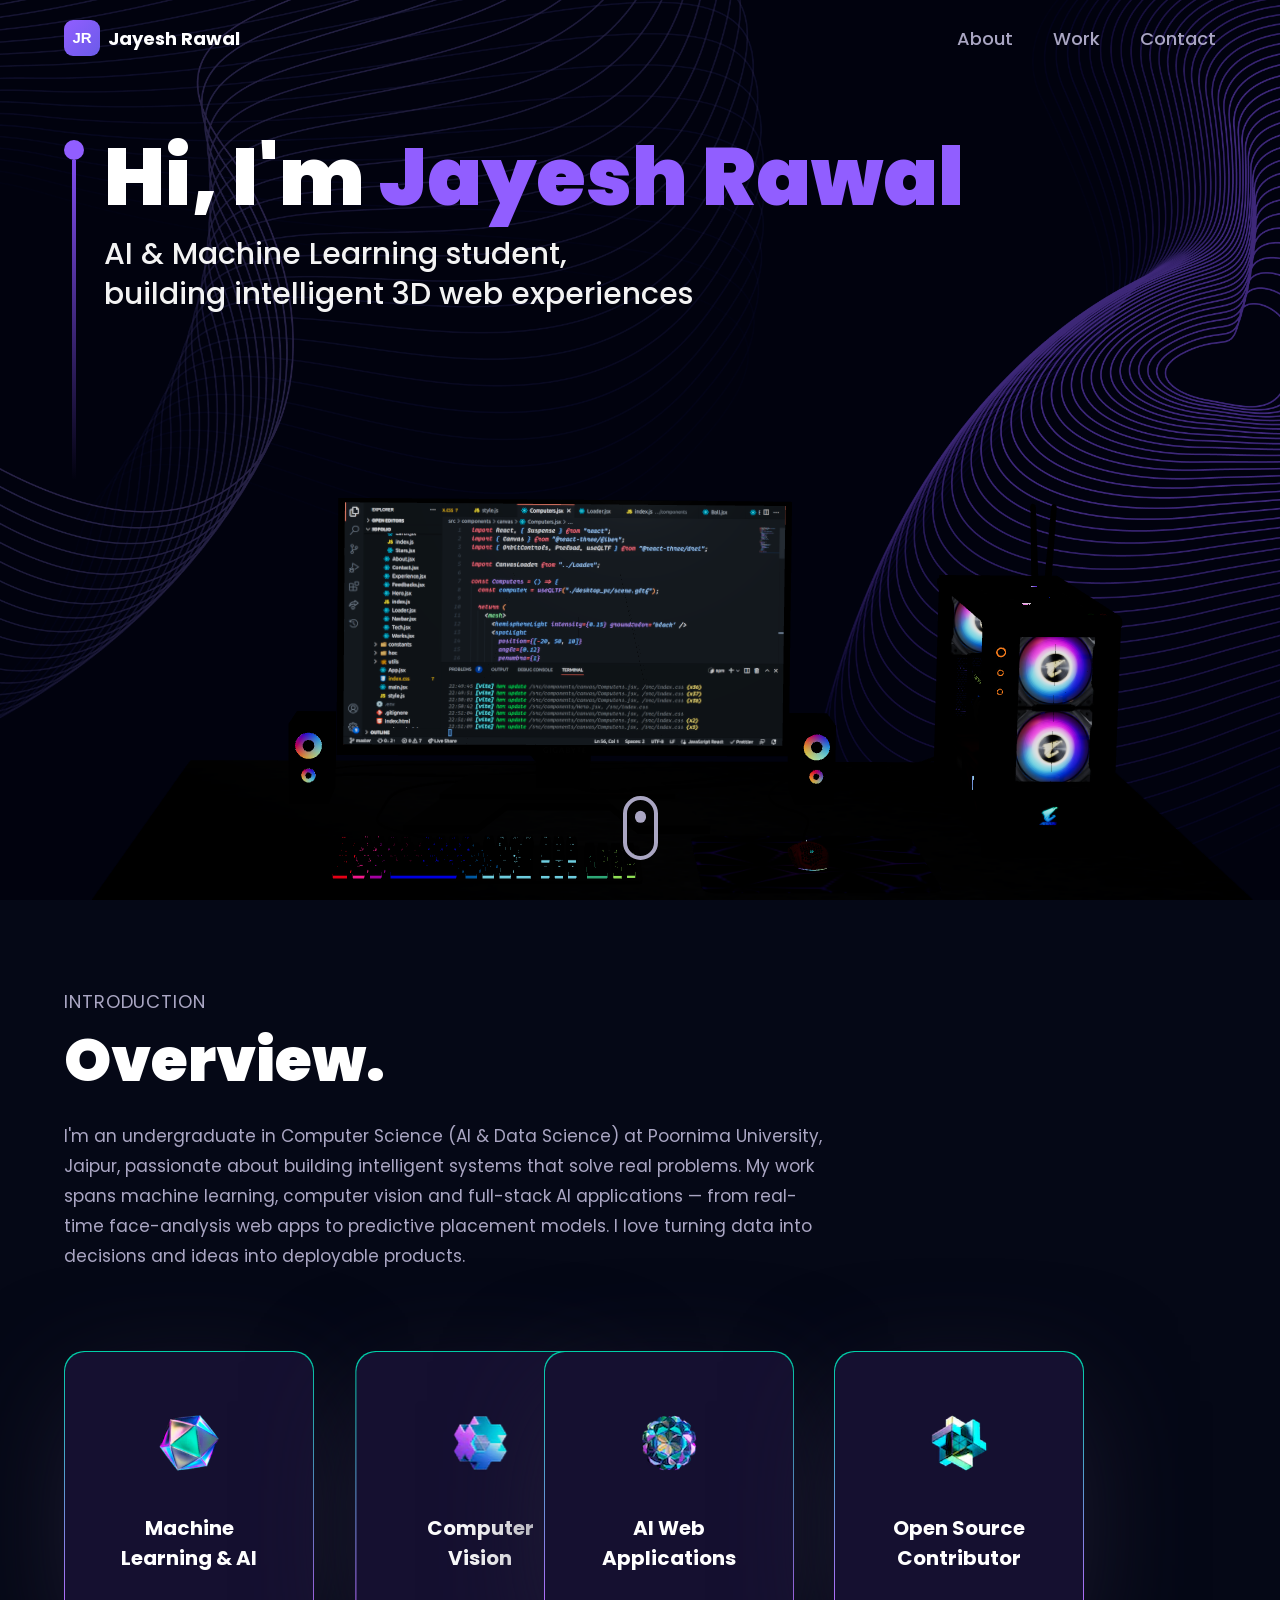
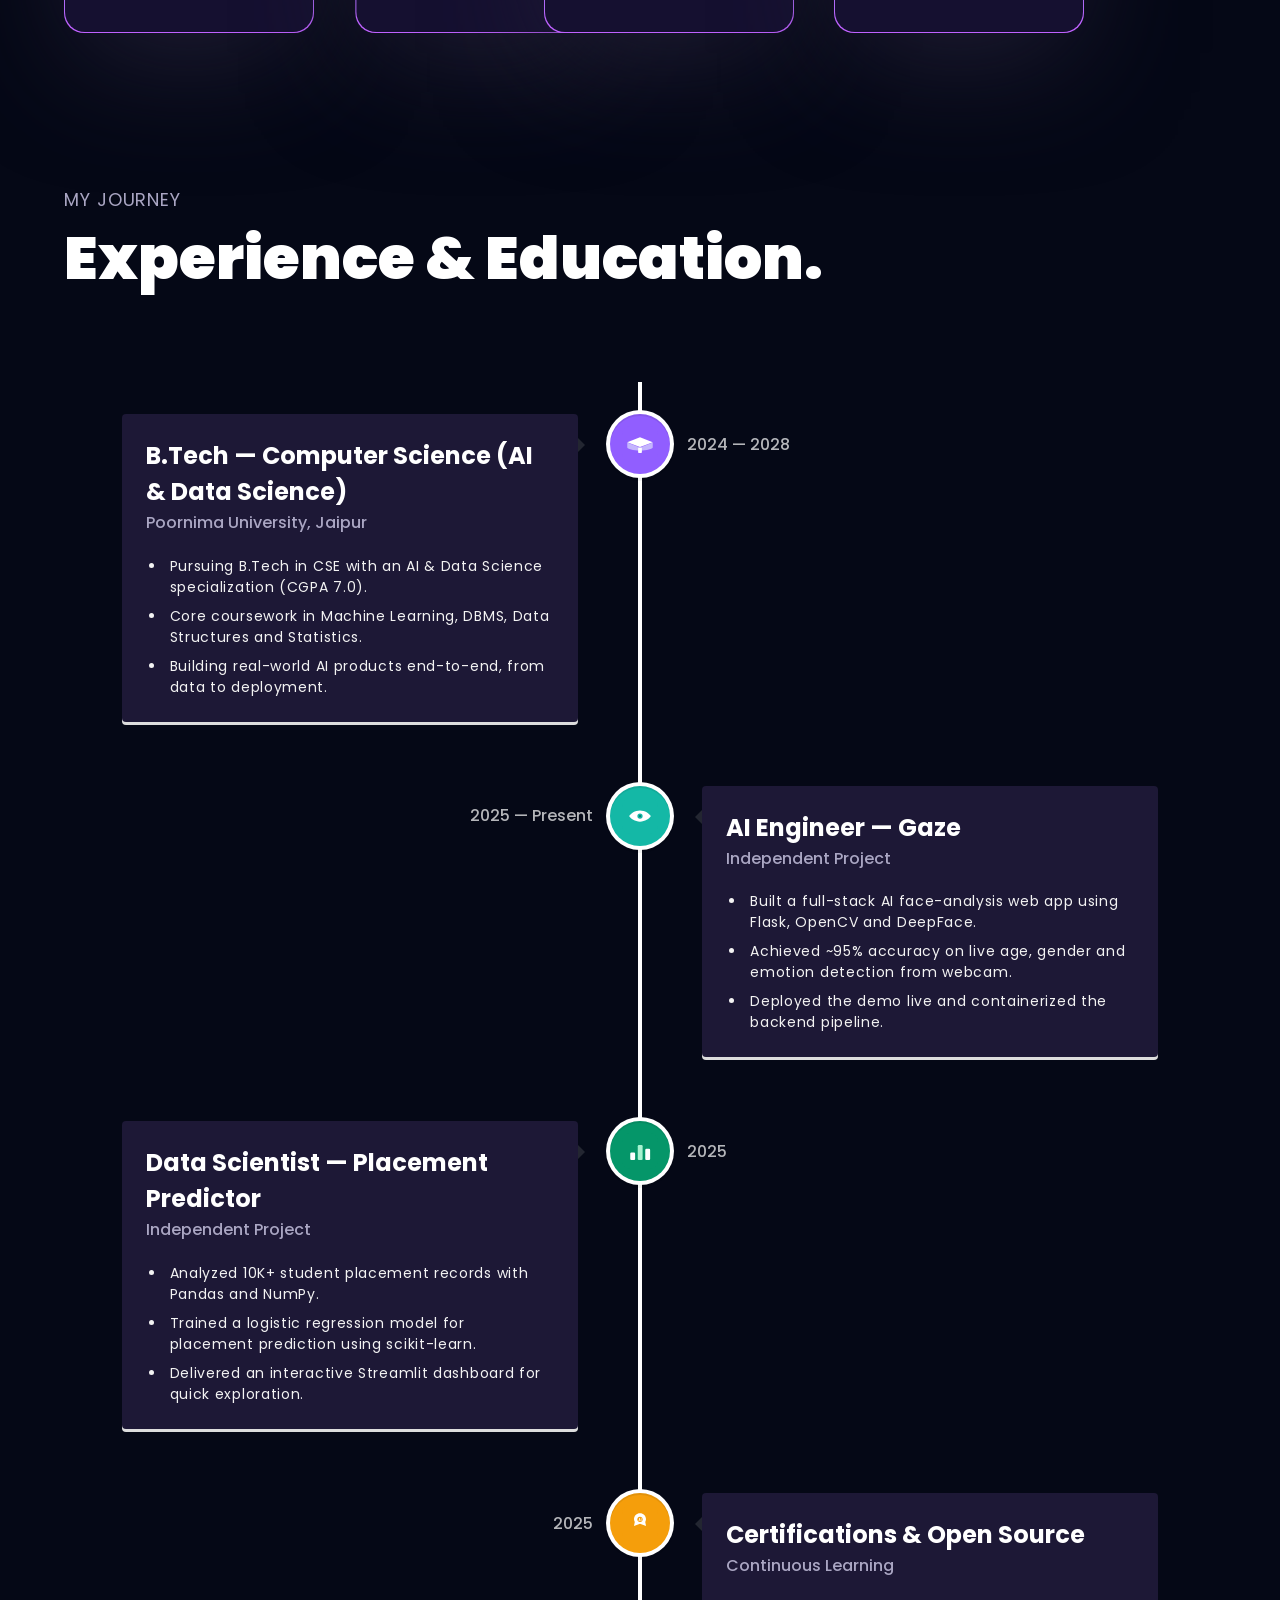
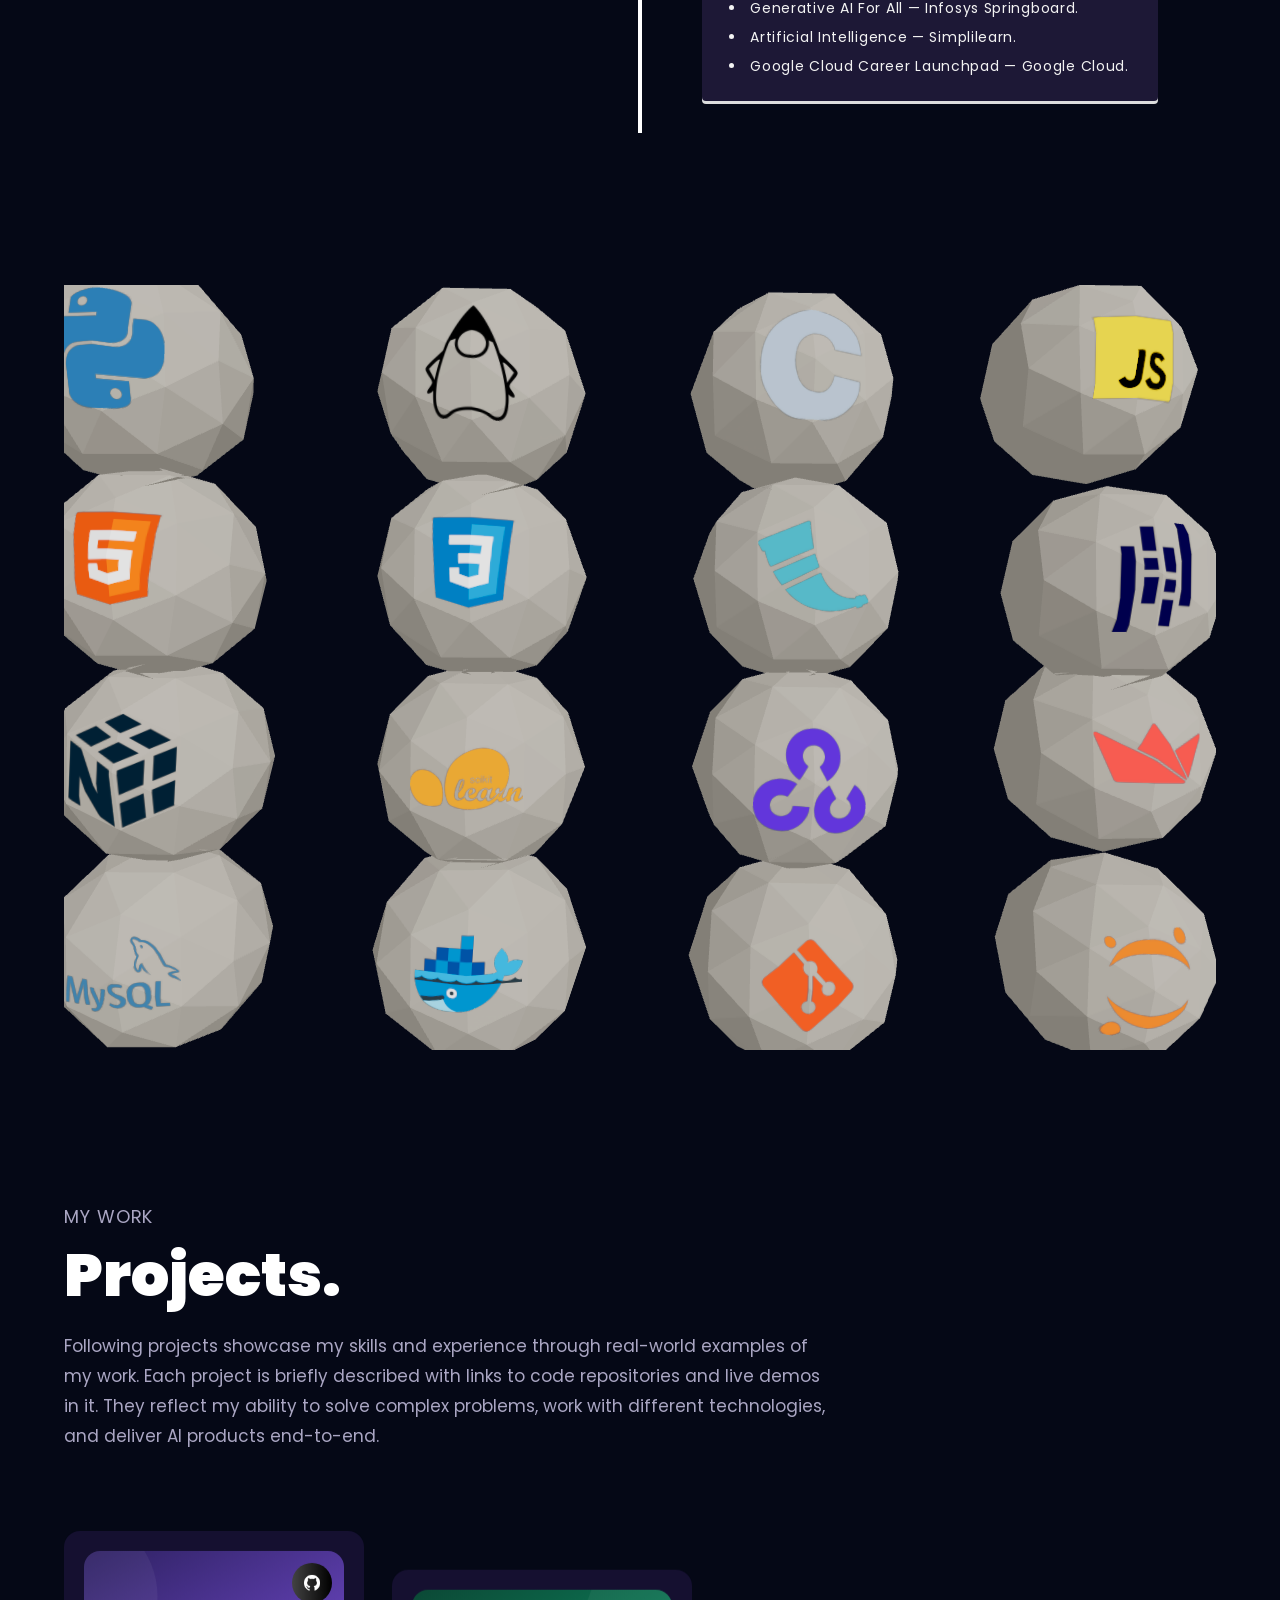
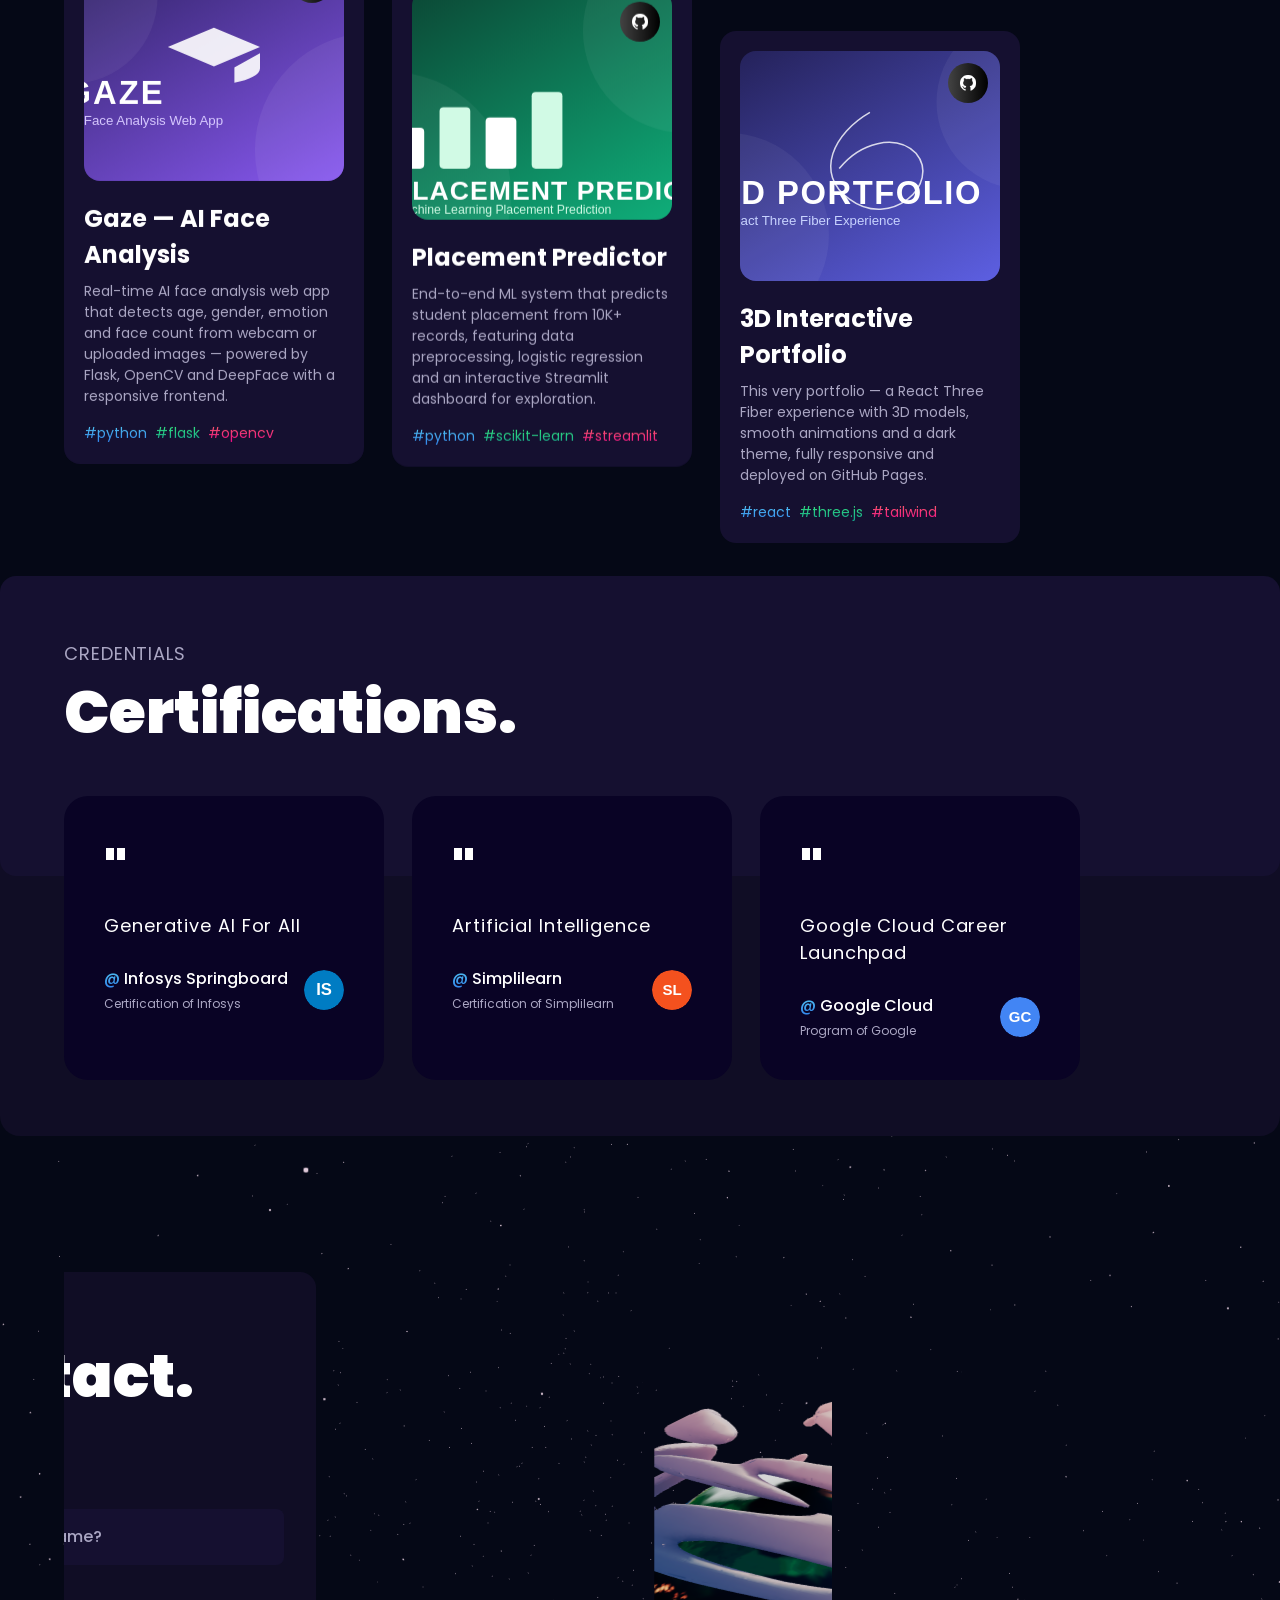
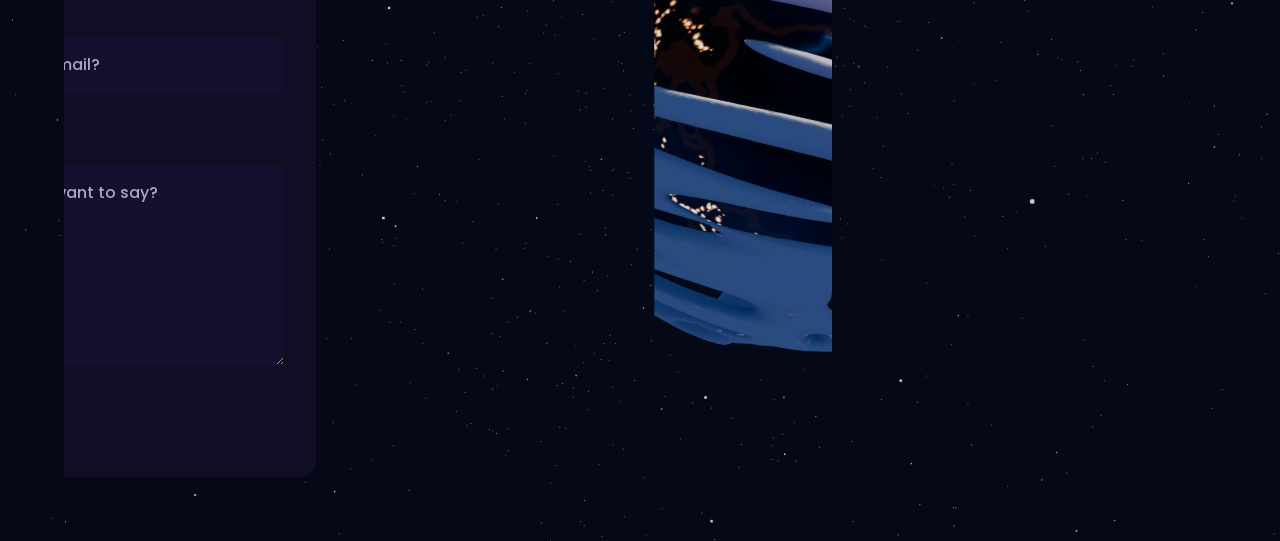
==== commit 247e9009: "Fix bugs: single-canvas tech grid, PNG ball textures, loader class, absolute model paths, error boun" ====
--- a/index.html
+++ b/index.html
@@ -5,8 +5,8 @@
     <link rel="icon" type="image/svg+xml" href="./logo.svg" />
     <meta name="viewport" content="width=device-width, initial-scale=1.0" />
     <title>Jayesh Rawal — 3D Portfolio</title>
-    <script type="module" crossorigin src="/assets/index-bJVStSAj.js"></script>
-    <link rel="stylesheet" crossorigin href="/assets/index-eVpzRqJa.css">
+    <script type="module" crossorigin src="/assets/index-Q1wTnObh.js"></script>
+    <link rel="stylesheet" crossorigin href="/assets/index-5GBpnWET.css">
   </head>
   <body>
     <div id="root"></div>
--- a/assets/index-5GBpnWET.css
+++ b/assets/index-5GBpnWET.css
@@ -0,0 +1 @@
+@import"https://fonts.googleapis.com/css2?family=Poppins:wght@100;200;300;400;500;600;700;800;900&display=swap";.vertical-timeline *{-webkit-box-sizing:border-box;box-sizing:border-box}.vertical-timeline{width:95%;max-width:1170px;margin:0 auto;position:relative;padding:2em 0}.vertical-timeline:after{content:"";display:table;clear:both}.vertical-timeline:before{content:"";position:absolute;top:0;left:18px;height:100%;width:4px;background:var(--line-color)}.vertical-timeline.vertical-timeline--one-column-right:before{right:18px;left:unset}@media only screen and (min-width:1170px){.vertical-timeline.vertical-timeline--two-columns{width:90%}.vertical-timeline.vertical-timeline--two-columns:before{left:50%;margin-left:-2px}}.vertical-timeline-element{position:relative;margin:2em 0}.vertical-timeline-element>div{min-height:1px}.vertical-timeline-element:after{content:"";display:table;clear:both}.vertical-timeline-element:first-child{margin-top:0}.vertical-timeline-element:last-child{margin-bottom:0}@media only screen and (min-width:1170px){.vertical-timeline-element{margin:4em 0}.vertical-timeline-element:first-child{margin-top:0}.vertical-timeline-element:last-child{margin-bottom:0}}.vertical-timeline-element-icon{position:absolute;top:0;left:0;width:40px;height:40px;border-radius:50%;-webkit-box-shadow:0 0 0 4px #fff,inset 0 2px 0 rgba(0,0,0,.08),0 3px 0 4px rgba(0,0,0,.05);box-shadow:0 0 0 4px #fff,inset 0 2px #00000014,0 3px 0 4px #0000000d}.vertical-timeline--one-column-right .vertical-timeline-element-icon{right:0;left:unset}.vertical-timeline-element-icon svg{display:block;width:24px;height:24px;position:relative;left:50%;top:50%;margin-left:-12px;margin-top:-12px}@media only screen and (min-width:1170px){.vertical-timeline--two-columns .vertical-timeline-element-icon{width:60px;height:60px;left:50%;margin-left:-30px}}.vertical-timeline-element-icon{-webkit-transform:translateZ(0);-webkit-backface-visibility:hidden}.vertical-timeline--animate .vertical-timeline-element-icon.is-hidden{visibility:hidden}.vertical-timeline--animate .vertical-timeline-element-icon.bounce-in{visibility:visible;-webkit-animation:cd-bounce-1 .6s;animation:cd-bounce-1 .6s}@-webkit-keyframes cd-bounce-1{0%{opacity:0;-webkit-transform:scale(.5)}60%{opacity:1;-webkit-transform:scale(1.2)}to{-webkit-transform:scale(1)}}@keyframes cd-bounce-1{0%{opacity:0;-webkit-transform:scale(.5);transform:scale(.5)}60%{opacity:1;-webkit-transform:scale(1.2);transform:scale(1.2)}to{-webkit-transform:scale(1);transform:scale(1)}}.vertical-timeline-element-content{position:relative;margin-left:60px;background:#fff;border-radius:.25em;padding:1em;-webkit-box-shadow:0 3px 0 #ddd;box-shadow:0 3px #ddd}.vertical-timeline--one-column-right .vertical-timeline-element-content{margin-right:60px;margin-left:unset}.vertical-timeline-element--no-children .vertical-timeline-element-content{background:0 0;-webkit-box-shadow:none;box-shadow:none}.vertical-timeline-element-content:after{content:"";display:table;clear:both}.vertical-timeline-element-content h2{color:#303e49}.vertical-timeline-element-content .vertical-timeline-element-date,.vertical-timeline-element-content p{font-size:13px;font-size:.8125rem;font-weight:500}.vertical-timeline-element-content .vertical-timeline-element-date{display:inline-block}.vertical-timeline-element-content p{margin:1em 0 0;line-height:1.6}.vertical-timeline-element-title,.vertical-timeline-element-subtitle{margin:0}.vertical-timeline-element-content .vertical-timeline-element-date{float:left;padding:.8em 0;opacity:.7}.vertical-timeline-element-content-arrow{content:"";position:absolute;top:16px;right:100%;height:0;width:0;border:7px solid transparent;border-right:7px solid #fff}.vertical-timeline--one-column-right .vertical-timeline-element-content-arrow{content:"";position:absolute;top:16px;right:unset;left:100%;height:0;width:0;border:7px solid transparent;border-left:7px solid #fff}.vertical-timeline--one-column-right .vertical-timeline-element-content:before{left:100%;border-left:7px solid #fff;border-right:unset}.vertical-timeline-element--no-children .vertical-timeline-element-content:before{display:none}.vertical-timeline-element--no-children .vertical-timeline-element-content-arrow{display:none}@media only screen and (min-width:768px){.vertical-timeline-element-content h2{font-size:20px;font-size:1.25rem}.vertical-timeline-element-content p{font-size:16px;font-size:1rem}.vertical-timeline-element-content .vertical-timeline-element-date{font-size:14px;font-size:.875rem}}@media only screen and (min-width:1170px){.vertical-timeline--two-columns .vertical-timeline-element-content{margin-left:0;padding:1.5em;width:44%}.vertical-timeline--two-columns .vertical-timeline-element-content-arrow{top:24px;left:100%;-webkit-transform:rotate(180deg);transform:rotate(180deg)}.vertical-timeline--two-columns .vertical-timeline-element-content .vertical-timeline-element-date{position:absolute;width:100%;left:124%;top:6px;font-size:16px;font-size:1rem}.vertical-timeline--two-columns .vertical-timeline-element.vertical-timeline-element--right .vertical-timeline-element-content,.vertical-timeline--two-columns .vertical-timeline-element:nth-child(2n):not(.vertical-timeline-element--left) .vertical-timeline-element-content{float:right}.vertical-timeline--two-columns .vertical-timeline-element.vertical-timeline-element--right .vertical-timeline-element-content-arrow,.vertical-timeline--two-columns .vertical-timeline-element:nth-child(2n):not(.vertical-timeline-element--left) .vertical-timeline-element-content-arrow{top:24px;left:auto;right:100%;-webkit-transform:rotate(0);transform:rotate(0)}.vertical-timeline--one-column-right .vertical-timeline-element.vertical-timeline-element--right .vertical-timeline-element-content-arrow,.vertical-timeline--one-column-right .vertical-timeline-element:nth-child(2n):not(.vertical-timeline-element--left) .vertical-timeline-element-content-arrow{top:24px;left:100%;right:auto;-webkit-transform:rotate(0);transform:rotate(0)}.vertical-timeline--two-columns .vertical-timeline-element.vertical-timeline-element--right .vertical-timeline-element-content .vertical-timeline-element-date,.vertical-timeline--two-columns .vertical-timeline-element:nth-child(2n):not(.vertical-timeline-element--left) .vertical-timeline-element-content .vertical-timeline-element-date{left:auto;right:124%;text-align:right}}.vertical-timeline--animate .vertical-timeline-element-content.is-hidden{visibility:hidden}.vertical-timeline--animate .vertical-timeline-element-content.bounce-in{visibility:visible;-webkit-animation:cd-bounce-2 .6s;animation:cd-bounce-2 .6s}@media only screen and (min-width:1170px){.vertical-timeline--two-columns.vertical-timeline--animate .vertical-timeline-element.vertical-timeline-element--right .vertical-timeline-element-content.bounce-in,.vertical-timeline--two-columns.vertical-timeline--animate .vertical-timeline-element:nth-child(2n):not(.vertical-timeline-element--left) .vertical-timeline-element-content.bounce-in{-webkit-animation:cd-bounce-2-inverse .6s;animation:cd-bounce-2-inverse .6s}}@media only screen and (max-width:1169px){.vertical-timeline--animate .vertical-timeline-element-content.bounce-in{visibility:visible;-webkit-animation:cd-bounce-2-inverse .6s;animation:cd-bounce-2-inverse .6s}}@-webkit-keyframes cd-bounce-2{0%{opacity:0;-webkit-transform:translateX(-100px)}60%{opacity:1;-webkit-transform:translateX(20px)}to{-webkit-transform:translateX(0)}}@keyframes cd-bounce-2{0%{opacity:0;-webkit-transform:translateX(-100px);transform:translate(-100px)}60%{opacity:1;-webkit-transform:translateX(20px);transform:translate(20px)}to{-webkit-transform:translateX(0);transform:translate(0)}}@-webkit-keyframes cd-bounce-2-inverse{0%{opacity:0;-webkit-transform:translateX(100px)}60%{opacity:1;-webkit-transform:translateX(-20px)}to{-webkit-transform:translateX(0)}}@keyframes cd-bounce-2-inverse{0%{opacity:0;-webkit-transform:translateX(100px);transform:translate(100px)}60%{opacity:1;-webkit-transform:translateX(-20px);transform:translate(-20px)}to{-webkit-transform:translateX(0);transform:translate(0)}}*,:before,:after{box-sizing:border-box;border-width:0;border-style:solid;border-color:#e5e7eb}:before,:after{--tw-content: ""}html,:host{line-height:1.5;-webkit-text-size-adjust:100%;-moz-tab-size:4;-o-tab-size:4;tab-size:4;font-family:ui-sans-serif,system-ui,sans-serif,"Apple Color Emoji","Segoe UI Emoji",Segoe UI Symbol,"Noto Color Emoji";font-feature-settings:normal;font-variation-settings:normal;-webkit-tap-highlight-color:transparent}body{margin:0;line-height:inherit}hr{height:0;color:inherit;border-top-width:1px}abbr:where([title]){-webkit-text-decoration:underline dotted;text-decoration:underline dotted}h1,h2,h3,h4,h5,h6{font-size:inherit;font-weight:inherit}a{color:inherit;text-decoration:inherit}b,strong{font-weight:bolder}code,kbd,samp,pre{font-family:ui-monospace,SFMono-Regular,Menlo,Monaco,Consolas,Liberation Mono,Courier New,monospace;font-feature-settings:normal;font-variation-settings:normal;font-size:1em}small{font-size:80%}sub,sup{font-size:75%;line-height:0;position:relative;vertical-align:baseline}sub{bottom:-.25em}sup{top:-.5em}table{text-indent:0;border-color:inherit;border-collapse:collapse}button,input,optgroup,select,textarea{font-family:inherit;font-feature-settings:inherit;font-variation-settings:inherit;font-size:100%;font-weight:inherit;line-height:inherit;color:inherit;margin:0;padding:0}button,select{text-transform:none}button,[type=button],[type=reset],[type=submit]{-webkit-appearance:button;background-color:transparent;background-image:none}:-moz-focusring{outline:auto}:-moz-ui-invalid{box-shadow:none}progress{vertical-align:baseline}::-webkit-inner-spin-button,::-webkit-outer-spin-button{height:auto}[type=search]{-webkit-appearance:textfield;outline-offset:-2px}::-webkit-search-decoration{-webkit-appearance:none}::-webkit-file-upload-button{-webkit-appearance:button;font:inherit}summary{display:list-item}blockquote,dl,dd,h1,h2,h3,h4,h5,h6,hr,figure,p,pre{margin:0}fieldset{margin:0;padding:0}legend{padding:0}ol,ul,menu{list-style:none;margin:0;padding:0}dialog{padding:0}textarea{resize:vertical}input::-moz-placeholder,textarea::-moz-placeholder{opacity:1;color:#9ca3af}input::placeholder,textarea::placeholder{opacity:1;color:#9ca3af}button,[role=button]{cursor:pointer}:disabled{cursor:default}img,svg,video,canvas,audio,iframe,embed,object{display:block;vertical-align:middle}img,video{max-width:100%;height:auto}[hidden]{display:none}*,:before,:after{--tw-border-spacing-x: 0;--tw-border-spacing-y: 0;--tw-translate-x: 0;--tw-translate-y: 0;--tw-rotate: 0;--tw-skew-x: 0;--tw-skew-y: 0;--tw-scale-x: 1;--tw-scale-y: 1;--tw-pan-x: ;--tw-pan-y: ;--tw-pinch-zoom: ;--tw-scroll-snap-strictness: proximity;--tw-gradient-from-position: ;--tw-gradient-via-position: ;--tw-gradient-to-position: ;--tw-ordinal: ;--tw-slashed-zero: ;--tw-numeric-figure: ;--tw-numeric-spacing: ;--tw-numeric-fraction: ;--tw-ring-inset: ;--tw-ring-offset-width: 0px;--tw-ring-offset-color: #fff;--tw-ring-color: rgb(59 130 246 / .5);--tw-ring-offset-shadow: 0 0 #0000;--tw-ring-shadow: 0 0 #0000;--tw-shadow: 0 0 #0000;--tw-shadow-colored: 0 0 #0000;--tw-blur: ;--tw-brightness: ;--tw-contrast: ;--tw-grayscale: ;--tw-hue-rotate: ;--tw-invert: ;--tw-saturate: ;--tw-sepia: ;--tw-drop-shadow: ;--tw-backdrop-blur: ;--tw-backdrop-brightness: ;--tw-backdrop-contrast: ;--tw-backdrop-grayscale: ;--tw-backdrop-hue-rotate: ;--tw-backdrop-invert: ;--tw-backdrop-opacity: ;--tw-backdrop-saturate: ;--tw-backdrop-sepia: }::backdrop{--tw-border-spacing-x: 0;--tw-border-spacing-y: 0;--tw-translate-x: 0;--tw-translate-y: 0;--tw-rotate: 0;--tw-skew-x: 0;--tw-skew-y: 0;--tw-scale-x: 1;--tw-scale-y: 1;--tw-pan-x: ;--tw-pan-y: ;--tw-pinch-zoom: ;--tw-scroll-snap-strictness: proximity;--tw-gradient-from-position: ;--tw-gradient-via-position: ;--tw-gradient-to-position: ;--tw-ordinal: ;--tw-slashed-zero: ;--tw-numeric-figure: ;--tw-numeric-spacing: ;--tw-numeric-fraction: ;--tw-ring-inset: ;--tw-ring-offset-width: 0px;--tw-ring-offset-color: #fff;--tw-ring-color: rgb(59 130 246 / .5);--tw-ring-offset-shadow: 0 0 #0000;--tw-ring-shadow: 0 0 #0000;--tw-shadow: 0 0 #0000;--tw-shadow-colored: 0 0 #0000;--tw-blur: ;--tw-brightness: ;--tw-contrast: ;--tw-grayscale: ;--tw-hue-rotate: ;--tw-invert: ;--tw-saturate: ;--tw-sepia: ;--tw-drop-shadow: ;--tw-backdrop-blur: ;--tw-backdrop-brightness: ;--tw-backdrop-contrast: ;--tw-backdrop-grayscale: ;--tw-backdrop-hue-rotate: ;--tw-backdrop-invert: ;--tw-backdrop-opacity: ;--tw-backdrop-saturate: ;--tw-backdrop-sepia: }.static{position:static}.fixed{position:fixed}.absolute{position:absolute}.relative{position:relative}.inset-0{top:0;right:0;bottom:0;left:0}.bottom-32{bottom:8rem}.right-0{right:0}.top-0{top:0}.top-20{top:5rem}.top-\[120px\]{top:120px}.z-0{z-index:0}.z-10{z-index:10}.z-20{z-index:20}.z-\[-1\]{z-index:-1}.m-3{margin:.75rem}.mx-4{margin-left:1rem;margin-right:1rem}.mx-auto{margin-left:auto;margin-right:auto}.my-2{margin-top:.5rem;margin-bottom:.5rem}.-mt-20{margin-top:-5rem}.mb-1{margin-bottom:.25rem}.mb-2{margin-bottom:.5rem}.mb-4{margin-bottom:1rem}.ml-5{margin-left:1.25rem}.mt-1{margin-top:.25rem}.mt-12{margin-top:3rem}.mt-2{margin-top:.5rem}.mt-20{margin-top:5rem}.mt-3{margin-top:.75rem}.mt-4{margin-top:1rem}.mt-5{margin-top:1.25rem}.mt-7{margin-top:1.75rem}.flex{display:flex}.hidden{display:none}.h-1\/2{height:50%}.h-10{height:2.5rem}.h-16{height:4rem}.h-3{height:.75rem}.h-40{height:10rem}.h-5{height:1.25rem}.h-9{height:2.25rem}.h-\[230px\]{height:230px}.h-\[28px\]{height:28px}.h-\[350px\]{height:350px}.h-\[60\%\]{height:60%}.h-\[64px\]{height:64px}.h-\[70vh\]{height:70vh}.h-auto{height:auto}.h-full{height:100%}.h-screen{height:100vh}.min-h-\[280px\]{min-height:280px}.min-h-\[300px\]{min-height:300px}.min-h-screen{min-height:100vh}.w-1{width:.25rem}.w-1\/2{width:50%}.w-10{width:2.5rem}.w-16{width:4rem}.w-3{width:.75rem}.w-5{width:1.25rem}.w-9{width:2.25rem}.w-\[28px\]{width:28px}.w-\[35px\]{width:35px}.w-\[60\%\]{width:60%}.w-fit{width:-moz-fit-content;width:fit-content}.w-full{width:100%}.min-w-\[140px\]{min-width:140px}.max-w-3xl{max-width:48rem}.max-w-7xl{max-width:80rem}.max-w-\[250px\]{max-width:250px}.flex-1{flex:1 1 0%}.flex-\[0\.75\]{flex:.75}.cursor-pointer{cursor:pointer}.list-disc{list-style-type:disc}.list-none{list-style-type:none}.flex-row{flex-direction:row}.flex-col{flex-direction:column}.flex-col-reverse{flex-direction:column-reverse}.flex-wrap{flex-wrap:wrap}.items-start{align-items:flex-start}.items-center{align-items:center}.justify-end{justify-content:flex-end}.justify-center{justify-content:center}.justify-between{justify-content:space-between}.justify-evenly{justify-content:space-evenly}.gap-1{gap:.25rem}.gap-10{gap:2.5rem}.gap-2{gap:.5rem}.gap-4{gap:1rem}.gap-5{gap:1.25rem}.gap-7{gap:1.75rem}.gap-8{gap:2rem}.space-y-2>:not([hidden])~:not([hidden]){--tw-space-y-reverse: 0;margin-top:calc(.5rem * calc(1 - var(--tw-space-y-reverse)));margin-bottom:calc(.5rem * var(--tw-space-y-reverse))}.overflow-hidden{overflow:hidden}.rounded-2xl{border-radius:1rem}.rounded-3xl{border-radius:1.5rem}.rounded-\[20px\]{border-radius:20px}.rounded-full{border-radius:9999px}.rounded-lg{border-radius:.5rem}.rounded-xl{border-radius:.75rem}.border-4{border-width:4px}.border-none{border-style:none}.border-secondary{--tw-border-opacity: 1;border-color:rgb(170 166 195 / var(--tw-border-opacity))}.bg-\[\#915EFF\]{--tw-bg-opacity: 1;background-color:rgb(145 94 255 / var(--tw-bg-opacity))}.bg-black-100{--tw-bg-opacity: 1;background-color:rgb(16 13 37 / var(--tw-bg-opacity))}.bg-black-200{--tw-bg-opacity: 1;background-color:rgb(9 3 37 / var(--tw-bg-opacity))}.bg-primary{--tw-bg-opacity: 1;background-color:rgb(5 8 22 / var(--tw-bg-opacity))}.bg-secondary{--tw-bg-opacity: 1;background-color:rgb(170 166 195 / var(--tw-bg-opacity))}.bg-tertiary{--tw-bg-opacity: 1;background-color:rgb(21 16 48 / var(--tw-bg-opacity))}.bg-transparent{background-color:transparent}.bg-hero-pattern{background-image:url(/assets/herobg-SogpARU-.png)}.bg-cover{background-size:cover}.bg-center{background-position:center}.bg-no-repeat{background-repeat:no-repeat}.object-contain{-o-object-fit:contain;object-fit:contain}.object-cover{-o-object-fit:cover;object-fit:cover}.p-10{padding:2.5rem}.p-2{padding:.5rem}.p-5{padding:1.25rem}.p-6{padding:1.5rem}.p-8{padding:2rem}.p-\[1px\]{padding:1px}.px-12{padding-left:3rem;padding-right:3rem}.px-6{padding-left:1.5rem;padding-right:1.5rem}.px-8{padding-left:2rem;padding-right:2rem}.py-10{padding-top:2.5rem;padding-bottom:2.5rem}.py-3{padding-top:.75rem;padding-bottom:.75rem}.py-4{padding-top:1rem;padding-bottom:1rem}.py-5{padding-top:1.25rem;padding-bottom:1.25rem}.py-6{padding-top:1.5rem;padding-bottom:1.5rem}.pb-14{padding-bottom:3.5rem}.pl-1{padding-left:.25rem}.text-center{text-align:center}.text-2xl{font-size:1.5rem;line-height:2rem}.text-\[12px\]{font-size:12px}.text-\[14px\]{font-size:14px}.text-\[16px\]{font-size:16px}.text-\[17px\]{font-size:17px}.text-\[18px\]{font-size:18px}.text-\[20px\]{font-size:20px}.text-\[24px\]{font-size:24px}.text-\[30px\]{font-size:30px}.text-\[40px\]{font-size:40px}.text-\[48px\]{font-size:48px}.font-black{font-weight:900}.font-bold{font-weight:700}.font-medium{font-weight:500}.font-semibold{font-weight:600}.uppercase{text-transform:uppercase}.leading-\[30px\]{line-height:30px}.tracking-wider{letter-spacing:.05em}.text-\[\#915EFF\]{--tw-text-opacity: 1;color:rgb(145 94 255 / var(--tw-text-opacity))}.text-\[\#dfd9ff\]{--tw-text-opacity: 1;color:rgb(223 217 255 / var(--tw-text-opacity))}.text-secondary{--tw-text-opacity: 1;color:rgb(170 166 195 / var(--tw-text-opacity))}.text-white{--tw-text-opacity: 1;color:rgb(255 255 255 / var(--tw-text-opacity))}.text-white-100{--tw-text-opacity: 1;color:rgb(243 243 243 / var(--tw-text-opacity))}.shadow-card{--tw-shadow: 0px 35px 120px -15px #211e35;--tw-shadow-colored: 0px 35px 120px -15px var(--tw-shadow-color);box-shadow:var(--tw-ring-offset-shadow, 0 0 #0000),var(--tw-ring-shadow, 0 0 #0000),var(--tw-shadow)}.shadow-md{--tw-shadow: 0 4px 6px -1px rgb(0 0 0 / .1), 0 2px 4px -2px rgb(0 0 0 / .1);--tw-shadow-colored: 0 4px 6px -1px var(--tw-shadow-color), 0 2px 4px -2px var(--tw-shadow-color);box-shadow:var(--tw-ring-offset-shadow, 0 0 #0000),var(--tw-ring-shadow, 0 0 #0000),var(--tw-shadow)}.shadow-primary{--tw-shadow-color: #050816;--tw-shadow: var(--tw-shadow-colored)}.outline-none{outline:2px solid transparent;outline-offset:2px}.transition{transition-property:color,background-color,border-color,text-decoration-color,fill,stroke,opacity,box-shadow,transform,filter,-webkit-backdrop-filter;transition-property:color,background-color,border-color,text-decoration-color,fill,stroke,opacity,box-shadow,transform,filter,backdrop-filter;transition-property:color,background-color,border-color,text-decoration-color,fill,stroke,opacity,box-shadow,transform,filter,backdrop-filter,-webkit-backdrop-filter;transition-timing-function:cubic-bezier(.4,0,.2,1);transition-duration:.15s}*{margin:0;padding:0;box-sizing:border-box;font-family:Poppins,sans-serif;scroll-behavior:smooth;color-scheme:dark}.hash-span{margin-top:-100px;padding-bottom:100px;display:block}.black-gradient{background:#000;background:linear-gradient(to right,#434343,#000)}.violet-gradient{background:#804dee;background:linear-gradient(-90deg,#804dee,#3c335000);background:-webkit-linear-gradient(-90deg,#804dee 0%,rgba(60,51,80,0) 100%)}.green-pink-gradient{background:linear-gradient(90.13deg,#00cea8 1.9%,#bf61ff 97.5%);background:-webkit-linear-gradient(-90.13deg,#00cea8 1.9%,#bf61ff 97.5%)}.orange-text-gradient{background:#f12711;background:linear-gradient(to top,#f12711,#f5af19);-webkit-background-clip:text;-webkit-text-fill-color:transparent}.green-text-gradient{background:#11998e;background:linear-gradient(to top,#11998e,#38ef7d);-webkit-background-clip:text;-webkit-text-fill-color:transparent}.blue-text-gradient{background:#56ccf2;background:linear-gradient(to top,#2f80ed,#56ccf2);-webkit-background-clip:text;-webkit-text-fill-color:transparent}.pink-text-gradient{background:#ec008c;background:linear-gradient(to top,#ec008c,#fc6767);-webkit-background-clip:text;-webkit-text-fill-color:transparent}.canvas-loader{font-size:10px;width:1em;height:1em;border-radius:50%;position:relative;text-indent:-9999em;animation:mulShdSpin 1.1s infinite ease;transform:translateZ(0)}@keyframes mulShdSpin{0%,to{box-shadow:0 -2.6em #fff,1.8em -1.8em #fff3,2.5em 0 #fff3,1.75em 1.75em #fff3,0 2.5em #fff3,-1.8em 1.8em #fff3,-2.6em 0 #ffffff80,-1.8em -1.8em #ffffffb3}12.5%{box-shadow:0 -2.6em #ffffffb3,1.8em -1.8em #fff,2.5em 0 #fff3,1.75em 1.75em #fff3,0 2.5em #fff3,-1.8em 1.8em #fff3,-2.6em 0 #fff3,-1.8em -1.8em #ffffff80}25%{box-shadow:0 -2.6em #ffffff80,1.8em -1.8em #ffffffb3,2.5em 0 #fff,1.75em 1.75em #fff3,0 2.5em #fff3,-1.8em 1.8em #fff3,-2.6em 0 #fff3,-1.8em -1.8em #fff3}37.5%{box-shadow:0 -2.6em #fff3,1.8em -1.8em #ffffff80,2.5em 0 #ffffffb3,1.75em 1.75em #fff,0 2.5em #fff3,-1.8em 1.8em #fff3,-2.6em 0 #fff3,-1.8em -1.8em #fff3}50%{box-shadow:0 -2.6em #fff3,1.8em -1.8em #fff3,2.5em 0 #ffffff80,1.75em 1.75em #ffffffb3,0 2.5em #fff,-1.8em 1.8em #fff3,-2.6em 0 #fff3,-1.8em -1.8em #fff3}62.5%{box-shadow:0 -2.6em #fff3,1.8em -1.8em #fff3,2.5em 0 #fff3,1.75em 1.75em #ffffff80,0 2.5em #ffffffb3,-1.8em 1.8em #fff,-2.6em 0 #fff3,-1.8em -1.8em #fff3}75%{box-shadow:0 -2.6em #fff3,1.8em -1.8em #fff3,2.5em 0 #fff3,1.75em 1.75em #fff3,0 2.5em #ffffff80,-1.8em 1.8em #ffffffb3,-2.6em 0 #fff,-1.8em -1.8em #fff3}87.5%{box-shadow:0 -2.6em #fff3,1.8em -1.8em #fff3,2.5em 0 #fff3,1.75em 1.75em #fff3,0 2.5em #fff3,-1.8em 1.8em #ffffff80,-2.6em 0 #ffffffb3,-1.8em -1.8em #fff}}.placeholder\:text-secondary::-moz-placeholder{--tw-text-opacity: 1;color:rgb(170 166 195 / var(--tw-text-opacity))}.placeholder\:text-secondary::placeholder{--tw-text-opacity: 1;color:rgb(170 166 195 / var(--tw-text-opacity))}.hover\:text-white:hover{--tw-text-opacity: 1;color:rgb(255 255 255 / var(--tw-text-opacity))}@media not all and (min-width: 640px){.max-sm\:justify-center{justify-content:center}}@media (min-width: 450px){.xs\:bottom-10{bottom:2.5rem}.xs\:w-\[250px\]{width:250px}.xs\:w-\[320px\]{width:320px}.xs\:text-\[20px\]{font-size:20px}.xs\:text-\[40px\]{font-size:40px}.xs\:text-\[50px\]{font-size:50px}}@media (min-width: 640px){.sm\:block{display:block}.sm\:flex{display:flex}.sm\:hidden{display:none}.sm\:h-80{height:20rem}.sm\:h-\[85vh\]{height:85vh}.sm\:w-\[300px\]{width:300px}.sm\:px-16{padding-left:4rem;padding-right:4rem}.sm\:py-16{padding-top:4rem;padding-bottom:4rem}.sm\:text-\[18px\]{font-size:18px}.sm\:text-\[26px\]{font-size:26px}.sm\:text-\[50px\]{font-size:50px}.sm\:text-\[60px\]{font-size:60px}}@media (min-width: 768px){.md\:h-\[550px\]{height:550px}.md\:text-\[60px\]{font-size:60px}}@media (min-width: 1024px){.lg\:text-\[30px\]{font-size:30px}.lg\:text-\[80px\]{font-size:80px}.lg\:leading-\[40px\]{line-height:40px}.lg\:leading-\[98px\]{line-height:98px}}@media (min-width: 1280px){.xl\:mt-12{margin-top:3rem}.xl\:h-auto{height:auto}.xl\:flex-1{flex:1 1 0%}.xl\:flex-row{flex-direction:row}}
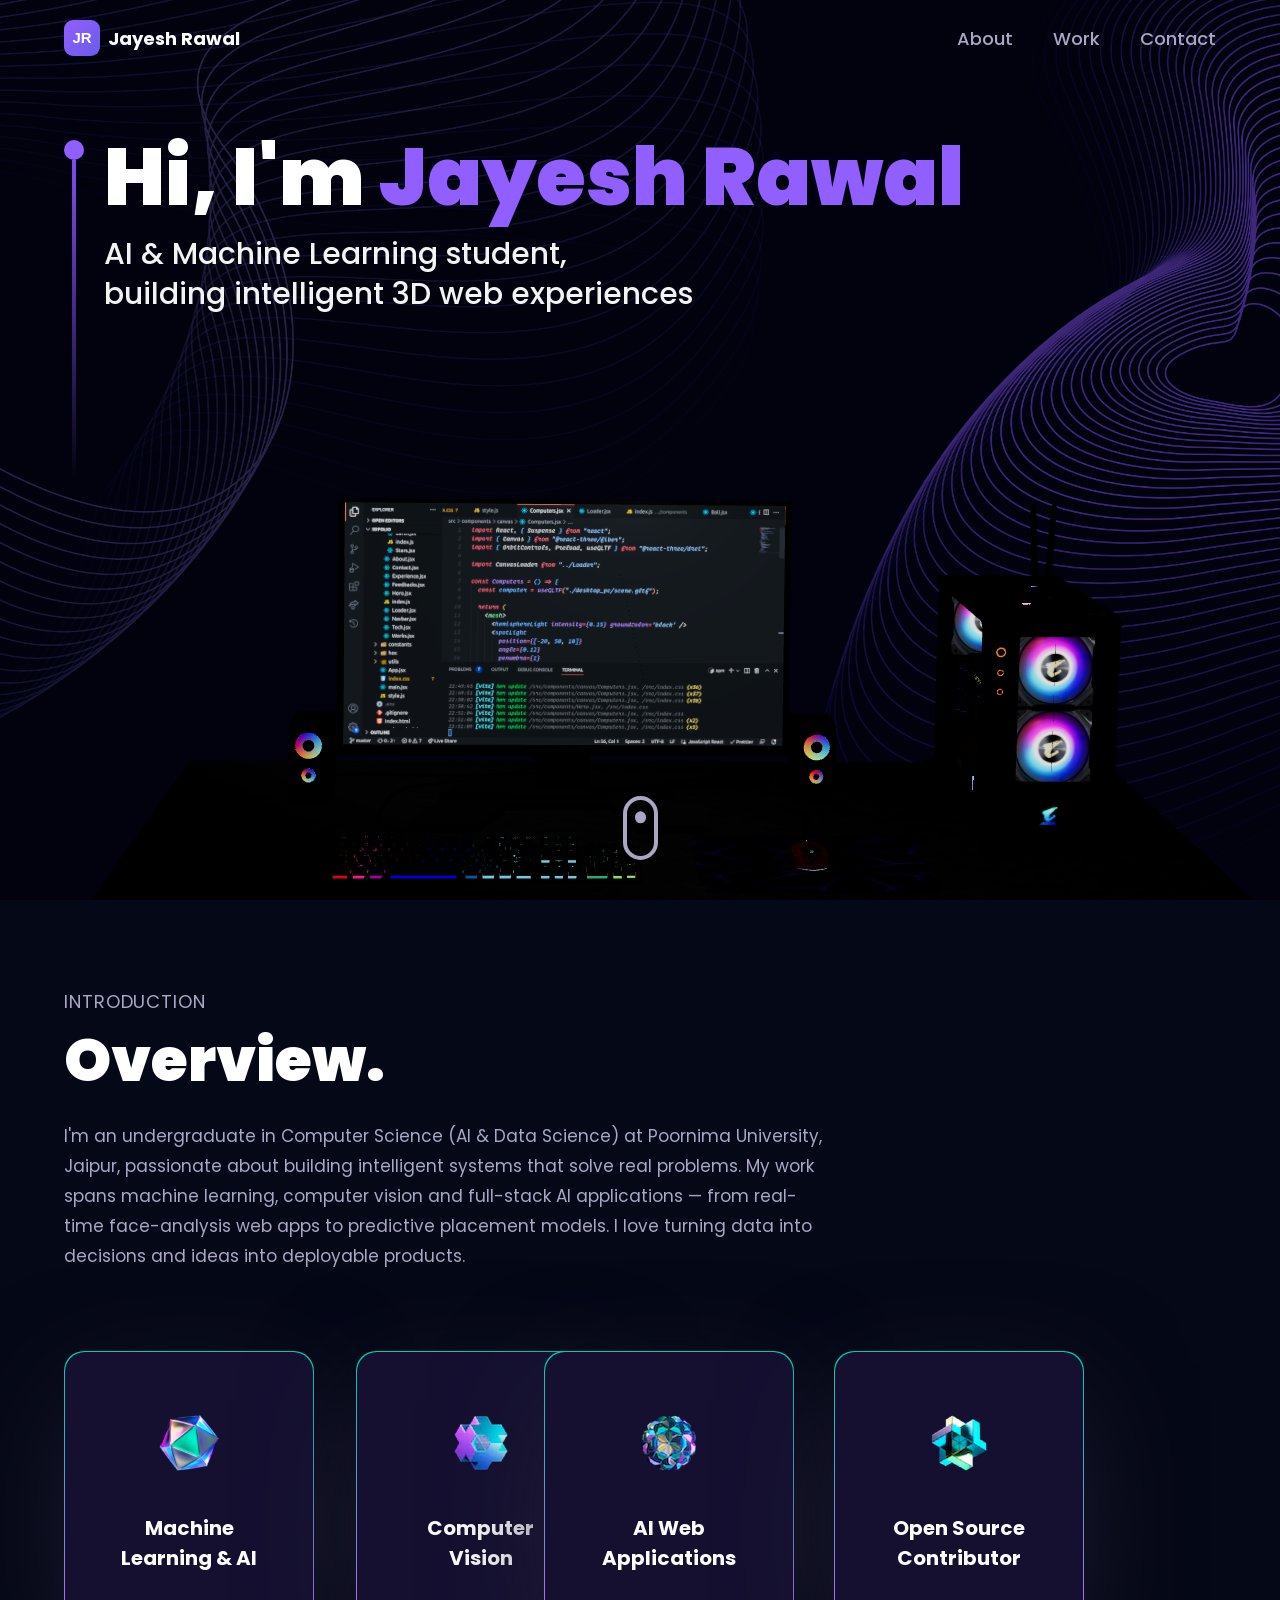
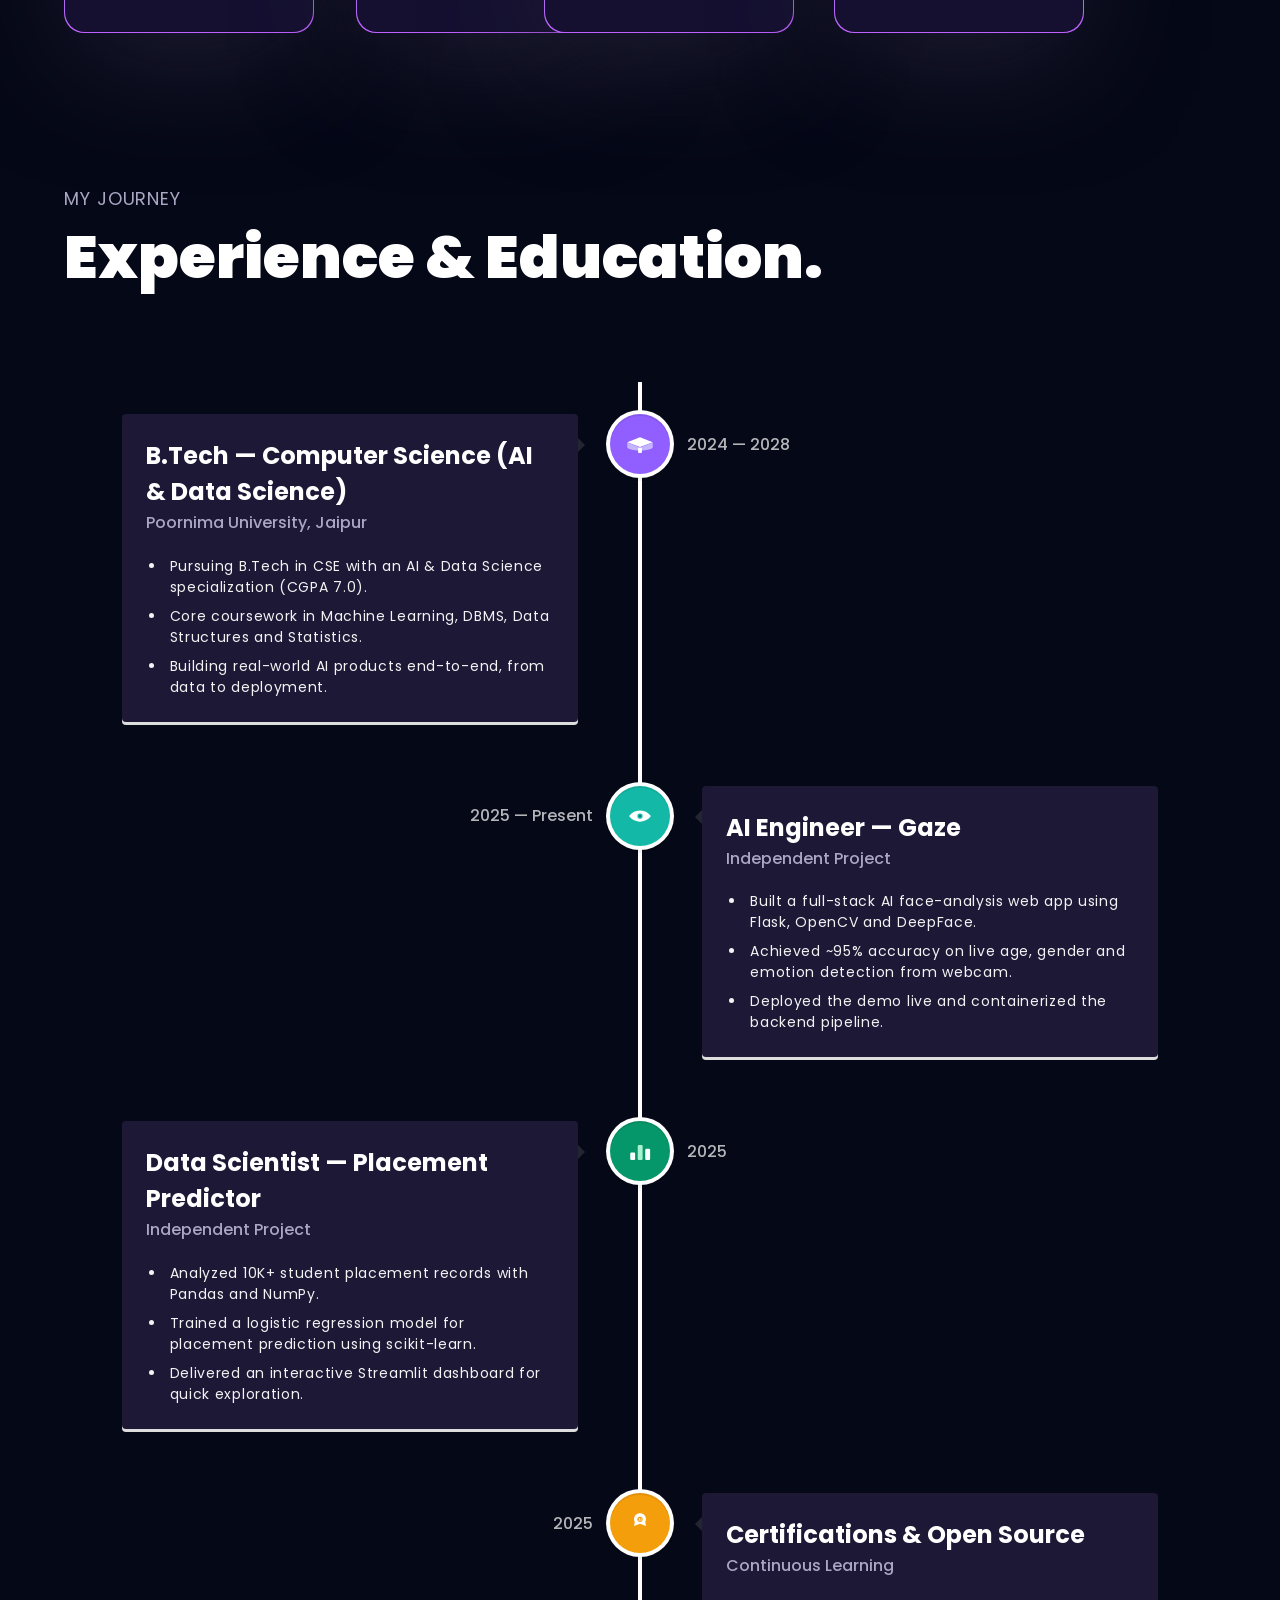
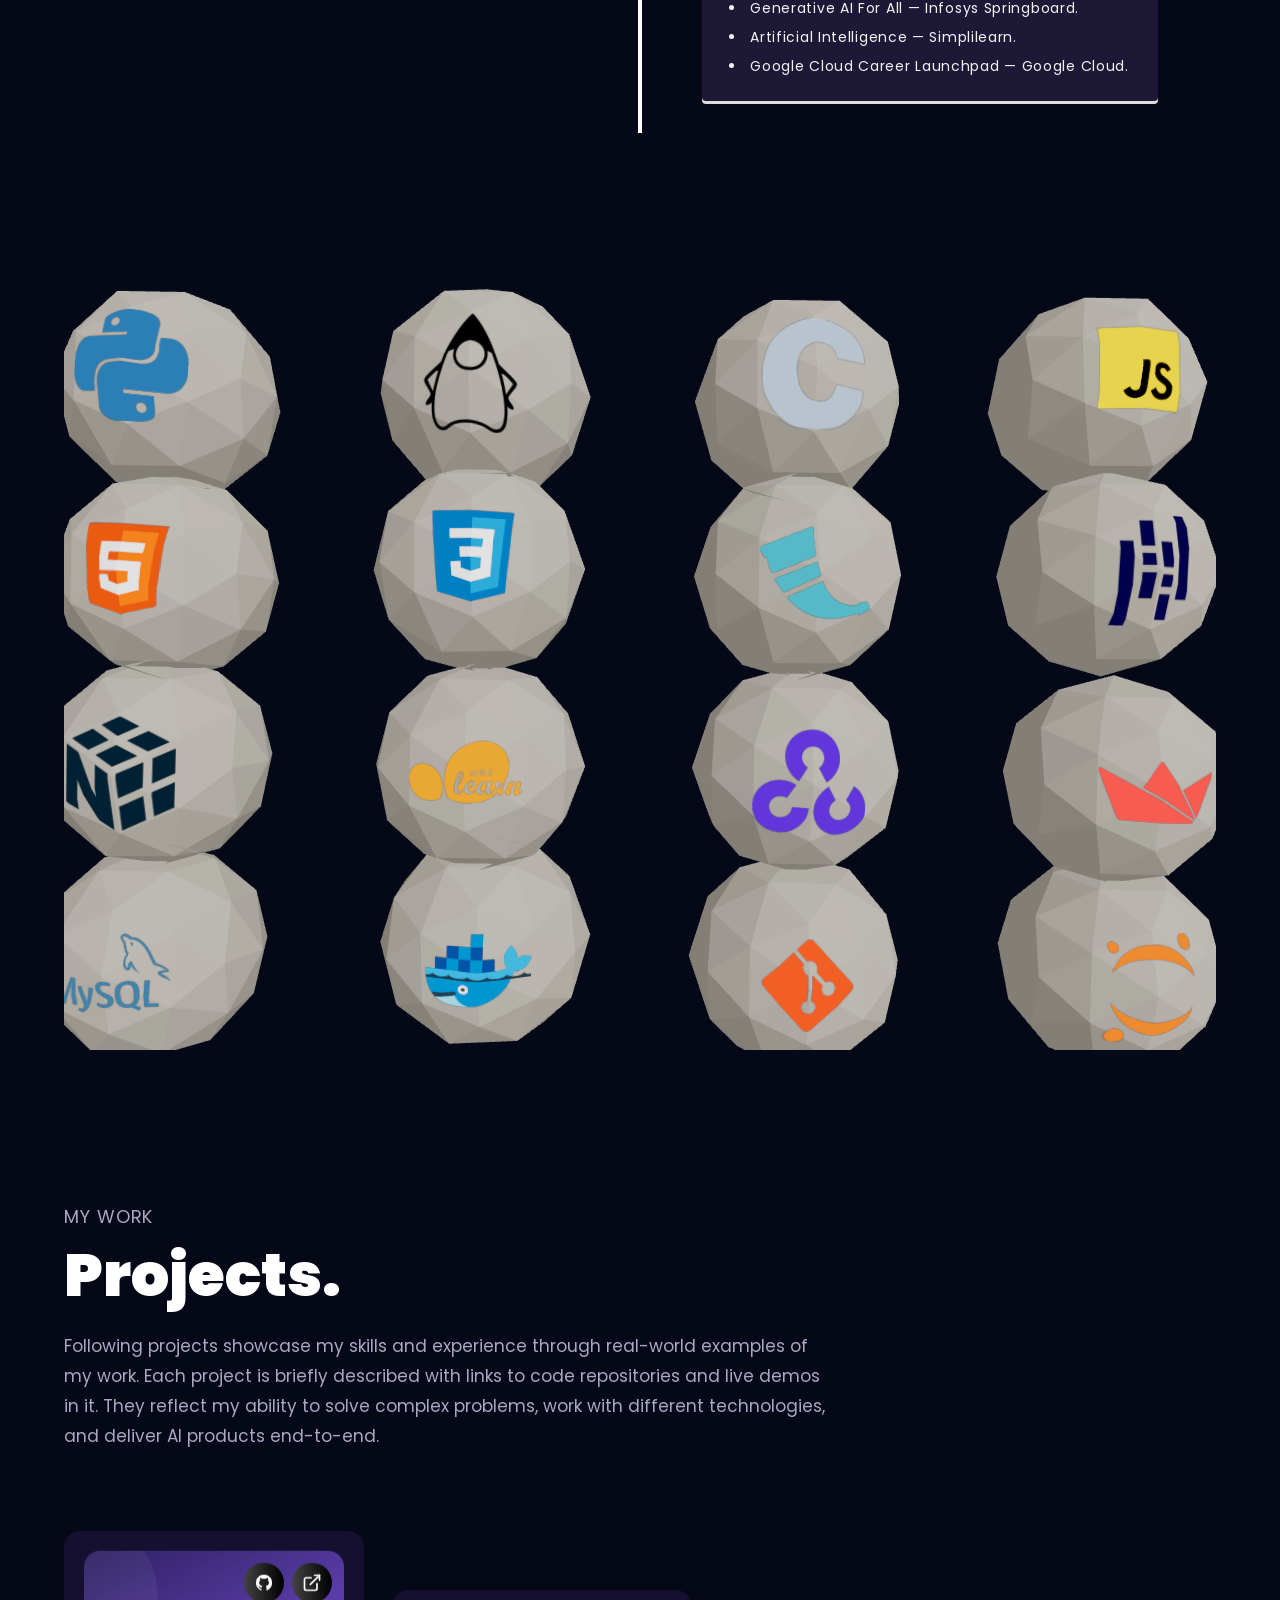
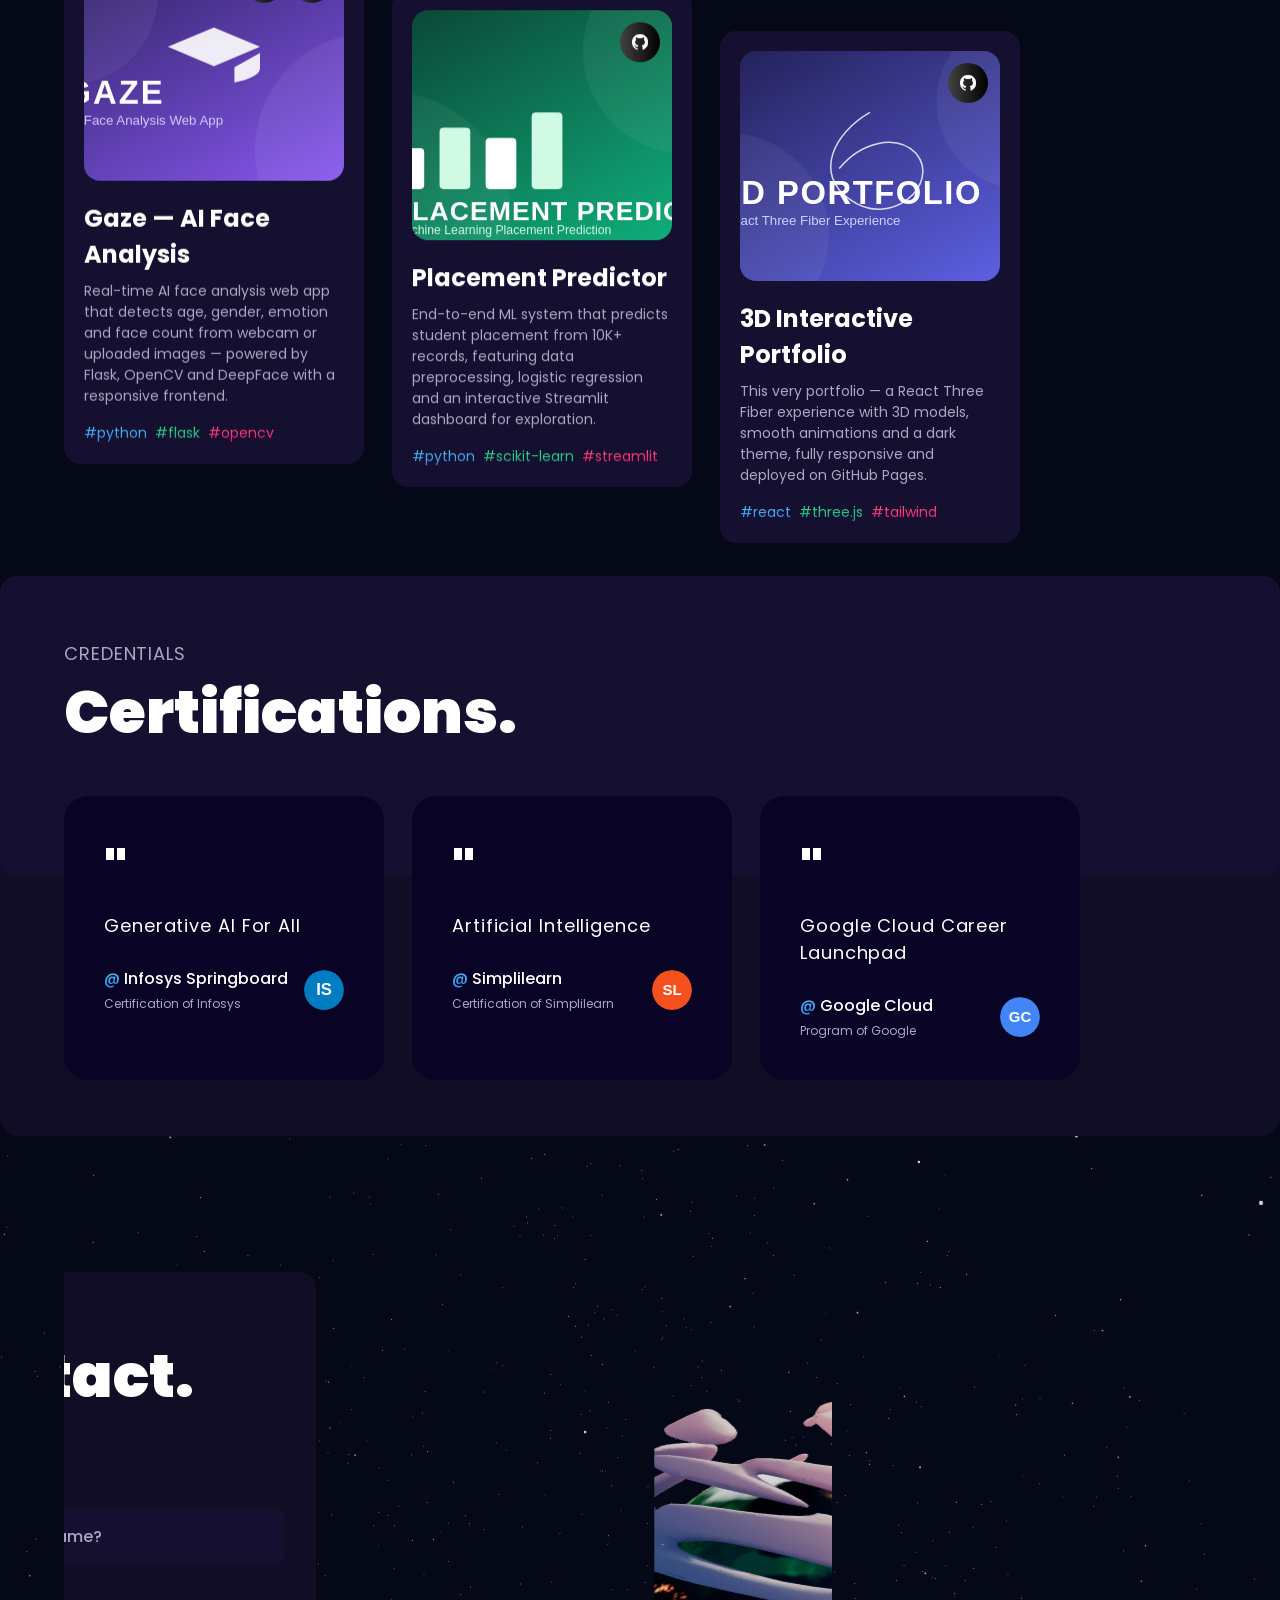
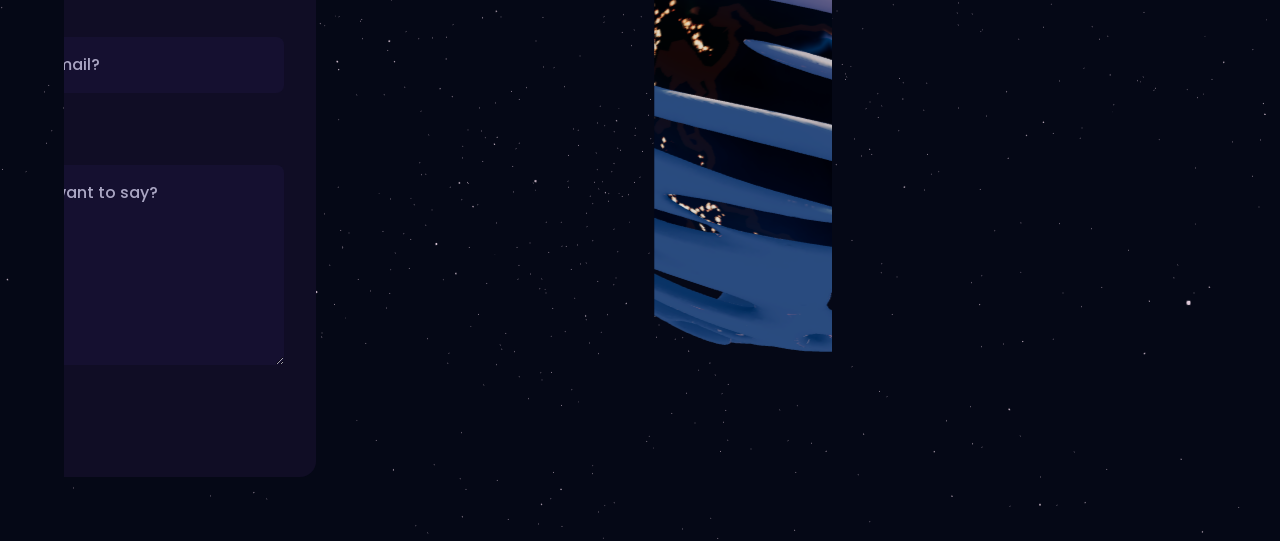
==== commit 03ab278d: "Add Live Demo button to Gaze project card; update repo link" ====
--- a/index.html
+++ b/index.html
@@ -5,7 +5,7 @@
     <link rel="icon" type="image/svg+xml" href="./logo.svg" />
     <meta name="viewport" content="width=device-width, initial-scale=1.0" />
     <title>Jayesh Rawal — 3D Portfolio</title>
-    <script type="module" crossorigin src="/assets/index-Q1wTnObh.js"></script>
+    <script type="module" crossorigin src="/assets/index-g8df5xdt.js"></script>
     <link rel="stylesheet" crossorigin href="/assets/index-5GBpnWET.css">
   </head>
   <body>
